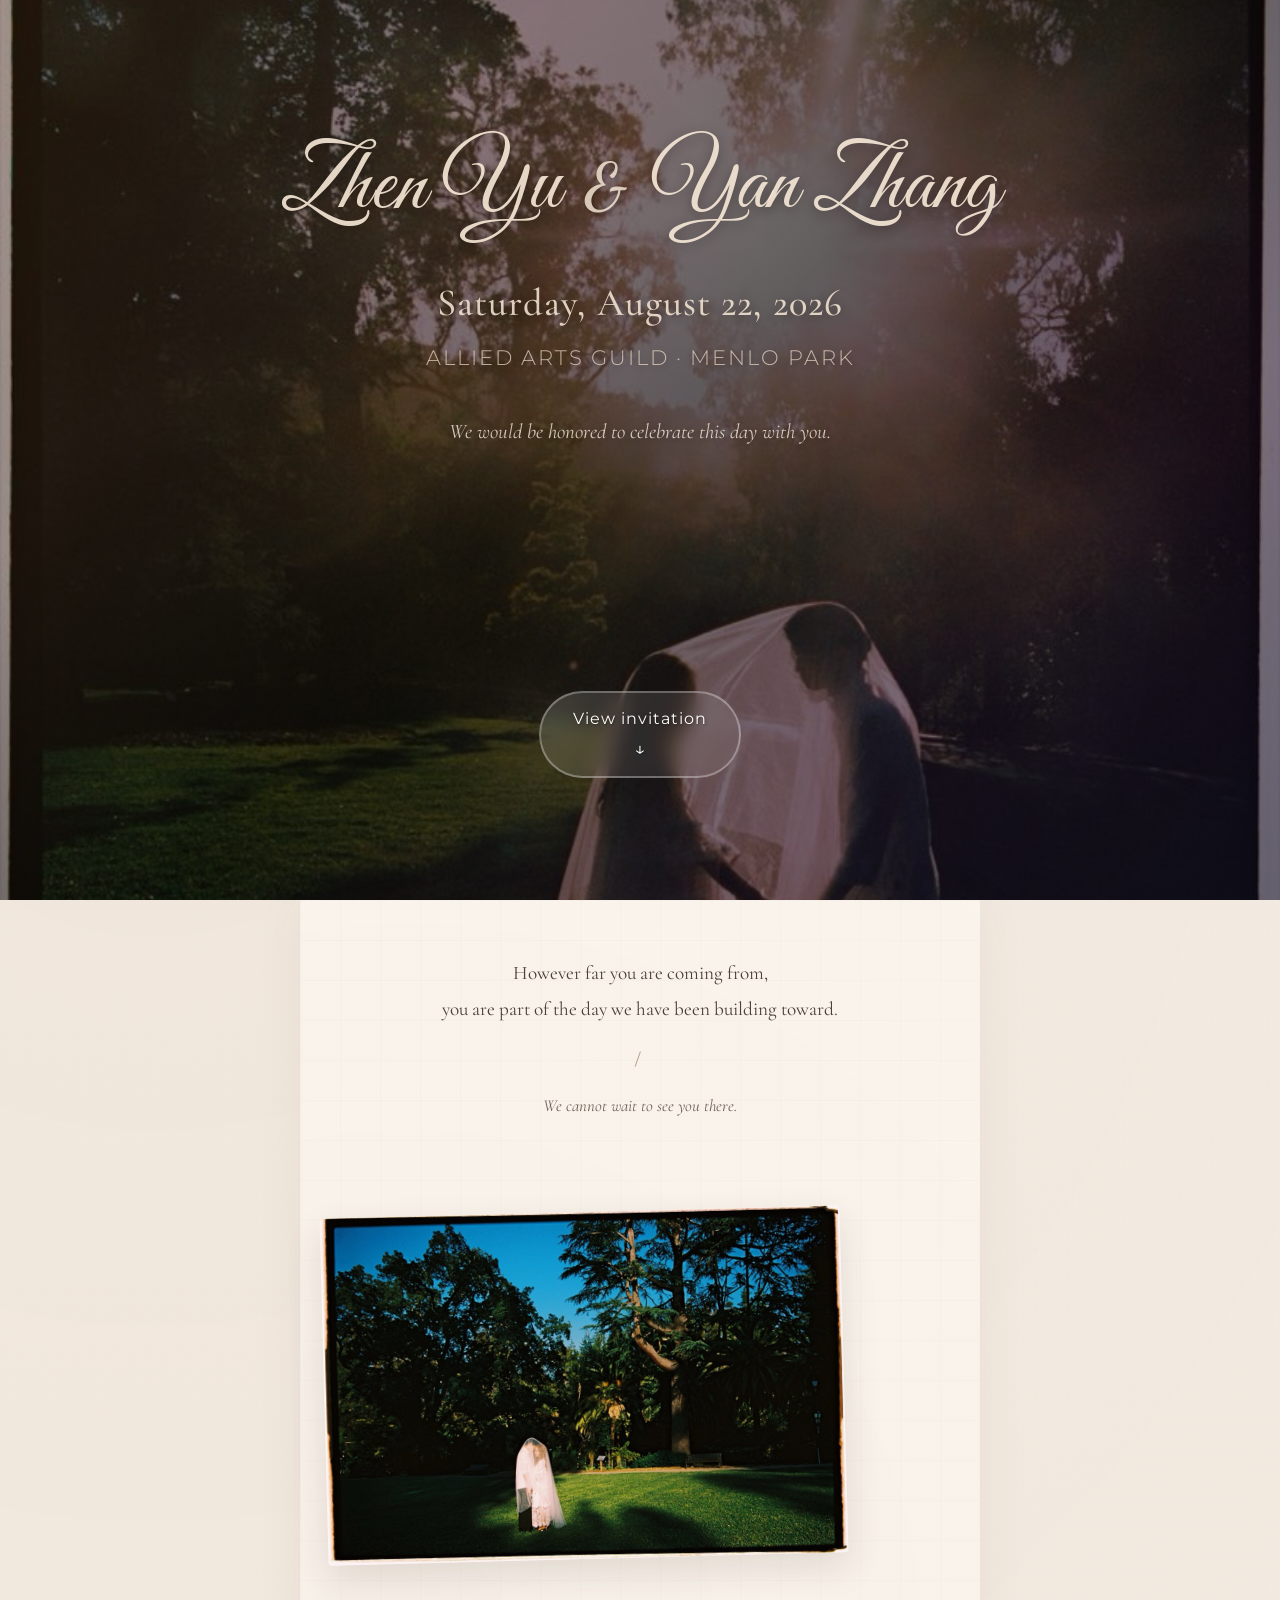
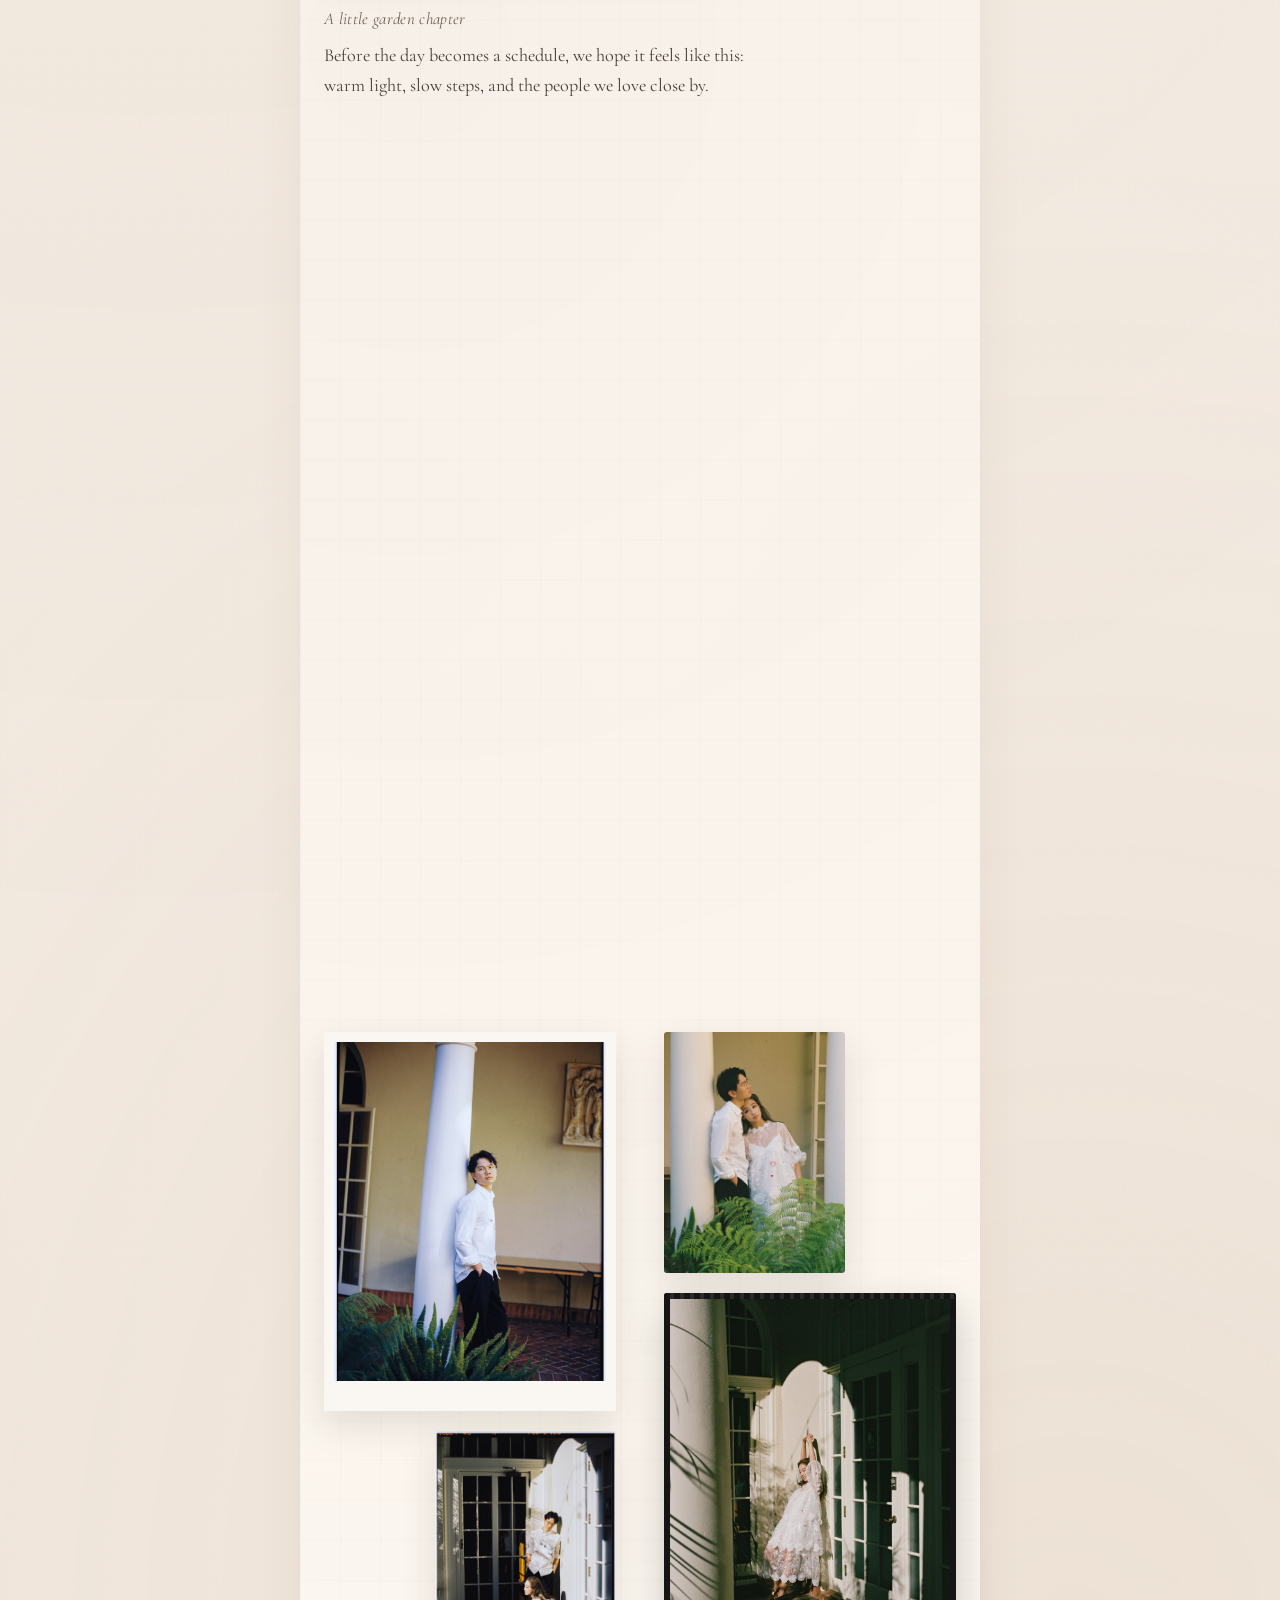
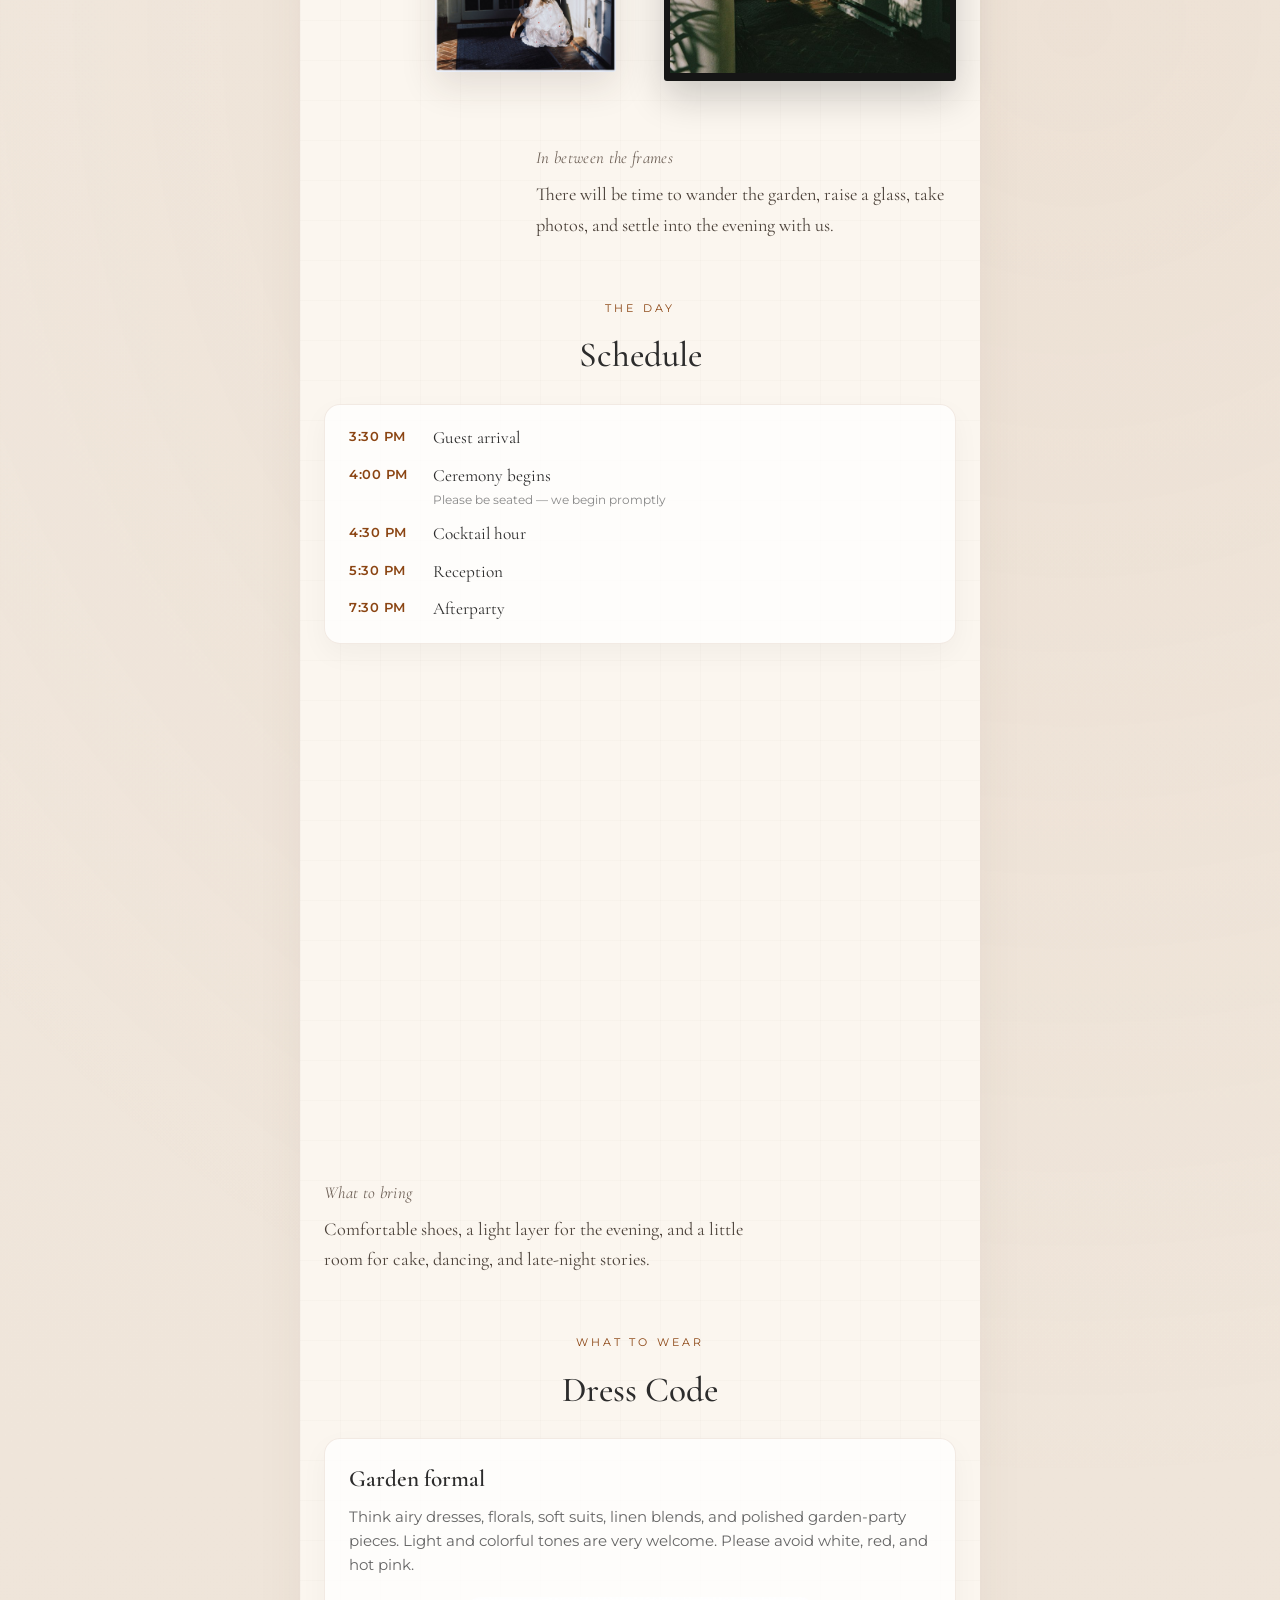
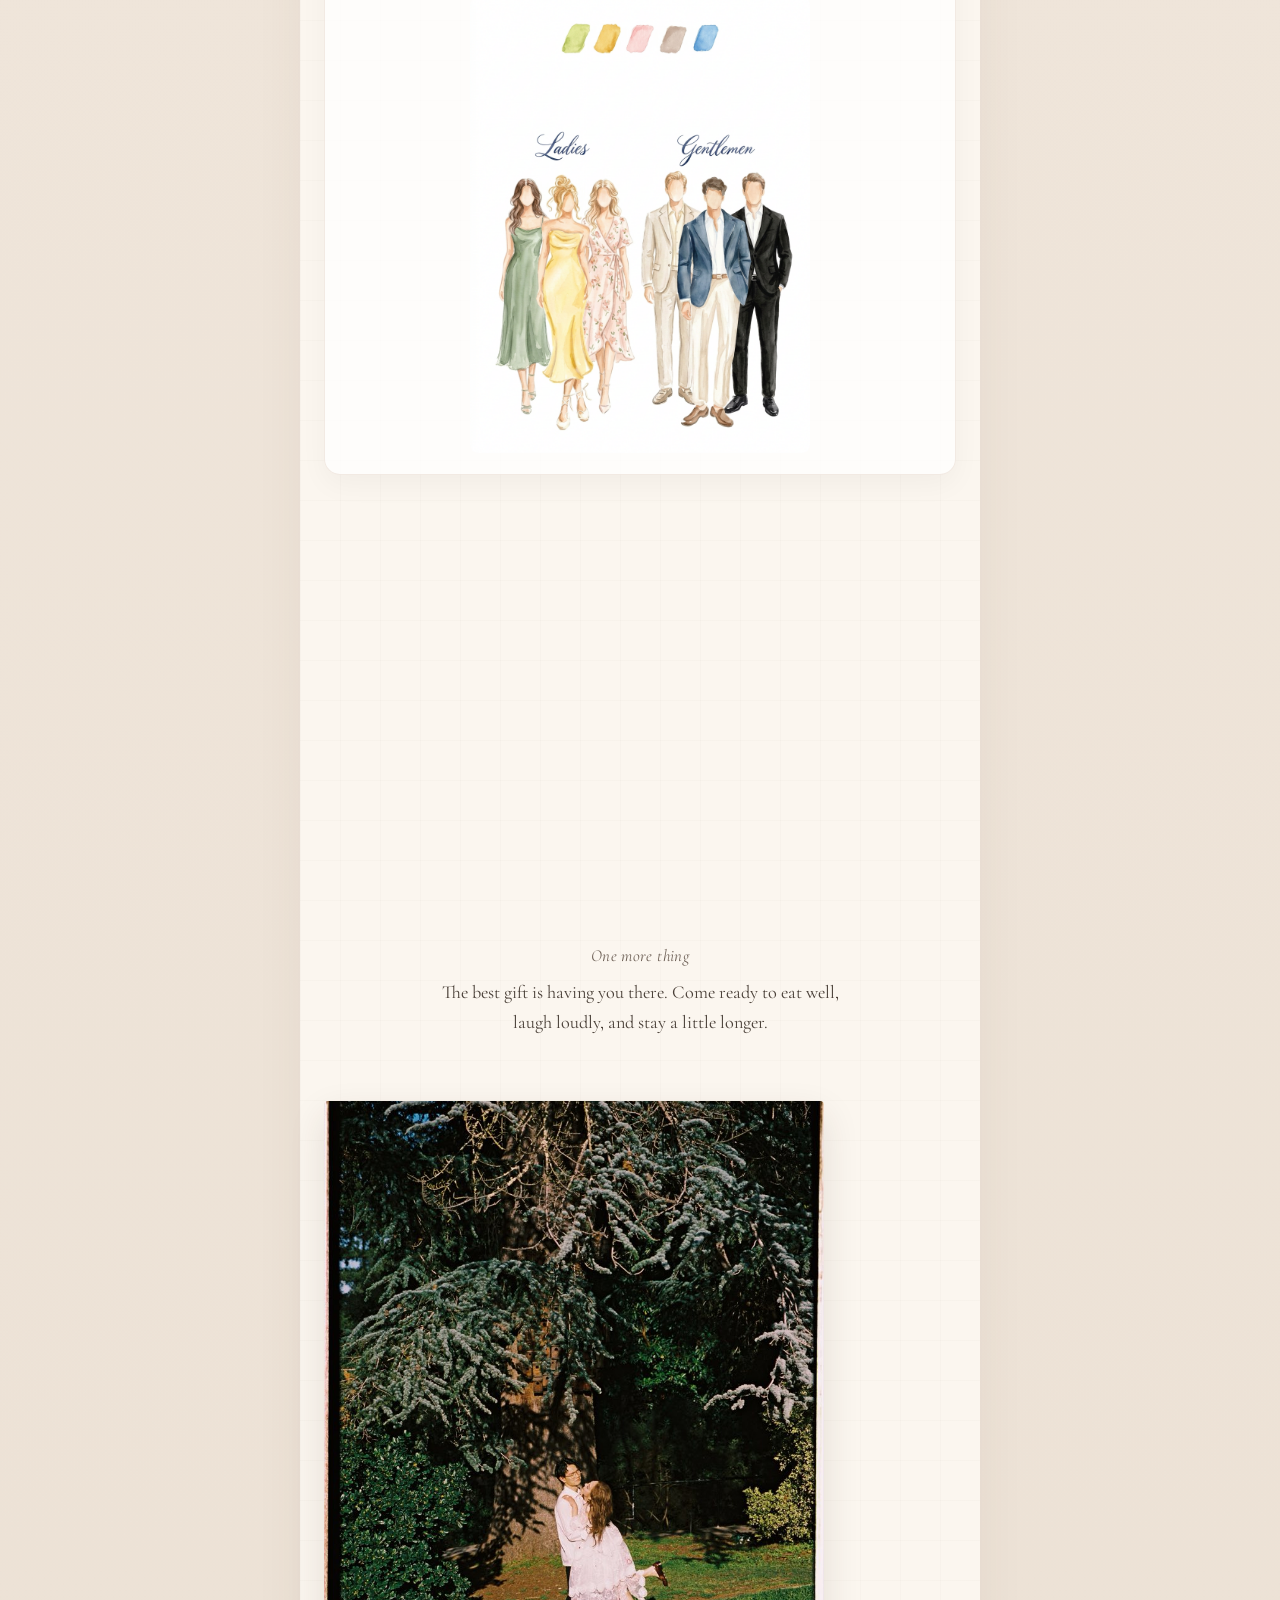
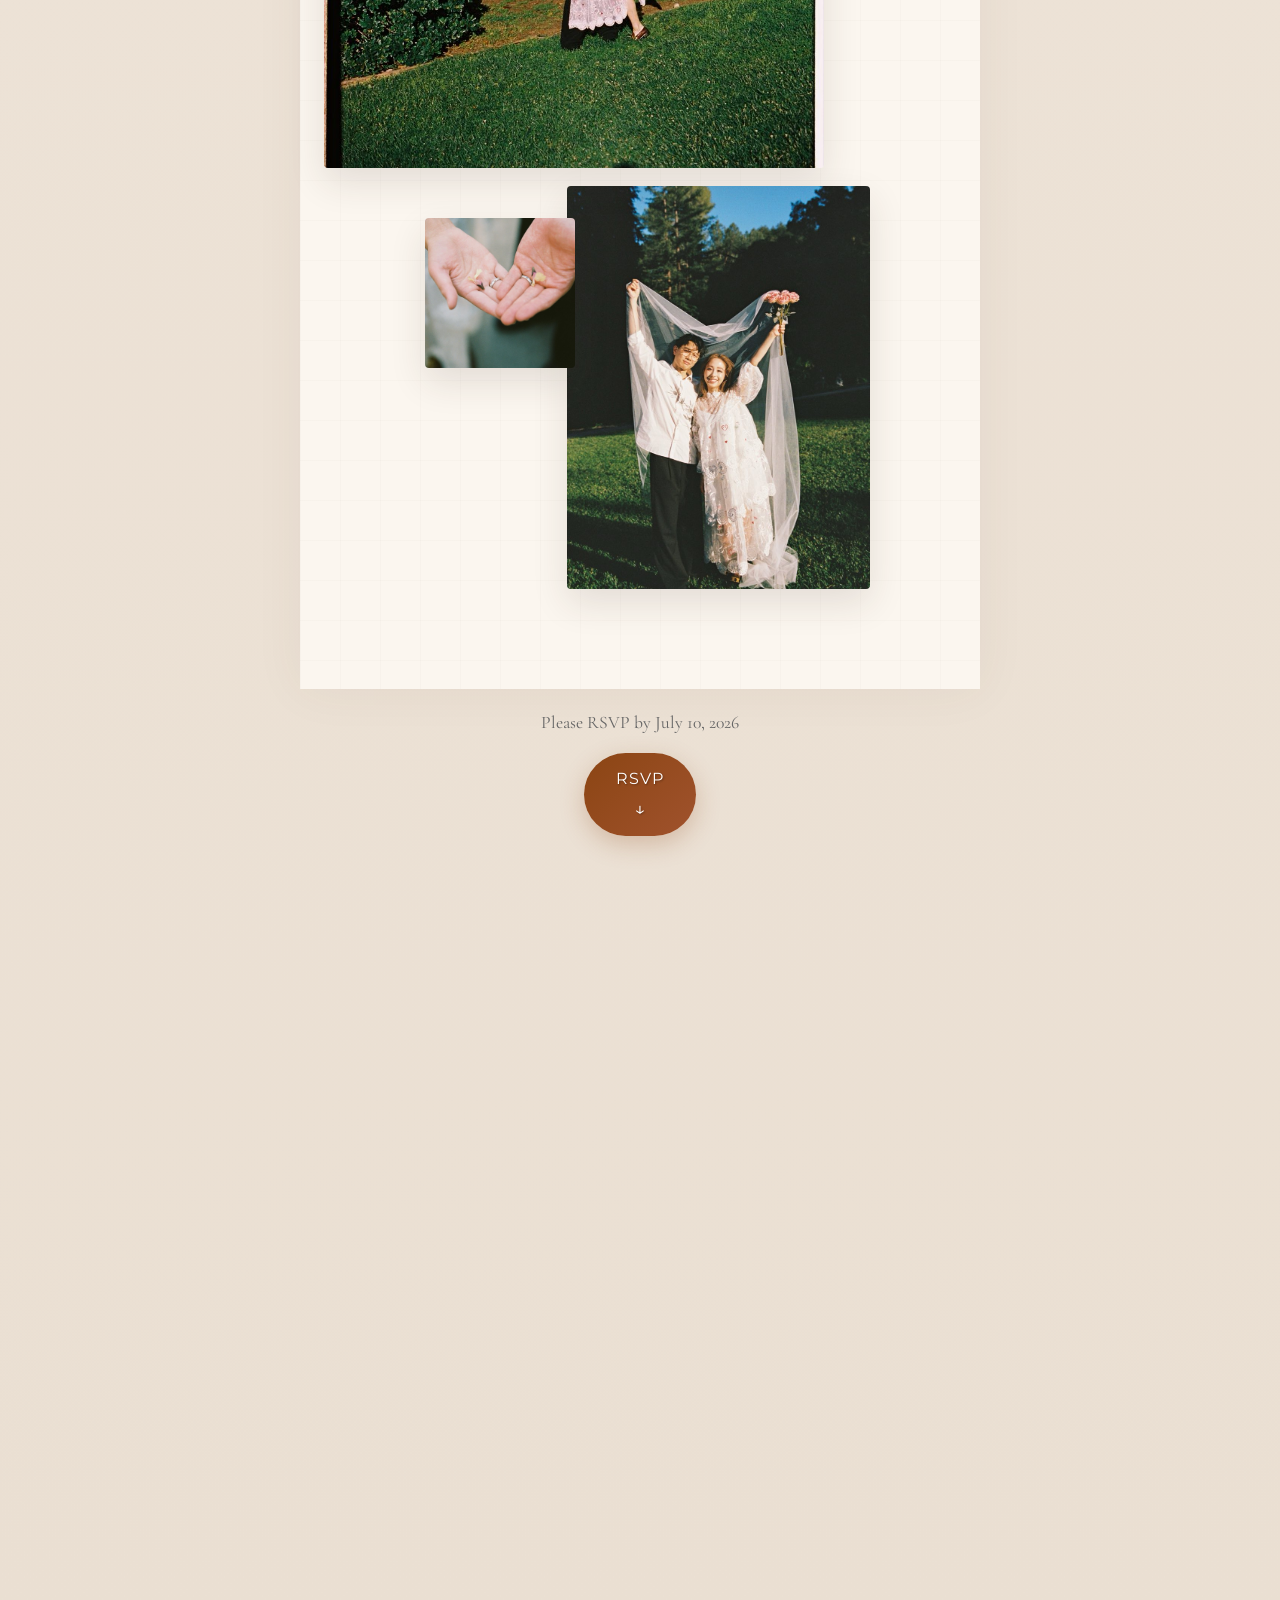
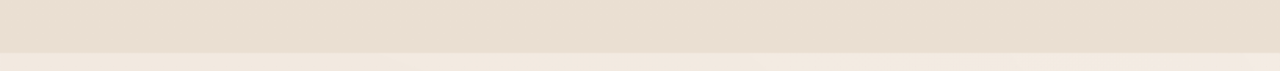
==== index.html @ 1374be80 "Update RSVP invitation layout and assets Refine the invitation photo story, RSVP interactions, dress" ====
<!DOCTYPE html>
<html lang="en">
<head>
    <meta charset="UTF-8">
    <meta name="viewport" content="width=device-width, initial-scale=1.0">
    <title>Zhen Yu & Yan Zhang — Wedding RSVP</title>
    <link rel="preconnect" href="https://fonts.googleapis.com">
    <link rel="preconnect" href="https://fonts.gstatic.com" crossorigin>
    <link href="https://fonts.googleapis.com/css2?family=Cormorant+Garamond:ital,wght@0,300;0,400;0,500;0,600;0,700;1,300;1,400&family=Montserrat:ital,wght@0,200;0,300;0,400;0,500;0,600;1,200;1,300&family=Dancing+Script:wght@400;500;600;700&family=Great+Vibes&display=swap" rel="stylesheet">
    <link rel="stylesheet" href="assets/css/style.css">
    <link rel="stylesheet" href="assets/css/rsvp.css">
</head>
<body class="rsvp-page">
    <section class="hero rsvp-hero">
        <div class="hero-overlay"></div>
        <div class="hero-content">
            <div class="hero-text">
                <div class="couple-names">
                    <span class="name">Zhen Yu</span>
                    <span class="ampersand">&</span>
                    <span class="name">Yan Zhang</span>
                </div>
                <div class="wedding-details">
                    <div class="date">Saturday, August 22, 2026</div>
                    <div class="location">Allied Arts Guild <span class="location-separator">·</span> <span class="location-city">Menlo Park</span></div>
                </div>
                <p class="invitation-text">We would be honored to celebrate this day with you.</p>
            </div>
            <div class="hero-button">
                <button class="scroll-button" onclick="scrollToSection('invitation-paper')">
                    <span>View invitation</span>
                    <div class="scroll-arrow">↓</div>
                </button>
            </div>
        </div>
    </section>

    <main class="invitation-paper" id="invitation-paper">
        <section class="letter-block">
            <p class="letter-line">However far you are coming from,</p>
            <p class="letter-line">you are part of the day we have been building toward.</p>
            <p class="letter-slash">/</p>
            <p class="letter-en">We cannot wait to see you there.</p>
        </section>

        <div class="photo-group photo-group--outdoor" aria-hidden="true">
            <figure class="scatter scatter-solo scatter-solo--left scatter-solo--landscape">
                <img src="assets/images/wedding/04-outdoor-park-veil-bench.jpg" alt="">
            </figure>
            <section class="mini-note">
                <p class="mini-note__eyebrow">A little garden chapter</p>
                <p>Before the day becomes a schedule, we hope it feels like this: warm light, slow steps, and the people we love close by.</p>
            </section>
            <div class="scatter stagger-pair stagger-pair--mixed">
                <img class="scatter-photo scatter-photo--landscape scatter-photo--left" src="assets/images/wedding/05-outdoor-veil-spread-bench.jpg" alt="">
                <img class="scatter-photo scatter-photo--small scatter-photo--right" src="assets/images/wedding/02-outdoor-walking-away.jpg" alt="">
            </div>
        </div>

        <section class="info-section" id="when-where">
            <div class="section-label">When &amp; Where</div>
            <h2 class="info-title">Time &amp; Location</h2>
            <div class="info-card">
                <p class="info-lead">Saturday, August 22, 2026</p>
                <p class="info-name">Allied Arts Guild</p>
                <p class="info-body">75 Arbor Rd, Menlo Park, California 94025</p>
                <a class="map-link" href="https://maps.google.com/?q=Allied+Arts+Guild+75+Arbor+Rd+Menlo+Park+CA" target="_blank" rel="noopener noreferrer">Open in Maps</a>
            </div>
        </section>

        <div class="photo-group photo-group--bright" aria-hidden="true">
            <div class="scatter editorial-collage">
                <div class="editorial-collage__cluster editorial-collage__cluster--left">
                    <figure class="editorial-collage__polaroid">
                        <img src="assets/images/wedding/17-moody-groom-doorway.jpg" alt="">
                    </figure>
                    <figure class="editorial-collage__tile editorial-collage__tile--doorway">
                        <img src="assets/images/wedding/18-moody-doorway-portrait.jpg" alt="">
                    </figure>
                </div>
                <div class="editorial-collage__cluster editorial-collage__cluster--right">
                    <figure class="editorial-collage__tile editorial-collage__tile--arch">
                        <img src="assets/images/wedding/15-bright-pillar-ferns.jpg" alt="">
                    </figure>
                    <figure class="editorial-collage__tile editorial-collage__tile--ferns editorial-collage__tile--film">
                        <img src="assets/images/wedding/14-bright-sunlit-arch.jpg" alt="">
                    </figure>
                </div>
            </div>
        </div>

        <section class="mini-note mini-note--right">
            <p class="mini-note__eyebrow">In between the frames</p>
            <p>There will be time to wander the garden, raise a glass, take photos, and settle into the evening with us.</p>
        </section>

        <section class="info-section" id="schedule">
            <div class="section-label">The day</div>
            <h2 class="info-title">Schedule</h2>
            <div class="info-card">
                <ul class="schedule-list">
                    <li>
                        <span class="schedule-time">3:30 PM</span>
                        <span class="schedule-event">Guest arrival</span>
                    </li>
                    <li>
                        <span class="schedule-time">4:00 PM</span>
                        <span class="schedule-event">
                            Ceremony begins
                            <span class="note">Please be seated — we begin promptly</span>
                        </span>
                    </li>
                    <li>
                        <span class="schedule-time">4:30 PM</span>
                        <span class="schedule-event">Cocktail hour</span>
                    </li>
                    <li>
                        <span class="schedule-time">5:30 PM</span>
                        <span class="schedule-event">Reception</span>
                    </li>
                    <li>
                        <span class="schedule-time">7:30 PM</span>
                        <span class="schedule-event">Afterparty</span>
                    </li>
                </ul>
            </div>
        </section>

        <div class="photo-group photo-group--outdoor" aria-hidden="true">
            <div class="scatter stagger-pair">
                <img class="scatter-photo scatter-photo--small scatter-photo--left" src="assets/images/wedding/16-bright-walking-hearts.jpg" alt="">
                <img class="scatter-photo scatter-photo--tall scatter-photo--right" src="assets/images/wedding/01-hero-park-veil-wide.jpg" alt="">
            </div>
        </div>

        <section class="mini-note">
            <p class="mini-note__eyebrow">What to bring</p>
            <p>Comfortable shoes, a light layer for the evening, and a little room for cake, dancing, and late-night stories.</p>
        </section>

        <section class="info-section" id="dress-code">
            <div class="section-label">What to wear</div>
            <h2 class="info-title">Dress Code</h2>
            <div class="info-card">
                <p class="info-name">Garden formal</p>
                <p class="info-body">Think airy dresses, florals, soft suits, linen blends, and polished garden-party pieces. Light and colorful tones are very welcome. Please avoid white, red, and hot pink.</p>
                <figure class="dress-code-image">
                    <img src="assets/images/wedding/dress-code.png" alt="Garden formal dress code">
                </figure>
            </div>
        </section>

        <div class="photo-group photo-group--outdoor" aria-hidden="true">
            <figure class="scatter wide-moment">
                <img src="assets/images/wedding/20-detail-hands-rings-bw.jpg" alt="">
                <figcaption>Wherever we go next — take my hand.</figcaption>
            </figure>
        </div>

        <section class="mini-note mini-note--center">
            <p class="mini-note__eyebrow">One more thing</p>
            <p>The best gift is having you there. Come ready to eat well, laugh loudly, and stay a little longer.</p>
        </section>

        <div class="photo-group photo-group--detail" aria-hidden="true">
            <div class="scatter detail-trio">
                <img class="scatter-photo detail-trio__hero" src="assets/images/wedding/07-outdoor-cedar-embrace.jpg" alt="">
                <div class="detail-trio__overlap">
                    <img class="scatter-photo detail-trio__hands" src="assets/images/wedding/21-detail-hands-flowers.jpg" alt="">
                    <img class="scatter-photo detail-trio__side" src="assets/images/wedding/12-detail-veil-roses-green.jpg" alt="">
                </div>
            </div>
        </div>
    </main>

    <section class="rsvp-cta">
        <p class="rsvp-cta-text">Please RSVP by July 10, 2026</p>
        <button class="scroll-button rsvp-cta-btn" onclick="scrollToRsvpForm()">
            <span>RSVP</span>
            <div class="scroll-arrow">↓</div>
        </button>
    </section>

    <section class="form-section rsvp-form-section" id="form-section">
        <div class="form-content">
            <div class="form-header">
                <h2>Kindly Respond</h2>
                <p>One response per invitation, please.</p>
            </div>

            <div class="form-container">
                <form class="wedding-form" id="rsvpForm" method="POST" target="hidden_iframe">
                    <div class="form-group">
                        <label>Will you attend?</label>
                        <div class="radio-group">
                            <label class="radio-item">
                                <input type="radio" name="attending" value="Yes" required>
                                <span>Yes</span>
                            </label>
                            <label class="radio-item">
                                <input type="radio" name="attending" value="No">
                                <span>No</span>
                            </label>
                        </div>
                    </div>

                    <div class="form-group">
                        <label for="yourName">Your name</label>
                        <input type="text" id="yourName" required placeholder="Full name">
                    </div>

                    <div id="attendingDetails" hidden>
                        <div class="form-group">
                            <label class="checkbox-item">
                                <input type="checkbox" id="bringingPartner">
                                <span>I'm bringing my partner</span>
                            </label>
                        </div>

                        <div class="form-group partner-group" id="partnerGroup" hidden>
                            <label for="partnerName">Partner's name</label>
                            <input type="text" id="partnerName" placeholder="Full name">
                        </div>

                        <div class="form-group">
                            <label for="notes">Notes <span class="label-optional">(optional)</span></label>
                            <textarea id="notes" rows="3" placeholder="Dietary restrictions, accessibility needs, or a note for us"></textarea>
                        </div>
                    </div>

                    <input type="hidden" name="fvv" value="1">
                    <input type="hidden" name="pageHistory" value="0">
                    <input type="hidden" name="submissionTimestamp" value="">

                    <button type="submit" class="submit-btn">
                        <span class="btn-text">Submit RSVP</span>
                        <span class="btn-loading" style="display: none;">Sending...</span>
                    </button>
                </form>

                <div class="success-message" id="successMessage" style="display: none;">
                    <div class="success-content">
                        <div class="success-icon">✨</div>
                        <h3>Thank you!</h3>
                        <p id="successText">We've received your RSVP.</p>
                    </div>
                </div>

                <iframe name="hidden_iframe" id="hidden_iframe" style="display:none;"></iframe>
            </div>
        </div>
    </section>

    <script src="assets/js/rsvp.js"></script>
    <script>
    (function () {
        const host = location.hostname;
        if (host !== 'localhost' && host !== '127.0.0.1' && !/^192\.168\./.test(host)) return;

        const watch = ['/', '/assets/css/rsvp.css', '/assets/css/style.css', '/assets/js/rsvp.js'];
        let sig = '';

        async function checkForChanges() {
            try {
                const parts = await Promise.all(watch.map((url) =>
                    fetch(url, { cache: 'no-store' }).then((res) =>
                        `${url}:${res.headers.get('last-modified') || res.status}`
                    )
                ));
                const next = parts.join('|');
                if (sig && sig !== next) location.reload();
                sig = next;
            } catch (_) {}
        }

        setInterval(checkForChanges, 800);
        checkForChanges();
    })();
    </script>
</body>
</html>
---- assets/css/style.css ----
/* Reset and Base Styles */
* {
    margin: 0;
    padding: 0;
    box-sizing: border-box;
}

html {
    scroll-behavior: smooth;
}

body {
    font-family: 'Montserrat', sans-serif;
    line-height: 1.6;
    color: #333;
    overflow-x: hidden;
}

/* Container for ultra-wide screens */
.main-container {
    max-width: 1400px;
    margin: 0 auto;
    position: relative;
}

/* Hero Section */
.hero {
    height: 100vh;
    position: relative;
    background: linear-gradient(135deg, rgba(0,0,0,0.4), rgba(0,0,0,0.6)), 
                url('../images/hero-landscape.jpg') center/cover no-repeat;
    display: flex;
    align-items: center;
    justify-content: center;
    text-align: center;
    color: white;
    max-width: 1400px;
    margin: 0 auto;
}

.hero-overlay {
    position: absolute;
    top: 0;
    left: 0;
    right: 0;
    bottom: 0;
    background: linear-gradient(
        135deg, 
        rgba(139, 69, 19, 0.15) 0%, 
        rgba(160, 82, 45, 0.1) 25%,
        rgba(0, 0, 0, 0.3) 50%,
        rgba(75, 0, 130, 0.1) 75%,
        rgba(25, 25, 112, 0.15) 100%
    );
}

.hero-content {
    position: relative;
    z-index: 2;
    max-width: 800px;
    padding: 2rem;
    animation: fadeInUp 1.5s ease-out;
    display: flex;
    flex-direction: column;
    justify-content: space-between;
    height: 100vh;
    padding-top: 15vh;
    padding-bottom: 10vh;
}

.save-the-date-text {
    font-family: 'Montserrat', sans-serif;
    font-size: clamp(1.2rem, 4vw, 1.8rem);
    font-weight: 300;
    letter-spacing: 4px;
    text-transform: uppercase;
    margin-bottom: 2rem;
    opacity: 0.9;
    text-shadow: 2px 2px 4px rgba(0,0,0,0.3);
}

.couple-names {
    font-family: 'Great Vibes', cursive;
    font-size: clamp(3rem, 10vw, 5.5rem);
    font-weight: 400;
    margin-bottom: 2rem;
    line-height: 1.2;
    text-shadow: 3px 3px 6px rgba(0,0,0,0.4);
    color: #fff;
    display: flex;
    align-items: center;
    justify-content: center;
    flex-wrap: wrap;
}

.name {
    display: inline-block;
    position: relative;
}

.ampersand {
    font-family: 'Dancing Script', cursive;
    font-size: clamp(2.2rem, 7vw, 4rem);
    margin: 0 1.5rem;
    opacity: 0.9;
    font-weight: 600;
    text-shadow: 2px 2px 4px rgba(0,0,0,0.3);
    flex-shrink: 0;
}

.wedding-details {
    margin-bottom: 2.5rem;
}

.date {
    font-family: 'Cormorant Garamond', serif;
    font-size: clamp(1.6rem, 5vw, 2.4rem);
    font-weight: 500;
    margin-bottom: 0.5rem;
    color: #f8f8f8;
    letter-spacing: 1px;
    text-shadow: 2px 2px 4px rgba(0,0,0,0.3);
}

.location {
    font-family: 'Montserrat', sans-serif;
    font-size: clamp(1rem, 3vw, 1.3rem);
    font-weight: 300;
    letter-spacing: 2px;
    opacity: 0.9;
    text-transform: uppercase;
    text-shadow: 1px 1px 2px rgba(0,0,0,0.3);
}

.invitation-text {
    font-family: 'Cormorant Garamond', serif;
    font-size: clamp(1.1rem, 3vw, 1.3rem);
    font-weight: 400;
    line-height: 1.8;
    margin-bottom: 0;
    opacity: 0.95;
    max-width: 500px;
    margin-left: auto;
    margin-right: auto;
    font-style: italic;
    text-shadow: 1px 1px 2px rgba(0,0,0,0.3);
}

.hero-text {
    text-align: center;
}

.hero-button {
    text-align: center;
    align-self: center;
}

.scroll-button {
    background: linear-gradient(135deg, rgba(255,255,255,0.15), rgba(255,255,255,0.05));
    border: 2px solid rgba(255,255,255,0.3);
    color: white;
    padding: 1rem 2rem;
    border-radius: 50px;
    cursor: pointer;
    font-family: 'Montserrat', sans-serif;
    font-size: 1rem;
    font-weight: 400;
    letter-spacing: 1px;
    transition: all 0.3s ease;
    backdrop-filter: blur(10px);
    position: relative;
    text-shadow: 1px 1px 2px rgba(0,0,0,0.3);
}

.scroll-button:hover {
    background: linear-gradient(135deg, rgba(255,255,255,0.25), rgba(255,255,255,0.15));
    border-color: rgba(255,255,255,0.5);
    transform: translateY(-2px);
    box-shadow: 0 10px 30px rgba(0,0,0,0.3);
}

.scroll-arrow {
    margin-top: 0.5rem;
    font-size: 1.2rem;
    animation: bounce 2s infinite;
}

/* Form Section */
.form-section {
    min-height: 100vh;
    position: relative;
    background: linear-gradient(135deg, rgba(0,0,0,0.1), rgba(0,0,0,0.05)), 
                url('../images/form-landscape.jpg') center/cover no-repeat;
    display: flex;
    align-items: flex-end;
    justify-content: center;
    padding: 0;
    max-width: 1400px;
    margin: 0 auto;
}

/* Form overlay - only on bottom half */
.form-section::before {
    content: '';
    position: absolute;
    top: 50%;
    left: 0;
    right: 0;
    bottom: 0;
    background: linear-gradient(
        180deg, 
        rgba(0, 0, 0, 0.1) 0%,
        rgba(0, 0, 0, 0.3) 50%,
        rgba(0, 0, 0, 0.5) 100%
    );
    z-index: 1;
}

.form-content {
    position: relative;
    z-index: 2;
    max-width: 450px;
    width: 100%;
    background: rgba(255, 255, 255, 0.6);
    backdrop-filter: blur(6px);
    border-radius: 20px;
    padding: 1.5rem 1.5rem;
    margin: 1rem;
    margin-bottom: 2rem;
    box-shadow: 0 15px 50px rgba(0,0,0,0.1);
    animation: fadeInUp 1s ease-out;
    border: 1px solid rgba(255,255,255,0.3);
}

.form-header {
    text-align: center;
    margin-bottom: 1rem;
}

.form-header h2 {
    font-family: 'Cormorant Garamond', serif;
    font-size: clamp(1.4rem, 4vw, 1.8rem);
    font-weight: 600;
    color: #2c2c2c;
    margin-bottom: 0.5rem;
    letter-spacing: 0.5px;
}

.form-header p {
    font-family: 'Montserrat', sans-serif;
    font-size: 0.9rem;
    color: #666;
    line-height: 1.2;
    font-weight: 300;
}

.form-container {
    width: 100%;
}



/* Custom Wedding Form Styles */
.wedding-form {
    max-width: 500px;
    margin: 0 auto;
    text-align: left;
}

.form-group {
    margin-bottom: 0.8rem;
}

.form-group label {
    display: block;
    font-family: 'Montserrat', sans-serif;
    font-weight: 500;
    margin-bottom: 0.5rem;
    color: #2c2c2c;
    font-size: 0.9rem;
    letter-spacing: 0.3px;
}

.form-group input {
    width: 100%;
    padding: 0.75rem 1rem;
    border: 2px solid rgba(255,255,255,0.4);
    border-radius: 10px;
    font-size: 0.95rem;
    font-family: 'Montserrat', sans-serif;
    transition: all 0.3s ease;
    background: rgba(255, 255, 255, 0.3);
    backdrop-filter: blur(5px);
    color: #2c2c2c;
    box-shadow: 0 2px 8px rgba(0,0,0,0.05);
}

.form-group input:focus {
    outline: none;
    border-color: #8B4513;
    background: rgba(255, 255, 255, 0.5);
    box-shadow: 0 0 0 4px rgba(139, 69, 19, 0.1), 0 4px 12px rgba(0,0,0,0.1);
    transform: translateY(-2px);
}

.submit-btn {
    width: 100%;
    background: linear-gradient(135deg, #8B4513, #A0522D);
    color: white;
    border: none;
    padding: 0.9rem 1.5rem;
    border-radius: 10px;
    font-size: 1rem;
    font-family: 'Montserrat', sans-serif;
    font-weight: 500;
    cursor: pointer;
    transition: all 0.3s ease;
    letter-spacing: 0.5px;
    box-shadow: 0 4px 15px rgba(139, 69, 19, 0.3);
    position: relative;
    overflow: hidden;
}

.submit-btn:hover {
    background: linear-gradient(135deg, #A0522D, #CD853F);
    transform: translateY(-3px);
    box-shadow: 0 8px 25px rgba(139, 69, 19, 0.4);
}

/* Placeholder styling */
.form-group input::placeholder,
.form-group textarea::placeholder {
    color: #aaa;
    font-weight: 300;
    font-style: italic;
}

.label-optional {
    font-weight: 300;
    color: #888;
}

.form-group textarea {
    width: 100%;
    padding: 0.75rem 1rem;
    border: 2px solid rgba(255,255,255,0.4);
    border-radius: 10px;
    font-size: 0.95rem;
    font-family: 'Montserrat', sans-serif;
    transition: all 0.3s ease;
    background: rgba(255, 255, 255, 0.3);
    backdrop-filter: blur(5px);
    color: #2c2c2c;
    box-shadow: 0 2px 8px rgba(0,0,0,0.05);
    resize: vertical;
    min-height: 5rem;
}

.form-group textarea:focus {
    outline: none;
    border-color: #8B4513;
    background: rgba(255, 255, 255, 0.5);
    box-shadow: 0 0 0 4px rgba(139, 69, 19, 0.1), 0 4px 12px rgba(0,0,0,0.1);
}

.radio-group {
    display: flex;
    flex-direction: column;
    gap: 0.5rem;
}

.radio-item {
    display: flex;
    align-items: center;
    gap: 0.6rem;
    font-family: 'Montserrat', sans-serif;
    font-size: 0.95rem;
    color: #2c2c2c;
    cursor: pointer;
}

.radio-item input[type="radio"] {
    accent-color: #8B4513;
    width: 1rem;
    height: 1rem;
}

.guest-counter {
    display: flex;
    align-items: center;
    gap: 0.75rem;
}

.guest-counter input[type="number"] {
    width: 4rem;
    text-align: center;
    padding: 0.75rem 0.5rem;
    border: 2px solid rgba(255,255,255,0.4);
    border-radius: 10px;
    font-size: 1rem;
    font-family: 'Montserrat', sans-serif;
    background: rgba(255, 255, 255, 0.3);
    color: #2c2c2c;
}

.counter-btn {
    width: 2.5rem;
    height: 2.5rem;
    border: 2px solid rgba(139, 69, 19, 0.3);
    border-radius: 50%;
    background: rgba(255, 255, 255, 0.4);
    color: #8B4513;
    font-size: 1.25rem;
    line-height: 1;
    cursor: pointer;
    transition: all 0.2s ease;
}

.counter-btn:hover {
    background: rgba(255, 255, 255, 0.7);
    border-color: #8B4513;
}

/* Success Message Styles */
.success-message {
    text-align: center;
    padding: 3rem 2rem;
    background: linear-gradient(135deg, #f8f9fa, #e9ecef);
    border-radius: 20px;
    box-shadow: 0 10px 30px rgba(0,0,0,0.1);
    animation: fadeInUp 0.8s ease-out;
}

.success-content h3 {
    font-family: 'Cormorant Garamond', serif;
    font-size: 2rem;
    color: #2c2c2c;
    margin: 1rem 0;
}

.success-content p {
    font-family: 'Montserrat', sans-serif;
    font-size: 1.1rem;
    color: #666;
    line-height: 1.6;
}

.success-icon {
    font-size: 3rem;
    margin-bottom: 1rem;
}

.btn-loading {
    display: none;
}

/* Animations */
@keyframes fadeInUp {
    from {
        opacity: 0;
        transform: translateY(30px);
    }
    to {
        opacity: 1;
        transform: translateY(0);
    }
}

@keyframes bounce {
    0%, 20%, 50%, 80%, 100% {
        transform: translateY(0);
    }
    40% {
        transform: translateY(-10px);
    }
    60% {
        transform: translateY(-5px);
    }
}

/* Mobile Responsiveness */
@media (max-width: 768px) {
    .hero-content {
        padding: 1.5rem;
    }
    
    .form-content {
        padding: 2rem 1.5rem;
        margin: 1rem;
        border-radius: 15px;
    }
    
    .couple-names {
        margin-bottom: 1.5rem;
        flex-direction: column;
    }
    
    .ampersand {
        margin: 0.5rem 0;
    }
    
    .scroll-button {
        padding: 0.875rem 1.5rem;
        font-size: 0.9rem;
    }
    
    .hero-content {
        padding-top: 10vh;
        padding-bottom: 8vh;
    }
    
    .hero {
        background: linear-gradient(135deg, rgba(0,0,0,0.4), rgba(0,0,0,0.6)), 
                    url('../images/hero.jpeg') center/cover no-repeat;
    }
    
    .form-section {
        background: linear-gradient(135deg, rgba(0,0,0,0.2), rgba(0,0,0,0.05)), 
                    url('../images/form.jpg') center/cover no-repeat;
        padding-bottom: 1rem;
        align-items: flex-end;
    }
    
    .form-content {
        padding: 1.5rem 1rem;
        max-width: 350px;
        background: rgba(255, 255, 255, 0.6);
        backdrop-filter: blur(5px);
        margin-bottom: 1rem;
    }
    
    .form-header {
        margin-bottom: 1.5rem;
    }
    
    .form-header h2 {
        font-size: clamp(1.3rem, 4vw, 1.8rem);
        margin-bottom: 0.5rem;
    }
    
    .form-header p {
        font-size: 0.9rem;
        line-height: 1.5;
    }
}

@media (max-width: 480px) {
    .form-content {
        padding: 1rem 0.75rem;
        margin: 0.5rem;
        max-width: 320px;
        background: rgba(255, 255, 255, 0.5);
        backdrop-filter: blur(4px);
    }
    
    .form-header h2 {
        font-size: 1.2rem;
    }
    
    .form-header p {
        font-size: 0.85rem;
    }
    
    .form-group {
        margin-bottom: 1rem;
    }
    
    .form-group input {
        padding: 0.75rem 1rem;
        font-size: 1rem;
    }
    
    .submit-btn {
        padding: 1rem 1.5rem;
        font-size: 1rem;
    }
    
    .hero {
        padding: 1rem;
    }
}

/* Smooth scrolling enhancement */
@media (prefers-reduced-motion: no-preference) {
    html {
        scroll-behavior: smooth;
    }
}
---- assets/css/rsvp.css ----
/* RSVP page — scattered editorial layout */
body.rsvp-page {
    background:
        radial-gradient(circle at 12% 8%, rgba(139, 69, 19, 0.04), transparent 26%),
        radial-gradient(circle at 84% 40%, rgba(192, 148, 112, 0.08), transparent 30%),
        linear-gradient(180deg, #f5eee6 0%, #efe5da 58%, #eadfd2 100%);
}

.rsvp-hero {
    background: linear-gradient(135deg, rgba(0,0,0,0.35), rgba(0,0,0,0.55)),
                url('../images/wedding/06-outdoor-backlit-veil.jpg') center 40%/cover no-repeat;
}

.rsvp-hero .invitation-text {
    color: rgba(246, 234, 220, 0.86);
    margin-top: 1rem;
    text-shadow: 0 2px 8px rgba(28, 20, 16, 0.34);
}

.rsvp-hero .couple-names {
    color: rgba(248, 234, 216, 0.9);
    text-shadow: 0 3px 12px rgba(28, 20, 16, 0.42);
}

.rsvp-hero .date {
    color: rgba(244, 229, 211, 0.88);
    text-shadow: 0 2px 10px rgba(28, 20, 16, 0.38);
}

.rsvp-hero .location {
    color: rgba(238, 220, 202, 0.82);
    line-height: 1.5;
    text-shadow: 0 2px 8px rgba(28, 20, 16, 0.34);
}

.rsvp-hero .hero-button {
    transform: translateY(-2rem);
}

.invitation-paper {
    position: relative;
    max-width: 680px;
    margin: 0 auto;
    padding: 2.5rem 1.5rem 3rem;
    background:
        radial-gradient(circle at 16% 12%, rgba(139, 69, 19, 0.03), transparent 30%),
        linear-gradient(90deg, rgba(91, 67, 51, 0.02) 1px, transparent 1px),
        linear-gradient(180deg, rgba(91, 67, 51, 0.02) 1px, transparent 1px),
        #fbf6ef;
    background-size: auto, 40px 40px, 40px 40px, auto;
    box-shadow: 0 0 48px rgba(89, 63, 45, 0.06);
}

.letter-block {
    text-align: center;
    padding: 1rem 0 2.5rem;
}

.letter-line {
    font-family: 'Cormorant Garamond', serif;
    font-size: 1.2rem;
    line-height: 1.85;
    color: #4a4038;
    margin: 0;
}

.letter-slash {
    margin: 1.25rem 0;
    font-family: 'Montserrat', sans-serif;
    color: #b9a08d;
    letter-spacing: 0.3em;
}

.letter-en {
    font-family: 'Cormorant Garamond', serif;
    font-size: 1.05rem;
    font-style: italic;
    color: #6f6258;
    margin: 0;
}

.section-label {
    font-family: 'Montserrat', sans-serif;
    font-size: 0.68rem;
    letter-spacing: 0.28em;
    text-transform: uppercase;
    color: #8B4513;
    margin-bottom: 0.65rem;
}

.info-section {
    margin: 2.5rem 0;
    text-align: center;
}

.info-title {
    font-family: 'Cormorant Garamond', serif;
    font-size: clamp(1.75rem, 4vw, 2.2rem);
    font-weight: 500;
    color: #2c2c2c;
    margin: 0 0 1.25rem;
}

.info-card {
    text-align: left;
    background: rgba(255, 255, 255, 0.72);
    border: 1px solid rgba(139, 69, 19, 0.1);
    border-radius: 16px;
    padding: 1.35rem 1.5rem;
    box-shadow: 0 10px 28px rgba(0, 0, 0, 0.04);
}

.info-lead {
    font-family: 'Montserrat', sans-serif;
    font-size: 0.82rem;
    letter-spacing: 0.1em;
    text-transform: uppercase;
    color: #8B4513;
    margin: 0 0 0.5rem;
}

.info-name {
    font-family: 'Cormorant Garamond', serif;
    font-size: 1.45rem;
    font-weight: 600;
    color: #2c2c2c;
    margin: 0 0 0.4rem;
}

.info-body {
    font-family: 'Montserrat', sans-serif;
    font-size: 0.92rem;
    line-height: 1.65;
    color: #666;
    margin: 0;
}

.dress-code-image {
    margin: 1.25rem auto 0;
    max-width: 390px;
}

.dress-code-image img {
    display: block;
    width: 100%;
    height: auto;
    border-radius: 8px;
}

@media (min-width: 769px) {
    .dress-code-image {
        max-width: 340px;
    }
}

.schedule-list {
    list-style: none;
    padding: 0;
    margin: 0;
    display: flex;
    flex-direction: column;
    gap: 0.85rem;
}

.schedule-list li {
    display: grid;
    grid-template-columns: 4.5rem 1fr;
    gap: 0.75rem;
    align-items: start;
}

.schedule-time {
    font-family: 'Montserrat', sans-serif;
    font-size: 0.82rem;
    font-weight: 600;
    color: #8B4513;
    letter-spacing: 0.04em;
}

.schedule-event {
    font-family: 'Cormorant Garamond', serif;
    font-size: 1.08rem;
    color: #2c2c2c;
    line-height: 1.4;
}

.schedule-event .note {
    display: block;
    font-family: 'Montserrat', sans-serif;
    font-size: 0.78rem;
    color: #888;
    margin-top: 0.15rem;
}

.mini-note {
    width: min(82%, 420px);
    margin: 3rem 0;
    padding: 0.75rem 0;
}

.mini-note--right {
    margin-left: auto;
}

.mini-note--center {
    margin-left: auto;
    margin-right: auto;
    text-align: center;
}

.mini-note__eyebrow {
    margin: 0 0 0.45rem;
    font-family: 'Cormorant Garamond', serif;
    font-size: 1.05rem;
    font-style: italic;
    font-weight: 400;
    letter-spacing: 0.02em;
    color: #6f6258;
}

.mini-note p:last-child {
    margin: 0;
    font-family: 'Cormorant Garamond', serif;
    font-size: 1.14rem;
    line-height: 1.65;
    color: #4a4038;
}

/* Scattered photos — wechat-inspired */
.scatter {
    margin: 2.5rem 0;
}

.scatter-photo {
    display: block;
    object-fit: cover;
    border-radius: 4px;
    box-shadow: 0 14px 36px rgba(58, 42, 30, 0.12);
}

.scatter-solo {
    margin: 2rem 0 2.5rem;
}

.scatter-solo img {
    display: block;
    width: 62%;
    max-width: 300px;
    height: auto;
    aspect-ratio: 3 / 4;
    object-fit: cover;
    border-radius: 4px;
    box-shadow: 0 14px 36px rgba(58, 42, 30, 0.12);
}

.scatter-solo--left img {
    margin-right: auto;
    transform: rotate(-1.5deg);
}

.scatter-solo--right img {
    margin-left: auto;
    transform: rotate(1.5deg);
}

.scatter-solo--landscape img {
    width: 88%;
    max-width: 520px;
    aspect-ratio: 3 / 2;
}

.stagger-pair {
    position: relative;
    min-height: 420px;
}

.stagger-pair .scatter-photo--left {
    position: relative;
    width: 54%;
    max-width: 280px;
    height: auto;
    aspect-ratio: 3 / 4;
    z-index: 2;
}

.stagger-pair .scatter-photo--right {
    position: absolute;
    right: 0;
    top: 3rem;
    width: 48%;
    max-width: 250px;
    height: auto;
    aspect-ratio: 3 / 4;
    z-index: 1;
    box-shadow: 0 18px 40px rgba(58, 42, 30, 0.16);
}

.stagger-pair .scatter-photo--small.scatter-photo--left {
    width: 42%;
    max-width: 220px;
    margin-top: 2rem;
}

.stagger-pair--mixed {
    min-height: 480px;
}

.stagger-pair--mixed .scatter-photo--right {
    left: unset;
    right: 0;
    top: 3rem;
    width: 54%;
    max-width: 300px;
    z-index: 3;
}

.stagger-pair .scatter-photo--landscape.scatter-photo--left {
    width: 76%;
    max-width: none;
    aspect-ratio: 4 / 3;
}

.stagger-pair--mixed .scatter-photo--landscape.scatter-photo--left {
    width: 58%;
    max-width: 360px;
    aspect-ratio: 1 / 1;
}

.polaroid {
    width: 58%;
    max-width: 280px;
    margin: 2.5rem auto;
    padding: 0.75rem 0.75rem 2rem;
    background: #fff;
    box-shadow: 0 16px 38px rgba(58, 42, 30, 0.1);
    transform: rotate(-2deg);
}

.polaroid img {
    width: 100%;
    height: auto;
    aspect-ratio: 4 / 5;
    object-fit: cover;
    display: block;
}

/* WeChat-inspired 4-photo editorial collage — two side-by-side clusters */
.editorial-collage {
    display: grid;
    grid-template-columns: 1fr 1fr;
    gap: 1.5rem 2rem;
    width: 100%;
    margin: 1.5rem 0 3rem;
}

.editorial-collage__cluster {
    display: grid;
    gap: 1rem;
    align-content: start;
    width: 100%;
}

.editorial-collage figure {
    margin: 0;
}

.editorial-collage img {
    display: block;
    width: 100%;
    height: 100%;
    object-fit: cover;
}

.editorial-collage__polaroid,
.editorial-collage__tile {
    position: relative;
    width: 100%;
    max-width: none;
}

.editorial-collage__polaroid {
    z-index: 2;
    justify-self: start;
    padding: 0.65rem 0.65rem 1.85rem;
    background: #faf7f2;
    box-shadow: 0 14px 34px rgba(58, 42, 30, 0.12);
}

.editorial-collage__polaroid img {
    aspect-ratio: 4 / 5;
    height: auto;
}

.editorial-collage__tile {
    overflow: hidden;
    border-radius: 3px;
    box-shadow: 0 14px 36px rgba(58, 42, 30, 0.12);
}

.editorial-collage__cluster--left .editorial-collage__tile--doorway {
    z-index: 1;
    width: 68%;
    justify-self: end;
}

.editorial-collage__tile--doorway img {
    aspect-ratio: 3 / 4;
    height: auto;
}

.editorial-collage__cluster--right .editorial-collage__tile--arch {
    z-index: 1;
    width: 68%;
    justify-self: start;
}

.editorial-collage__tile--arch img {
    aspect-ratio: 3 / 4;
    height: auto;
}

.editorial-collage__cluster--right .editorial-collage__tile--ferns {
    z-index: 2;
    justify-self: end;
}

.editorial-collage__tile--ferns img {
    aspect-ratio: 3 / 4;
    height: auto;
}

.editorial-collage__tile--film {
    padding: 0.35rem 0.35rem 0.5rem;
    background: #151515;
    box-shadow: 0 16px 38px rgba(20, 20, 20, 0.2);
}

.editorial-collage__tile--film::before {
    content: '';
    position: absolute;
    top: 0;
    left: 0;
    right: 0;
    height: 0.35rem;
    background: repeating-linear-gradient(
        90deg,
        #151515 0,
        #151515 6px,
        #2a2a2a 6px,
        #2a2a2a 10px
    );
    z-index: 1;
}

@media (min-width: 769px) {
    .editorial-collage {
        gap: 2rem 3rem;
        margin: 2rem 0 3.5rem;
    }

    .editorial-collage__cluster {
        gap: 1.25rem;
    }

    .editorial-collage__cluster--left .editorial-collage__tile--doorway,
    .editorial-collage__cluster--right .editorial-collage__tile--arch {
        width: 62%;
    }
}

.photo-group {
    margin: 3.25rem 0;
}

.photo-group + .info-section {
    margin-top: 4.5rem;
}

.photo-group .scatter,
.photo-group .scatter-solo,
.photo-group figure {
    margin-top: 0;
    margin-bottom: 0;
}

.photo-group .scatter + .scatter,
.photo-group .scatter-solo + .scatter,
.photo-group .scatter + .scatter-solo,
.photo-group figure + .scatter,
.photo-group .scatter + figure {
    margin-top: 2rem;
}

.photo-group .mini-note {
    margin-top: 2.25rem;
    margin-bottom: 2.25rem;
}

.scatter-collage {
    position: relative;
    min-height: 300px;
}

.scatter-collage .scatter-photo--wide {
    width: 100%;
    height: 260px;
    border-radius: 6px;
}

.scatter-collage .scatter-photo--accent {
    position: absolute;
    right: -0.5rem;
    bottom: -1.5rem;
    width: 42%;
    height: 180px;
    border: 6px solid #fbf6ef;
    border-radius: 4px;
}

.bright-trio,
.detail-trio {
    display: grid;
    grid-template-columns: repeat(3, 1fr);
    gap: 0.5rem;
    align-items: start;
}

.bright-trio .scatter-photo,
.detail-trio .scatter-photo {
    width: 100%;
    height: auto;
    aspect-ratio: 3 / 4;
    margin: 0;
}

.detail-trio {
    grid-template-columns: 1fr;
    gap: 1.1rem;
    justify-items: start;
}

.detail-trio__hero {
    width: 82%;
    max-width: 500px;
    z-index: 2;
}

.detail-trio__overlap {
    display: grid;
    grid-template-columns: 0.52fr 1fr;
    align-items: start;
    column-gap: 0;
    width: 74%;
    max-width: 460px;
    justify-self: center;
}

.detail-trio__side {
    grid-column: 2;
    max-width: 340px;
    width: 100%;
}

.detail-trio .detail-trio__hands {
    grid-column: 1;
    width: 150px;
    height: 150px;
    max-width: 150px;
    aspect-ratio: 1 / 1;
    object-fit: cover;
    object-position: center 22%;
    margin-top: 2rem;
    margin-right: -0.5rem;
    justify-self: end;
    z-index: 2;
}

.photo-group--moody .scatter-solo img {
    width: 52%;
    max-width: 260px;
    height: auto;
    aspect-ratio: 3 / 4;
}

.wide-moment {
    position: relative;
    margin: 3rem 0;
}

.wide-moment img {
    width: 100%;
    max-width: none;
    height: 300px;
    aspect-ratio: auto;
    object-fit: cover;
    border-radius: 6px;
    box-shadow: 0 16px 40px rgba(58, 42, 30, 0.12);
}

.wide-moment figcaption {
    margin-top: 1rem;
    text-align: center;
    font-family: 'Cormorant Garamond', serif;
    font-size: 1.1rem;
    font-style: italic;
    color: #6f6258;
}

.detail-pair {
    display: grid;
    grid-template-columns: 1fr 1fr;
    gap: 0.75rem;
    align-items: start;
    max-width: 440px;
    margin: 0 auto;
}

.detail-pair .scatter-photo--main,
.detail-pair .scatter-photo--side {
    width: 100%;
    height: auto;
    aspect-ratio: 3 / 4;
    margin-bottom: 0;
}

.rsvp-cta {
    text-align: center;
    padding: 1.25rem 1.5rem 3.25rem;
}

.rsvp-cta-text {
    font-family: 'Cormorant Garamond', serif;
    font-size: 1.1rem;
    color: #666;
    margin: 0 0 1rem;
}

.rsvp-cta-btn {
    background: linear-gradient(135deg, #8B4513, #A0522D);
    border: none;
    color: white;
    box-shadow: 0 8px 24px rgba(139, 69, 19, 0.25);
}

.rsvp-cta-btn:hover {
    background: linear-gradient(135deg, #A0522D, #CD853F);
}

.rsvp-form-section {
    min-height: 85vh;
    background-image:
        linear-gradient(180deg, rgba(247, 244, 239, 0.05) 0%, rgba(247, 244, 239, 0.15) 100%),
        url('../images/wedding/19-moody-ring-shoulder.jpg');
    background-position: center 35%;
    background-size: cover;
    background-repeat: no-repeat;
    align-items: center;
    padding: 3rem 0 5rem;
}

@media (min-width: 769px) {
    .rsvp-form-section {
        align-items: flex-start;
        padding-top: 4rem;
        padding-bottom: 6rem;
        background-position: center 24%;
    }
}

.rsvp-form-section::before {
    top: 0;
    background: linear-gradient(
        180deg,
        rgba(247, 244, 239, 0.08) 0%,
        rgba(247, 244, 239, 0.22) 50%,
        rgba(247, 244, 239, 0.32) 100%
    );
}

.rsvp-form-section .form-content {
    max-width: 520px;
    margin: 0 1rem;
    background: rgba(255, 255, 255, 0.28);
    backdrop-filter: blur(6px);
    border: 1px solid rgba(255, 255, 255, 0.35);
    box-shadow: 0 12px 40px rgba(58, 42, 30, 0.08);
}

.rsvp-form-section .form-header p {
    line-height: 1.5;
}

.checkbox-item {
    display: flex;
    align-items: center;
    gap: 0.6rem;
    font-family: 'Montserrat', sans-serif;
    font-size: 0.95rem;
    color: #2c2c2c;
    cursor: pointer;
}

.checkbox-item input[type="checkbox"] {
    accent-color: #8B4513;
    width: 1rem;
    height: 1rem;
}

.partner-group {
    animation: fadeInUp 0.35s ease-out;
}

.map-link {
    display: inline-block;
    margin-top: 0.75rem;
    font-family: 'Montserrat', sans-serif;
    font-size: 0.8rem;
    letter-spacing: 0.08em;
    text-transform: uppercase;
    color: #8B4513;
    text-decoration: none;
    border-bottom: 1px solid rgba(139, 69, 19, 0.35);
}

.map-link:hover {
    color: #A0522D;
}

@media (max-width: 768px) {
    .rsvp-hero .hero-content {
        padding-bottom: 13vh;
    }
}

@media (max-width: 600px) {
    .invitation-paper {
        padding: 2rem 1rem 2.5rem;
    }

    .photo-group + .info-section {
        margin-top: 5.5rem;
    }

    .rsvp-hero .invitation-text {
        font-size: 0.98rem;
        white-space: nowrap;
    }

    .rsvp-hero .location-separator {
        display: none;
    }

    .rsvp-hero .location-city {
        display: block;
    }

    .rsvp-form-section .form-content {
        background: rgba(255, 255, 255, 0.2);
        backdrop-filter: none;
        -webkit-backdrop-filter: none;
    }

    .scatter-solo img {
        width: 72%;
        max-width: none;
    }

    .scatter-solo--landscape img {
        width: 94%;
    }

    .stagger-pair {
        min-height: 360px;
    }

    .stagger-pair .scatter-photo--left {
        width: 56%;
        max-width: none;
    }

    .stagger-pair .scatter-photo--small.scatter-photo--left {
        width: 42%;
        max-width: none;
    }

    .stagger-pair .scatter-photo--landscape.scatter-photo--left {
        width: 82%;
    }

    .stagger-pair .scatter-photo--right {
        width: 50%;
        max-width: none;
        top: 2rem;
    }

    .stagger-pair--mixed {
        display: grid;
        grid-template-columns: minmax(0, 0.9fr) minmax(0, 1.1fr);
        gap: 0.75rem;
        align-items: center;
        min-height: 0;
    }

    .stagger-pair--mixed .scatter-photo--left,
    .stagger-pair--mixed .scatter-photo--landscape.scatter-photo--left {
        position: relative;
        width: 100%;
        max-width: none;
        aspect-ratio: 1 / 1;
    }

    .stagger-pair--mixed .scatter-photo--right {
        position: relative;
        right: auto;
        top: auto;
        width: 100%;
        max-width: none;
        margin: 0;
        z-index: 3;
    }

    .polaroid {
        width: 68%;
        max-width: none;
    }

    .editorial-collage {
        grid-template-columns: minmax(0, 1fr) minmax(0, 1fr);
        gap: 1rem;
        max-width: none;
    }

    .editorial-collage__cluster {
        gap: 0.75rem;
    }

    .bright-trio {
        grid-template-columns: 1fr 1fr;
        gap: 0.5rem;
    }

    .bright-trio .scatter-photo:nth-child(3) {
        grid-column: 1 / -1;
        width: 58%;
        margin: 0 auto;
    }

    .detail-trio {
        grid-template-columns: 1fr;
        gap: 1rem;
    }

    .detail-trio__hero {
        width: 78%;
        max-width: none;
    }

    .detail-trio__overlap {
        width: 78%;
        max-width: none;
    }

    .detail-trio .detail-trio__hands {
        width: 34vw;
        height: 34vw;
        max-width: none;
        aspect-ratio: 1 / 1;
        object-position: center 22%;
    }

    .detail-trio__side {
        width: 100%;
        max-width: none;
    }

    .wide-moment img {
        width: 100%;
        height: 260px;
    }

    .detail-pair {
        max-width: none;
    }

    .scatter-collage .scatter-photo--accent {
        width: 48%;
        height: 140px;
        right: 0;
    }

    .detail-pair {
        grid-template-columns: 1fr 1fr;
    }

    .schedule-list li {
        grid-template-columns: 4rem 1fr;
    }

    .rsvp-hero {
        background: linear-gradient(135deg, rgba(0,0,0,0.35), rgba(0,0,0,0.55)),
                    url('../images/wedding/06-outdoor-backlit-veil.jpg') center 35%/cover no-repeat;
    }
}
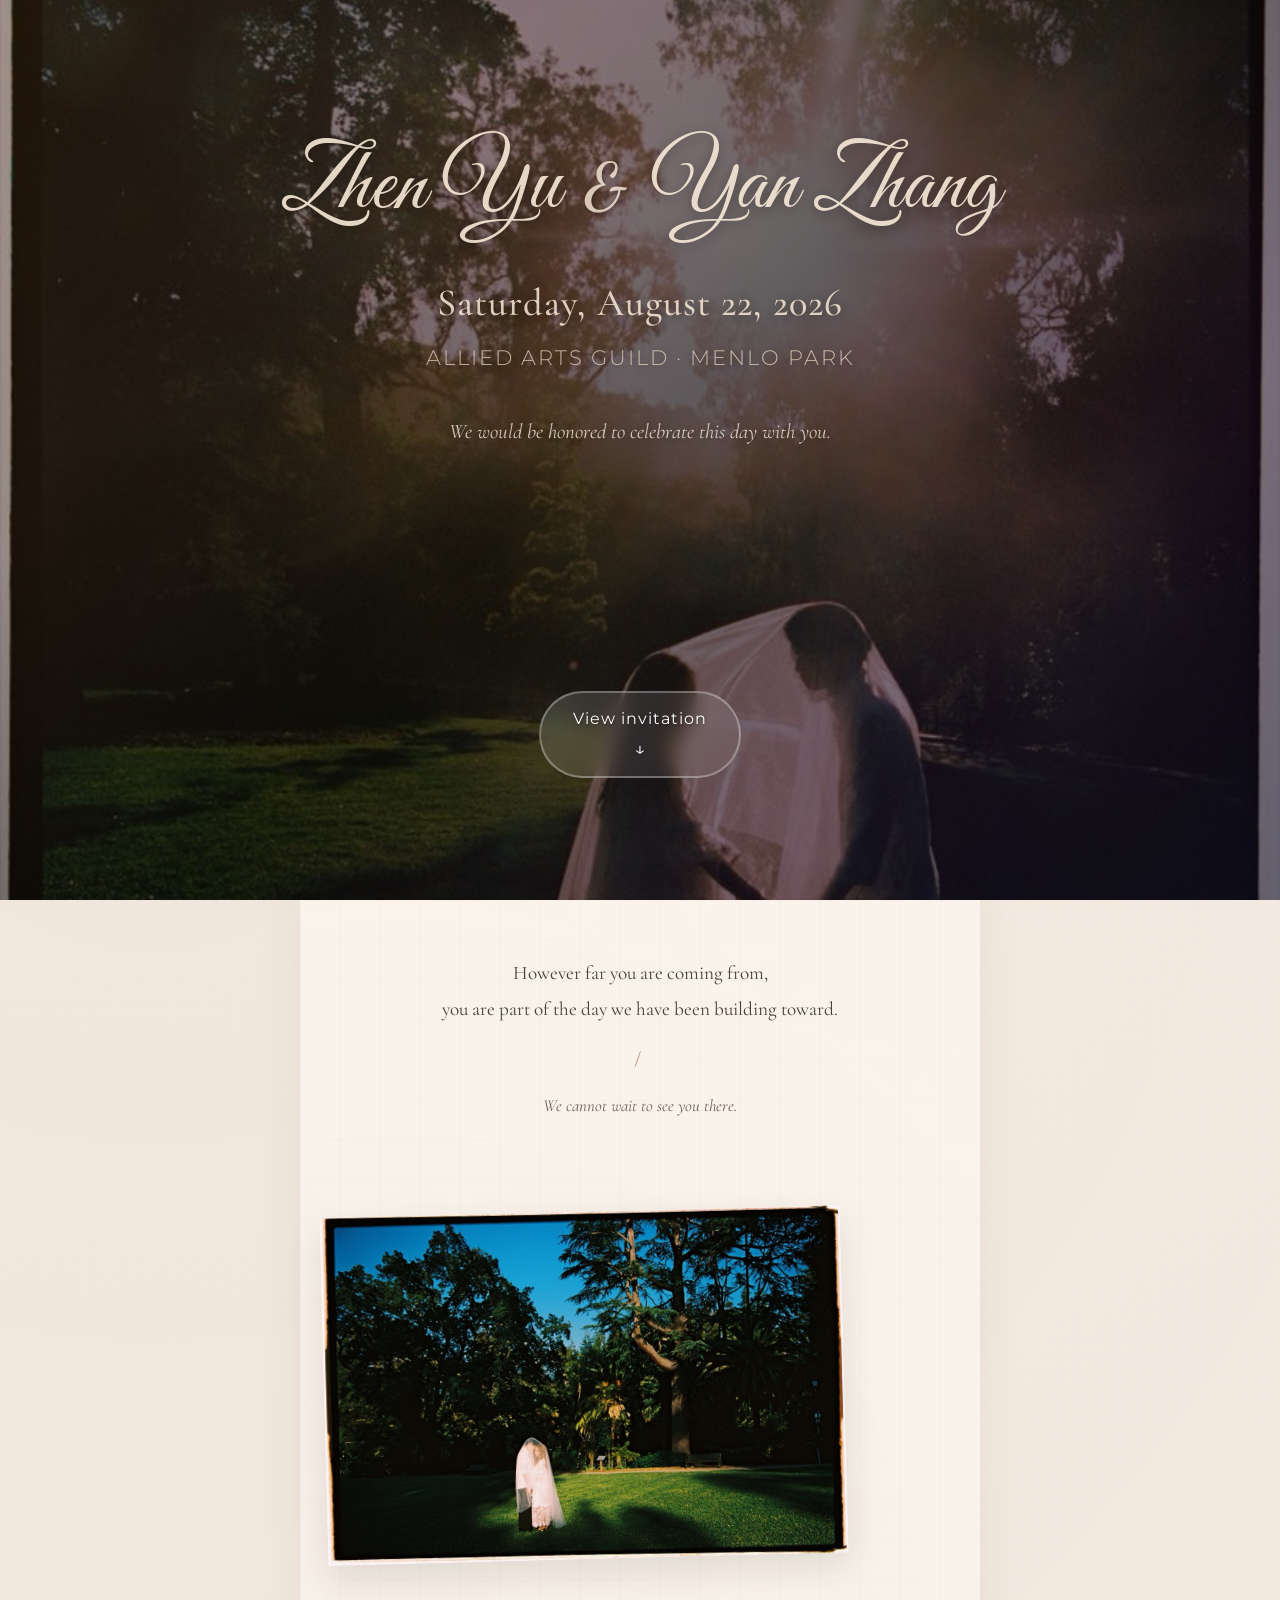
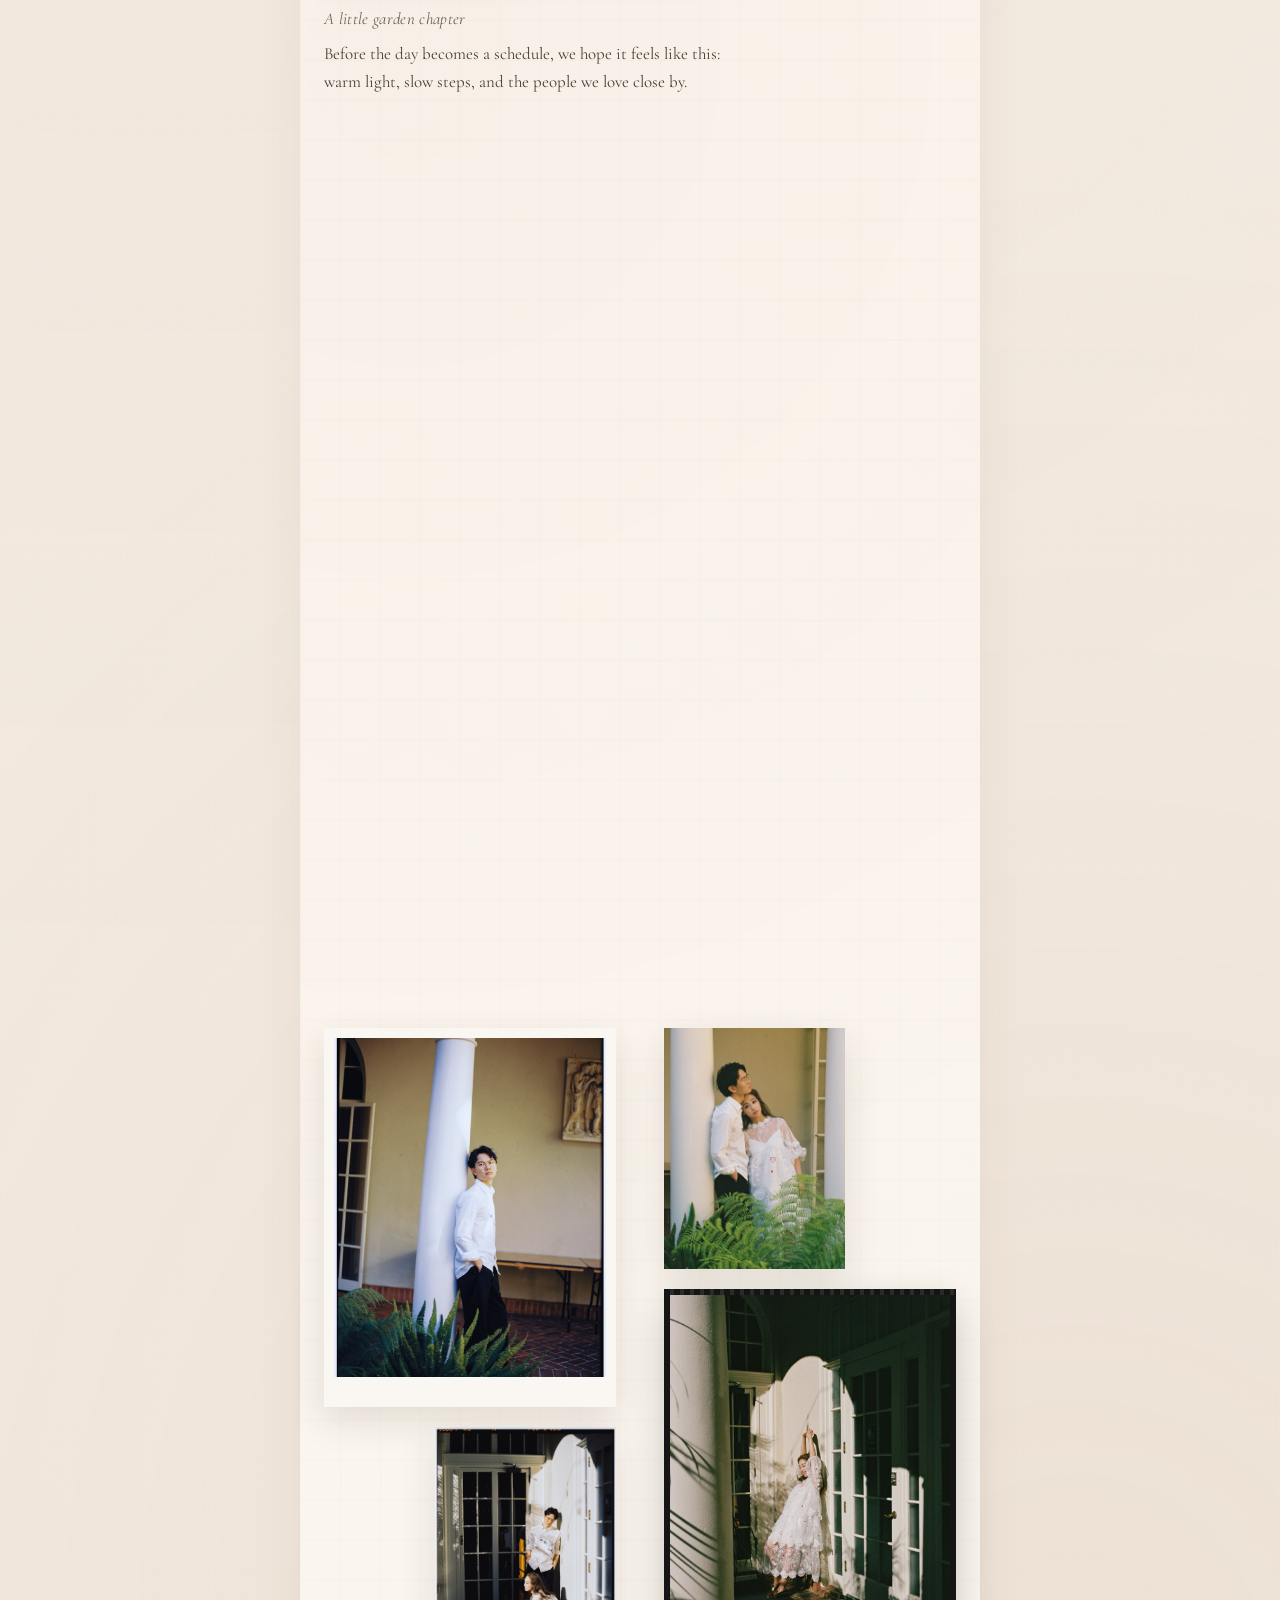
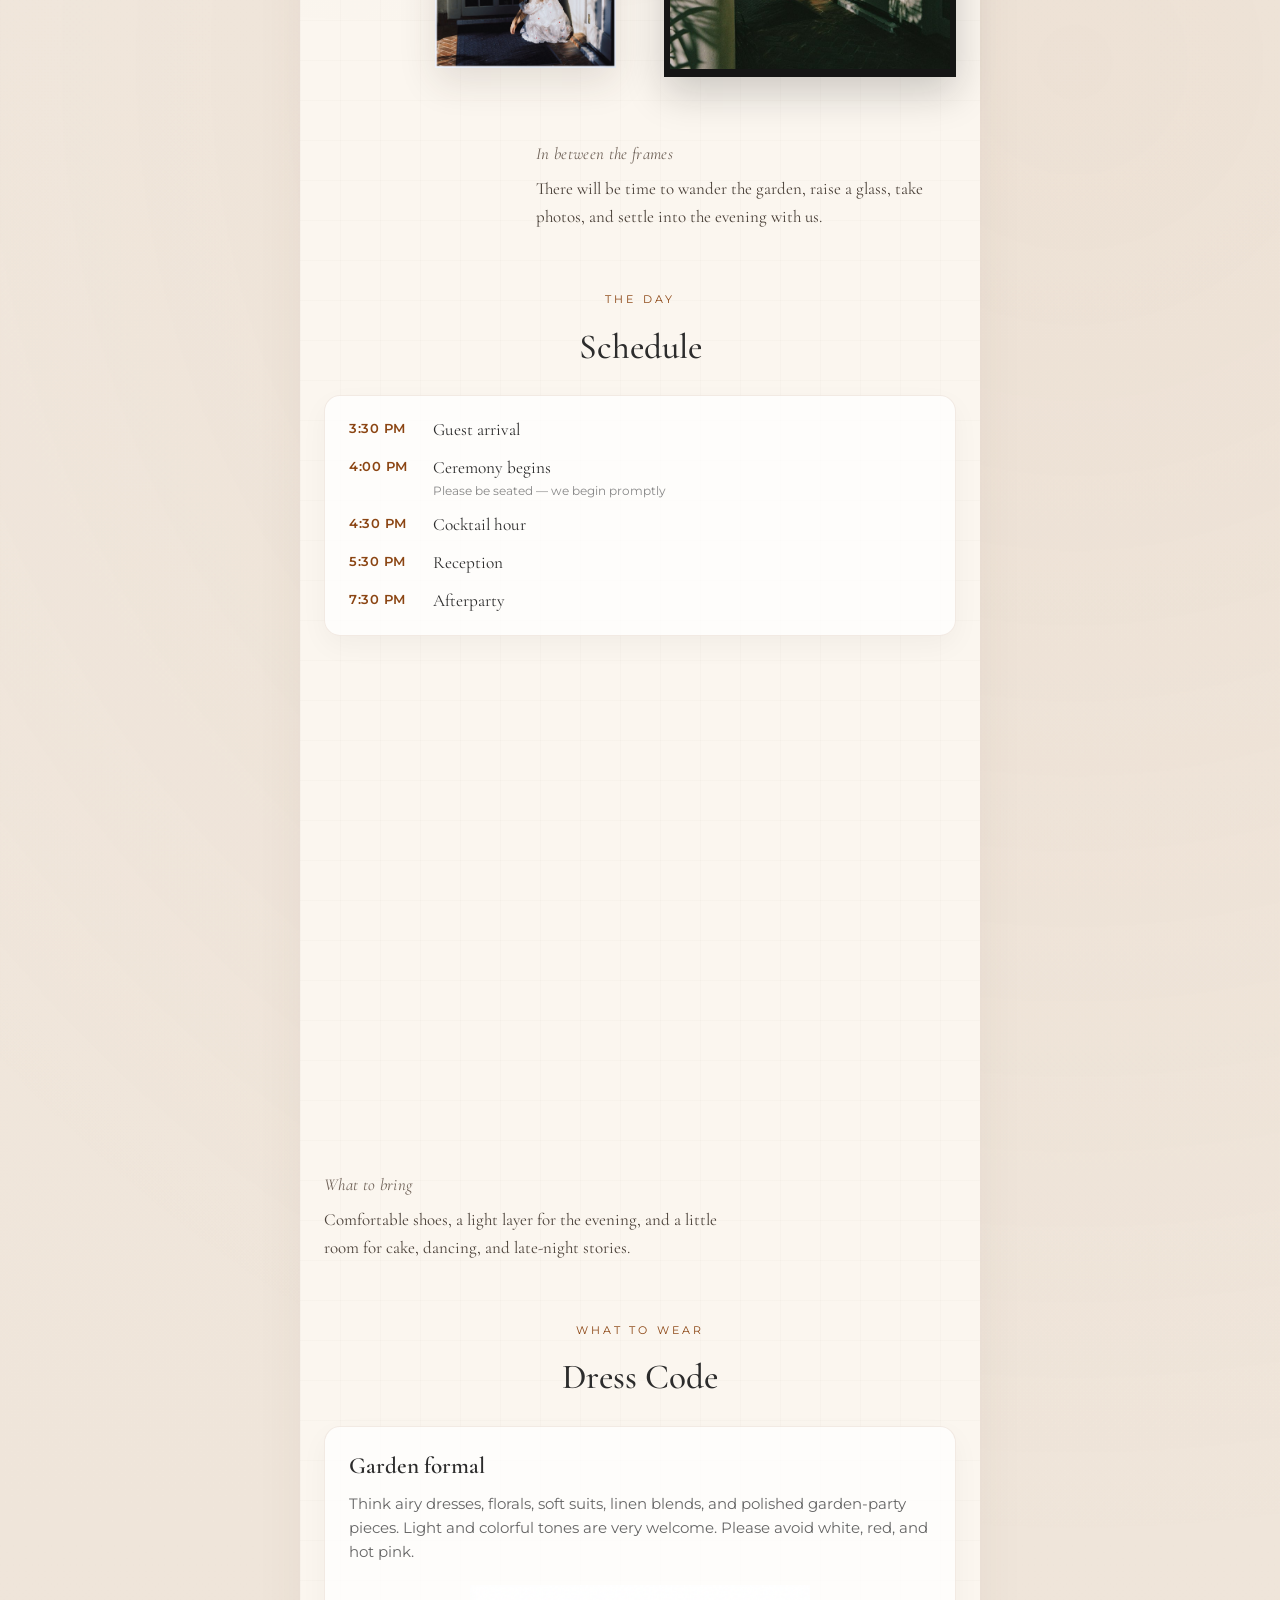
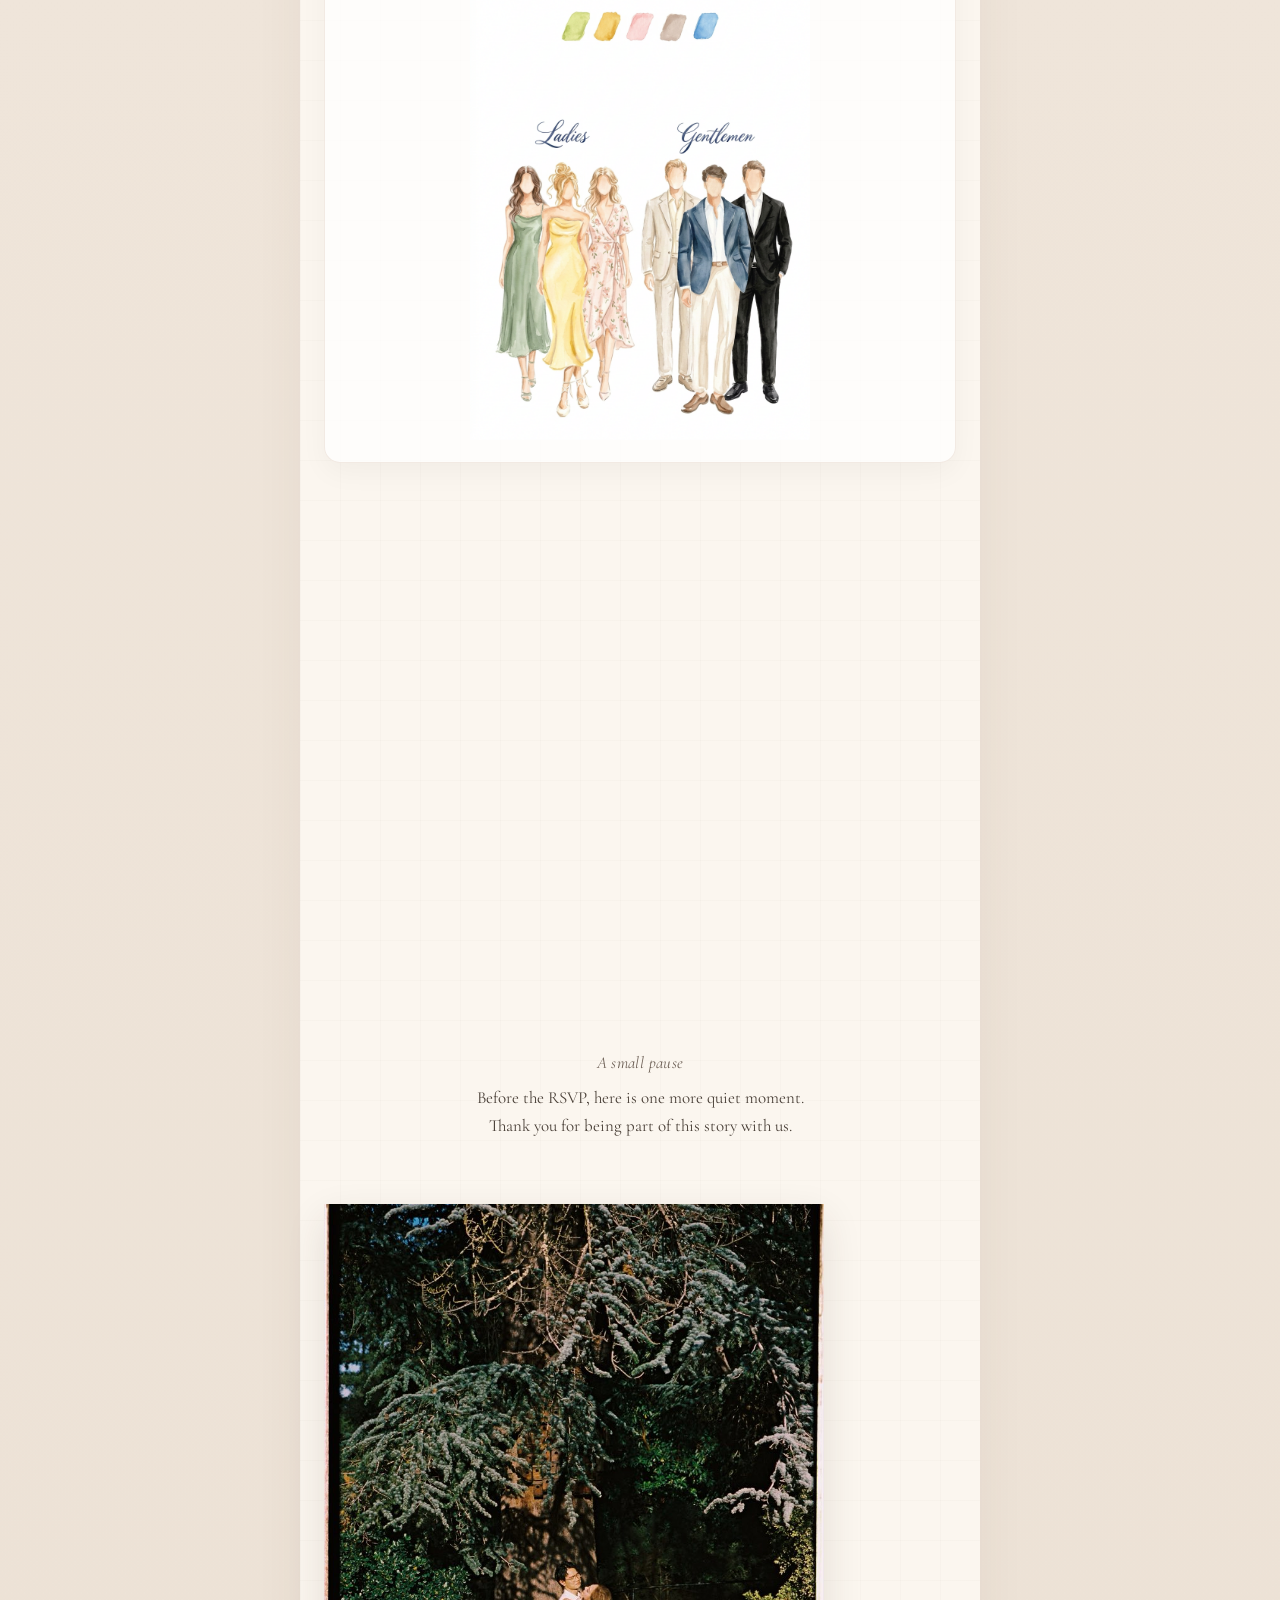
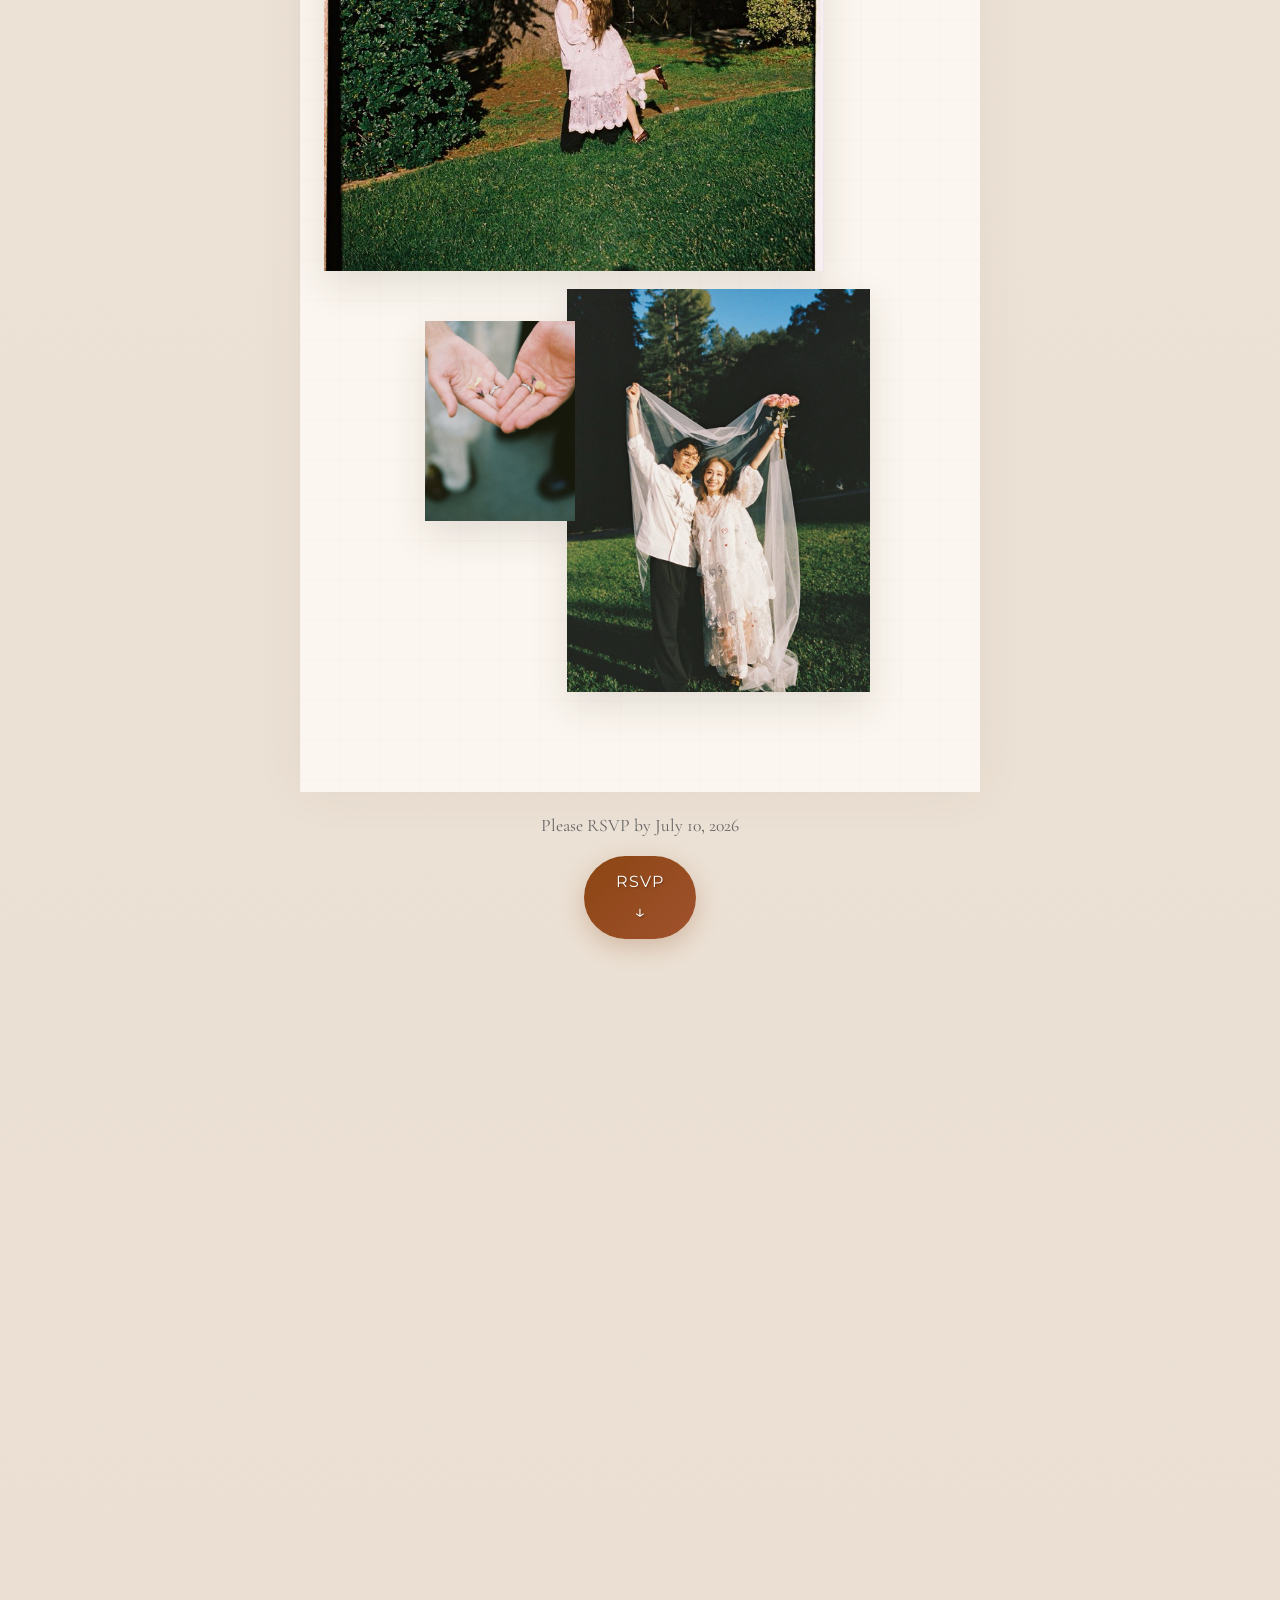
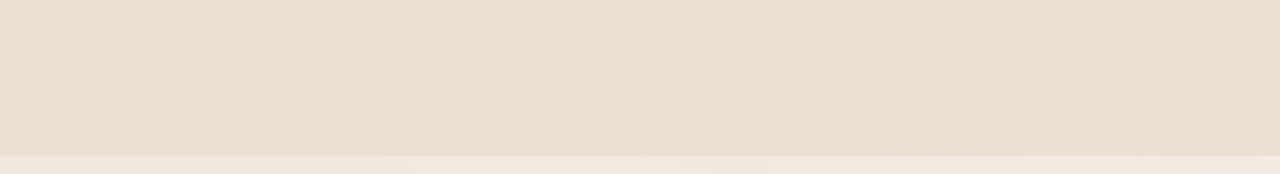
==== commit 01ee54b5: "Add honeymoon fund page Move gift contributions to a separate page, connect the RSVP success flow fo" ====
--- a/index.html
+++ b/index.html
@@ -153,13 +153,13 @@
         <div class="photo-group photo-group--outdoor" aria-hidden="true">
             <figure class="scatter wide-moment">
                 <img src="assets/images/wedding/20-detail-hands-rings-bw.jpg" alt="">
-                <figcaption>Wherever we go next — take my hand.</figcaption>
+                <figcaption>Wherever we go next, take my hand.</figcaption>
             </figure>
         </div>
 
         <section class="mini-note mini-note--center">
-            <p class="mini-note__eyebrow">One more thing</p>
-            <p>The best gift is having you there. Come ready to eat well, laugh loudly, and stay a little longer.</p>
+            <p class="mini-note__eyebrow">A small pause</p>
+            <p>Before the RSVP, here is one more quiet moment.<br>Thank you for being part of this story with us.</p>
         </section>
 
         <div class="photo-group photo-group--detail" aria-hidden="true">
@@ -236,6 +236,7 @@
                         <span class="btn-text">Submit RSVP</span>
                         <span class="btn-loading" style="display: none;">Sending...</span>
                     </button>
+                    <a class="gift-quiet-link gift-quiet-link--form" href="gifts.html">Gifts &amp; Honeymoon Fund</a>
                 </form>
 
                 <div class="success-message" id="successMessage" style="display: none;">
@@ -243,6 +244,10 @@
                         <div class="success-icon">✨</div>
                         <h3>Thank you!</h3>
                         <p id="successText">We've received your RSVP.</p>
+                        <div class="success-gift-note" id="successGiftNote">
+                            <p>If you’d like to send a gift, we’ll be putting it toward our honeymoon and the little adventures after.</p>
+                            <a href="gifts.html">View honeymoon fund</a>
+                        </div>
                     </div>
                 </div>
 
--- a/assets/css/rsvp.css
+++ b/assets/css/rsvp.css
@@ -144,7 +144,7 @@
     display: block;
     width: 100%;
     height: auto;
-    border-radius: 8px;
+    border-radius: 0;
 }
 
 @media (min-width: 769px) {
@@ -221,7 +221,7 @@
 .mini-note p:last-child {
     margin: 0;
     font-family: 'Cormorant Garamond', serif;
-    font-size: 1.14rem;
+    font-size: 1.06rem;
     line-height: 1.65;
     color: #4a4038;
 }
@@ -234,7 +234,7 @@
 .scatter-photo {
     display: block;
     object-fit: cover;
-    border-radius: 4px;
+    border-radius: 0;
     box-shadow: 0 14px 36px rgba(58, 42, 30, 0.12);
 }
 
@@ -249,7 +249,7 @@
     height: auto;
     aspect-ratio: 3 / 4;
     object-fit: cover;
-    border-radius: 4px;
+    border-radius: 0;
     box-shadow: 0 14px 36px rgba(58, 42, 30, 0.12);
 }
 
@@ -295,9 +295,15 @@
     box-shadow: 0 18px 40px rgba(58, 42, 30, 0.16);
 }
 
+.stagger-pair .scatter-photo--tall.scatter-photo--right {
+    width: 56%;
+    max-width: 320px;
+}
+
 .stagger-pair .scatter-photo--small.scatter-photo--left {
     width: 42%;
     max-width: 220px;
+    aspect-ratio: auto;
     margin-top: 2rem;
 }
 
@@ -393,7 +399,7 @@
 
 .editorial-collage__tile {
     overflow: hidden;
-    border-radius: 3px;
+    border-radius: 0;
     box-shadow: 0 14px 36px rgba(58, 42, 30, 0.12);
 }
 
@@ -504,7 +510,7 @@
 .scatter-collage .scatter-photo--wide {
     width: 100%;
     height: 260px;
-    border-radius: 6px;
+    border-radius: 0;
 }
 
 .scatter-collage .scatter-photo--accent {
@@ -514,7 +520,7 @@
     width: 42%;
     height: 180px;
     border: 6px solid #fbf6ef;
-    border-radius: 4px;
+    border-radius: 0;
 }
 
 .bright-trio,
@@ -563,12 +569,11 @@
 
 .detail-trio .detail-trio__hands {
     grid-column: 1;
-    width: 150px;
-    height: 150px;
+    width: 100%;
+    height: auto;
     max-width: 150px;
-    aspect-ratio: 1 / 1;
+    aspect-ratio: 3 / 4;
     object-fit: cover;
-    object-position: center 22%;
     margin-top: 2rem;
     margin-right: -0.5rem;
     justify-self: end;
@@ -593,7 +598,7 @@
     height: 300px;
     aspect-ratio: auto;
     object-fit: cover;
-    border-radius: 6px;
+    border-radius: 0;
     box-shadow: 0 16px 40px rgba(58, 42, 30, 0.12);
 }
 
@@ -604,6 +609,12 @@
     font-size: 1.1rem;
     font-style: italic;
     color: #6f6258;
+}
+
+@media (min-width: 769px) {
+    .wide-moment img {
+        height: 420px;
+    }
 }
 
 .detail-pair {
@@ -644,6 +655,27 @@
 
 .rsvp-cta-btn:hover {
     background: linear-gradient(135deg, #A0522D, #CD853F);
+}
+
+.gift-quiet-link {
+    display: inline-block;
+    margin-top: 1.25rem;
+    font-family: 'Cormorant Garamond', serif;
+    font-size: 1rem;
+    font-style: italic;
+    color: #6f6258;
+    text-decoration: none;
+    border-bottom: 1px solid rgba(111, 98, 88, 0.28);
+}
+
+.gift-quiet-link:hover {
+    color: #8B4513;
+    border-bottom-color: rgba(139, 69, 19, 0.45);
+}
+
+.gift-quiet-link--form {
+    display: table;
+    margin: 1rem auto 0;
 }
 
 .rsvp-form-section {
@@ -690,6 +722,101 @@
     line-height: 1.5;
 }
 
+.success-gift-note {
+    margin-top: 1.25rem;
+    padding-top: 1.25rem;
+    border-top: 1px solid rgba(139, 69, 19, 0.12);
+}
+
+.success-gift-note p {
+    margin: 0 0 0.75rem;
+    font-family: 'Cormorant Garamond', serif;
+    font-size: 1.05rem;
+    line-height: 1.55;
+    color: #4a4038;
+}
+
+.success-gift-note a {
+    font-family: 'Montserrat', sans-serif;
+    font-size: 0.72rem;
+    letter-spacing: 0.12em;
+    text-transform: uppercase;
+    color: #8B4513;
+    text-decoration: none;
+    border-bottom: 1px solid rgba(139, 69, 19, 0.35);
+}
+
+.gift-section {
+    min-height: 100vh;
+    display: flex;
+    align-items: center;
+    justify-content: center;
+    padding: 3.5rem 1.5rem 4rem;
+    background:
+        radial-gradient(circle at 18% 18%, rgba(139, 69, 19, 0.035), transparent 30%),
+        linear-gradient(180deg, #f5eee6 0%, #efe5da 100%);
+    text-align: center;
+}
+
+.gift-card {
+    max-width: 560px;
+    margin: 0 auto;
+    padding: 2rem 1.5rem;
+    background: rgba(255, 252, 247, 0.64);
+    border: 1px solid rgba(139, 69, 19, 0.1);
+    box-shadow: 0 12px 34px rgba(58, 42, 30, 0.06);
+}
+
+.gift-back-link {
+    display: inline-block;
+    margin-bottom: 1.5rem;
+    font-family: 'Montserrat', sans-serif;
+    font-size: 0.72rem;
+    letter-spacing: 0.12em;
+    text-transform: uppercase;
+    color: #8B4513;
+    text-decoration: none;
+    border-bottom: 1px solid rgba(139, 69, 19, 0.35);
+}
+
+.gift-card p {
+    margin: 0 auto;
+    max-width: 420px;
+    font-family: 'Cormorant Garamond', serif;
+    font-size: 1.12rem;
+    line-height: 1.65;
+    color: #4a4038;
+}
+
+.gift-actions {
+    display: flex;
+    justify-content: center;
+    gap: 0.85rem;
+    flex-wrap: wrap;
+    margin-top: 1.35rem;
+}
+
+.gift-button {
+    min-width: 8rem;
+    padding: 0.8rem 1.2rem;
+    font-family: 'Montserrat', sans-serif;
+    font-size: 0.78rem;
+    letter-spacing: 0.12em;
+    text-transform: uppercase;
+    text-decoration: none;
+    color: #fff;
+    background: linear-gradient(135deg, #8B4513, #A0522D);
+    box-shadow: 0 8px 24px rgba(139, 69, 19, 0.18);
+}
+
+.gift-card .gift-note {
+    margin-top: 1rem;
+    font-family: 'Montserrat', sans-serif;
+    font-size: 0.72rem;
+    letter-spacing: 0.06em;
+    color: #8a7a70;
+}
+
 .checkbox-item {
     display: flex;
     align-items: center;
@@ -793,6 +920,10 @@
         top: 2rem;
     }
 
+    .stagger-pair .scatter-photo--tall.scatter-photo--right {
+        width: 58%;
+    }
+
     .stagger-pair--mixed {
         display: grid;
         grid-template-columns: minmax(0, 0.9fr) minmax(0, 1.1fr);
@@ -861,11 +992,10 @@
     }
 
     .detail-trio .detail-trio__hands {
-        width: 34vw;
-        height: 34vw;
-        max-width: none;
-        aspect-ratio: 1 / 1;
-        object-position: center 22%;
+        width: 100%;
+        height: auto;
+        max-width: none;
+        aspect-ratio: 3 / 4;
     }
 
     .detail-trio__side {
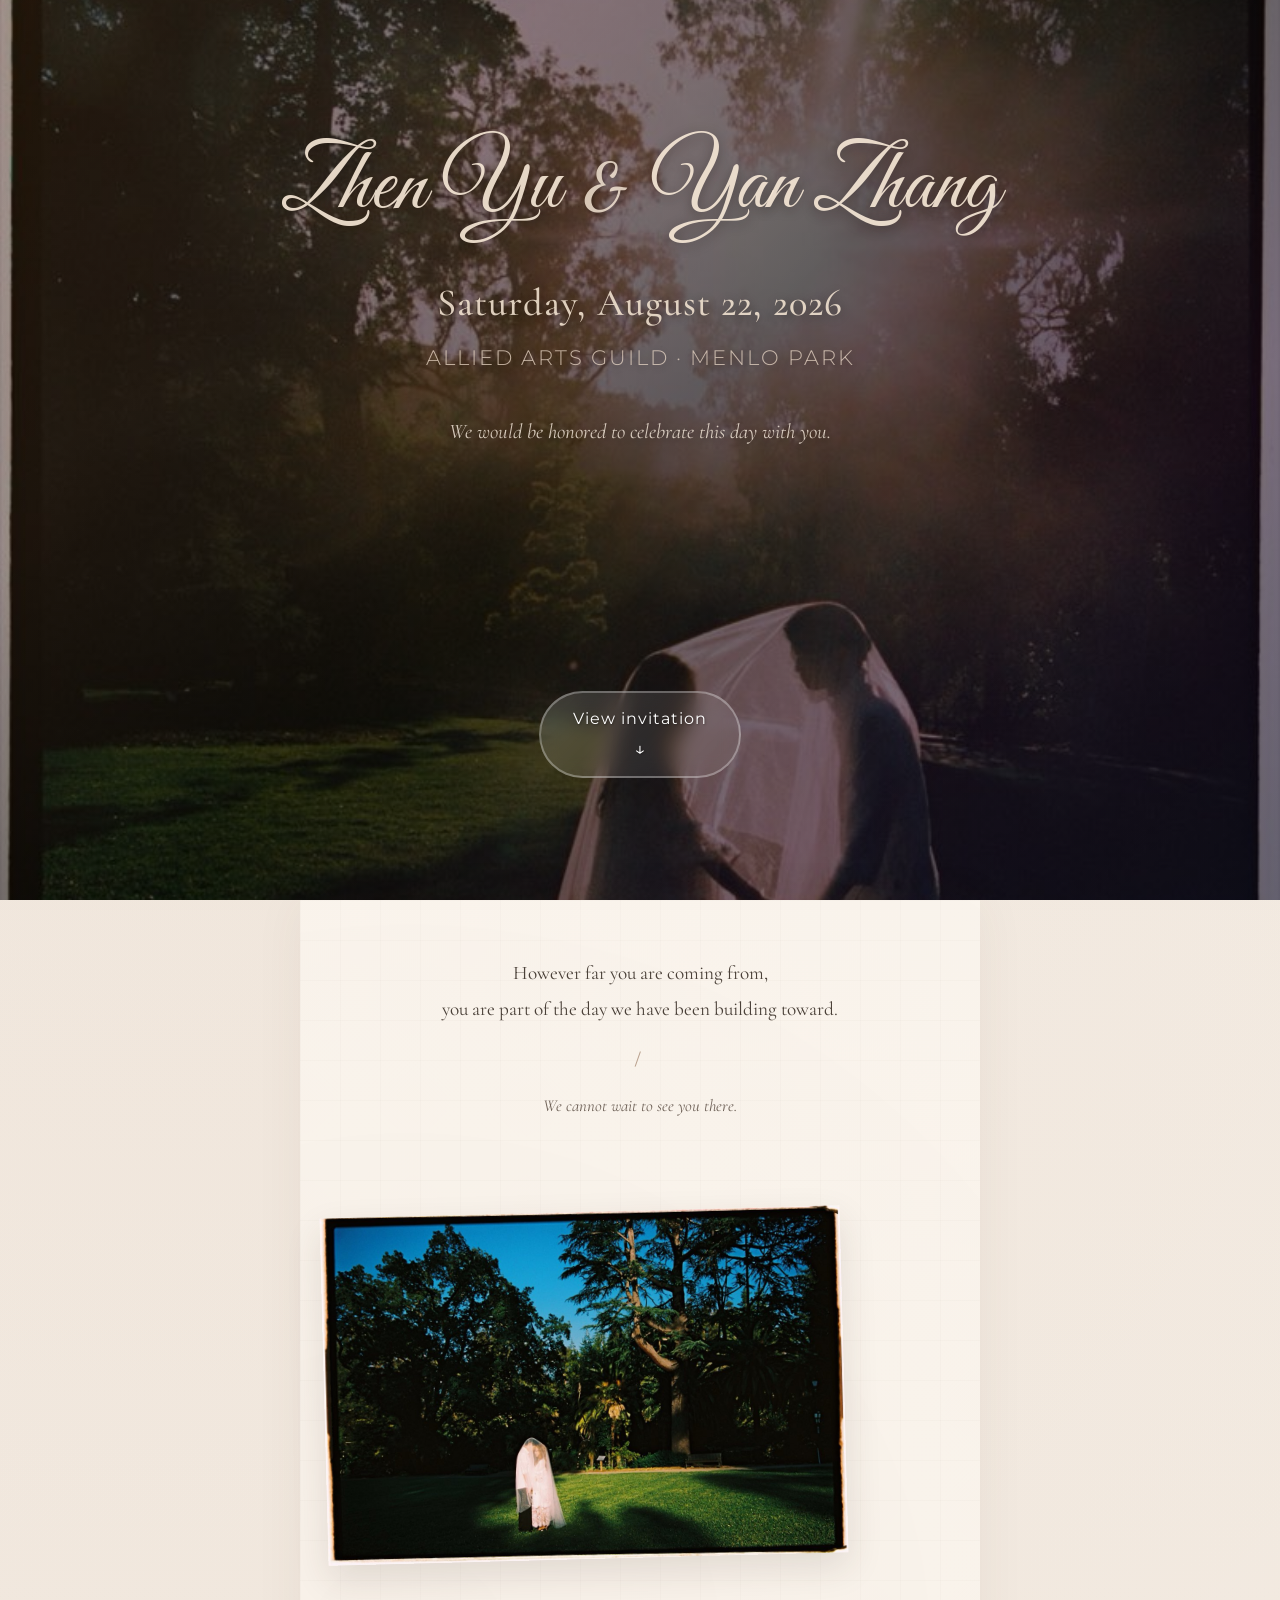
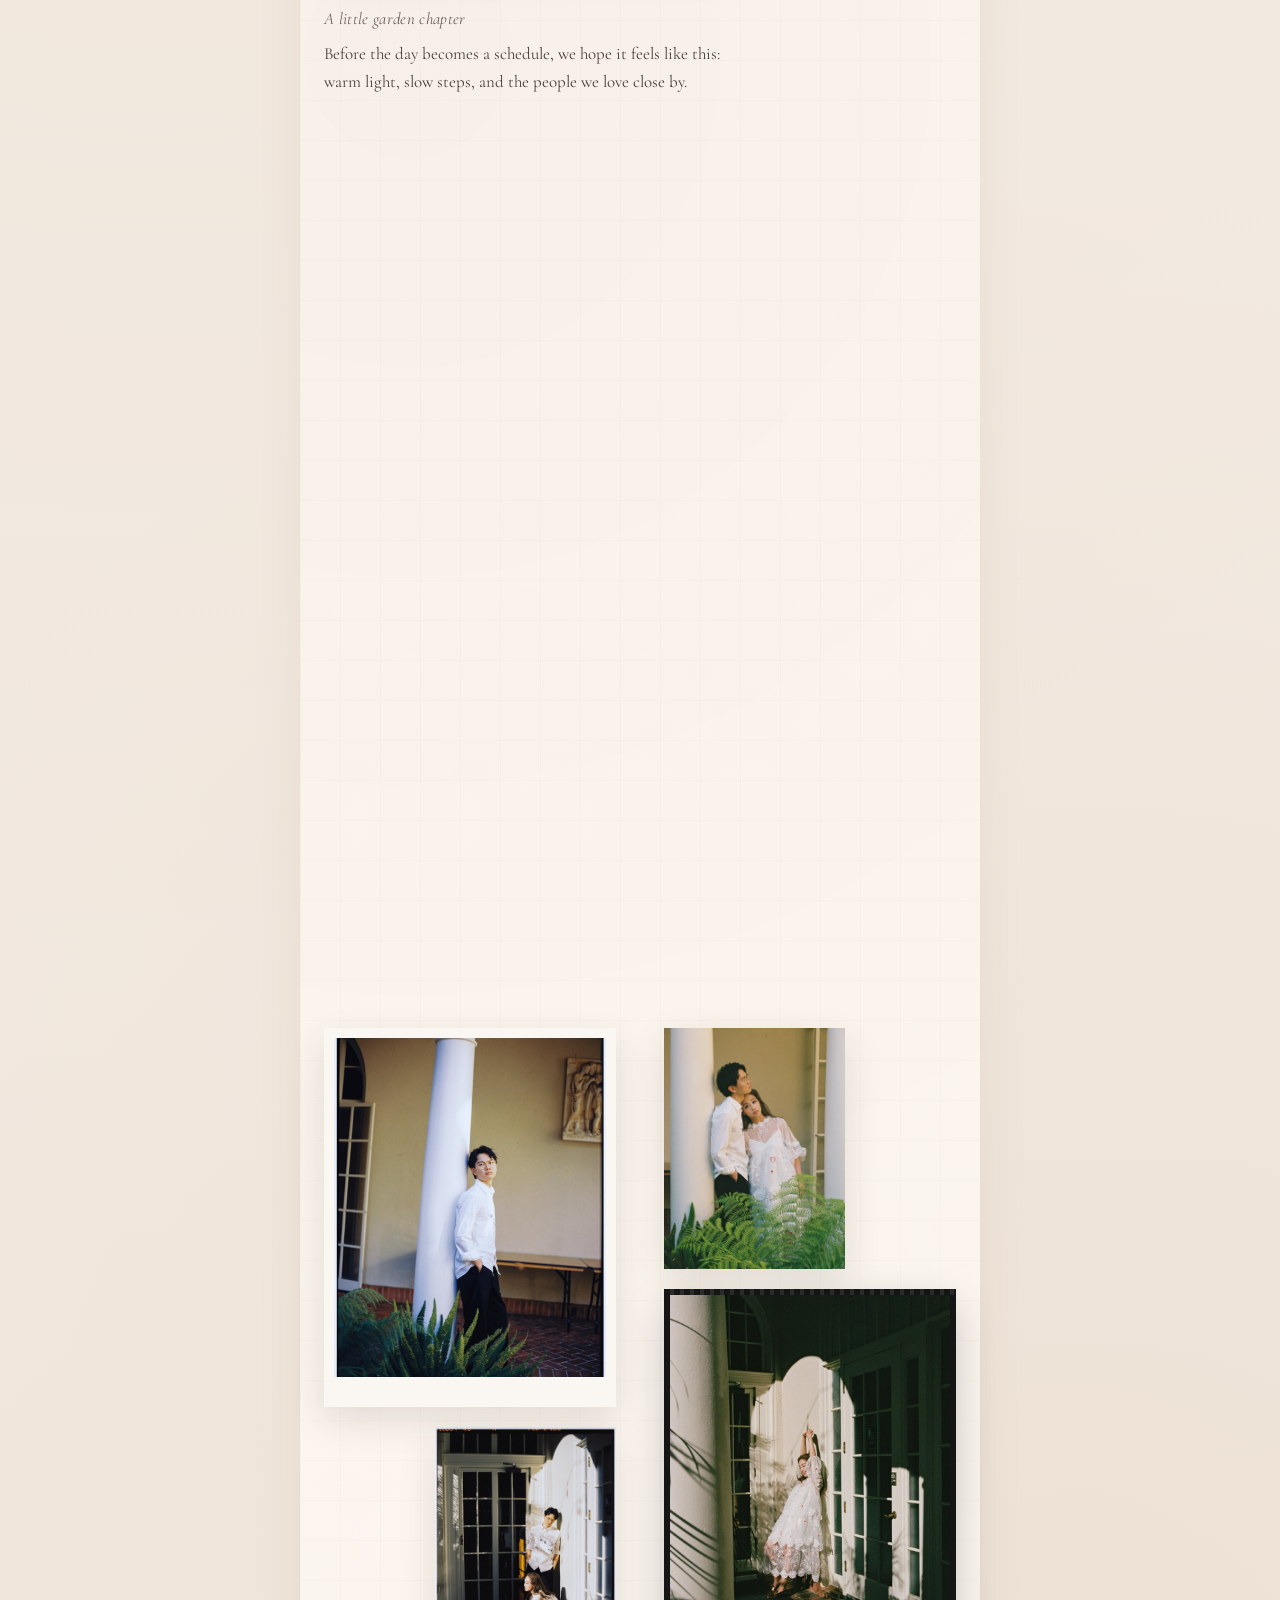
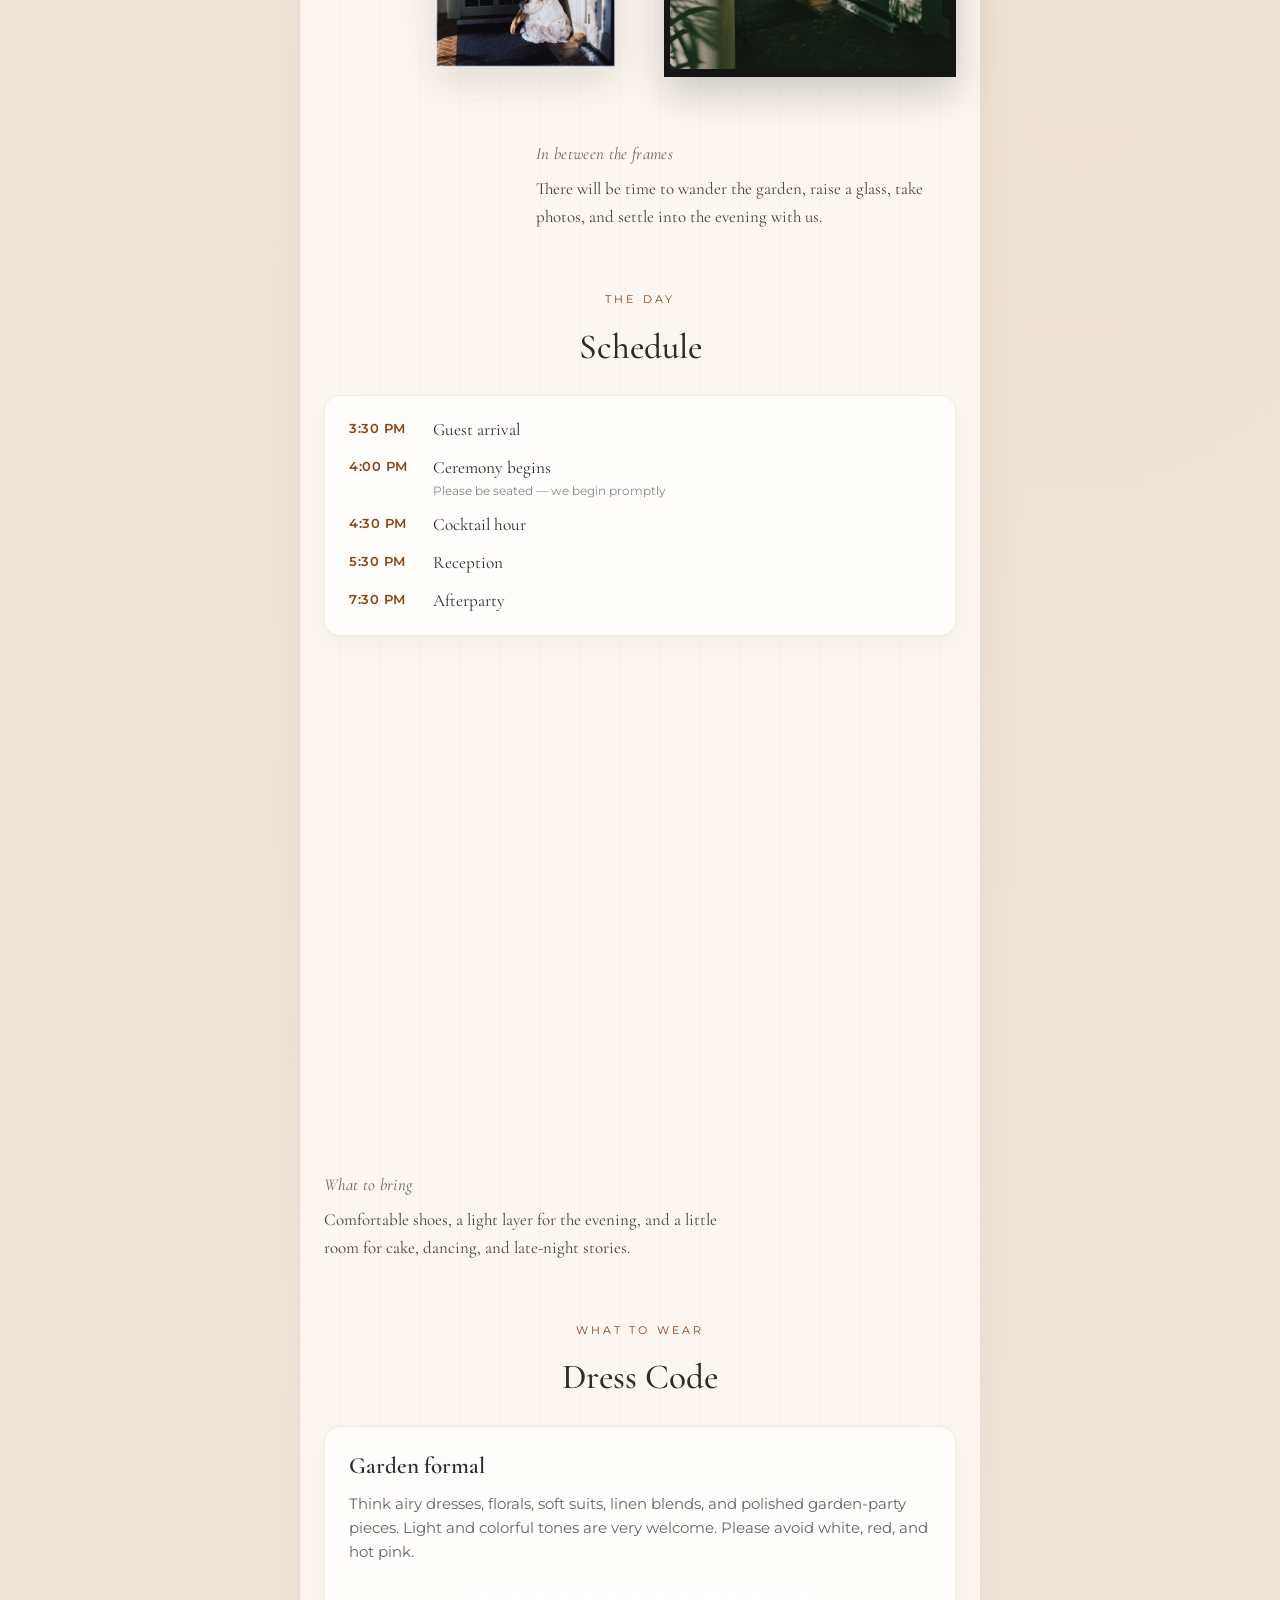
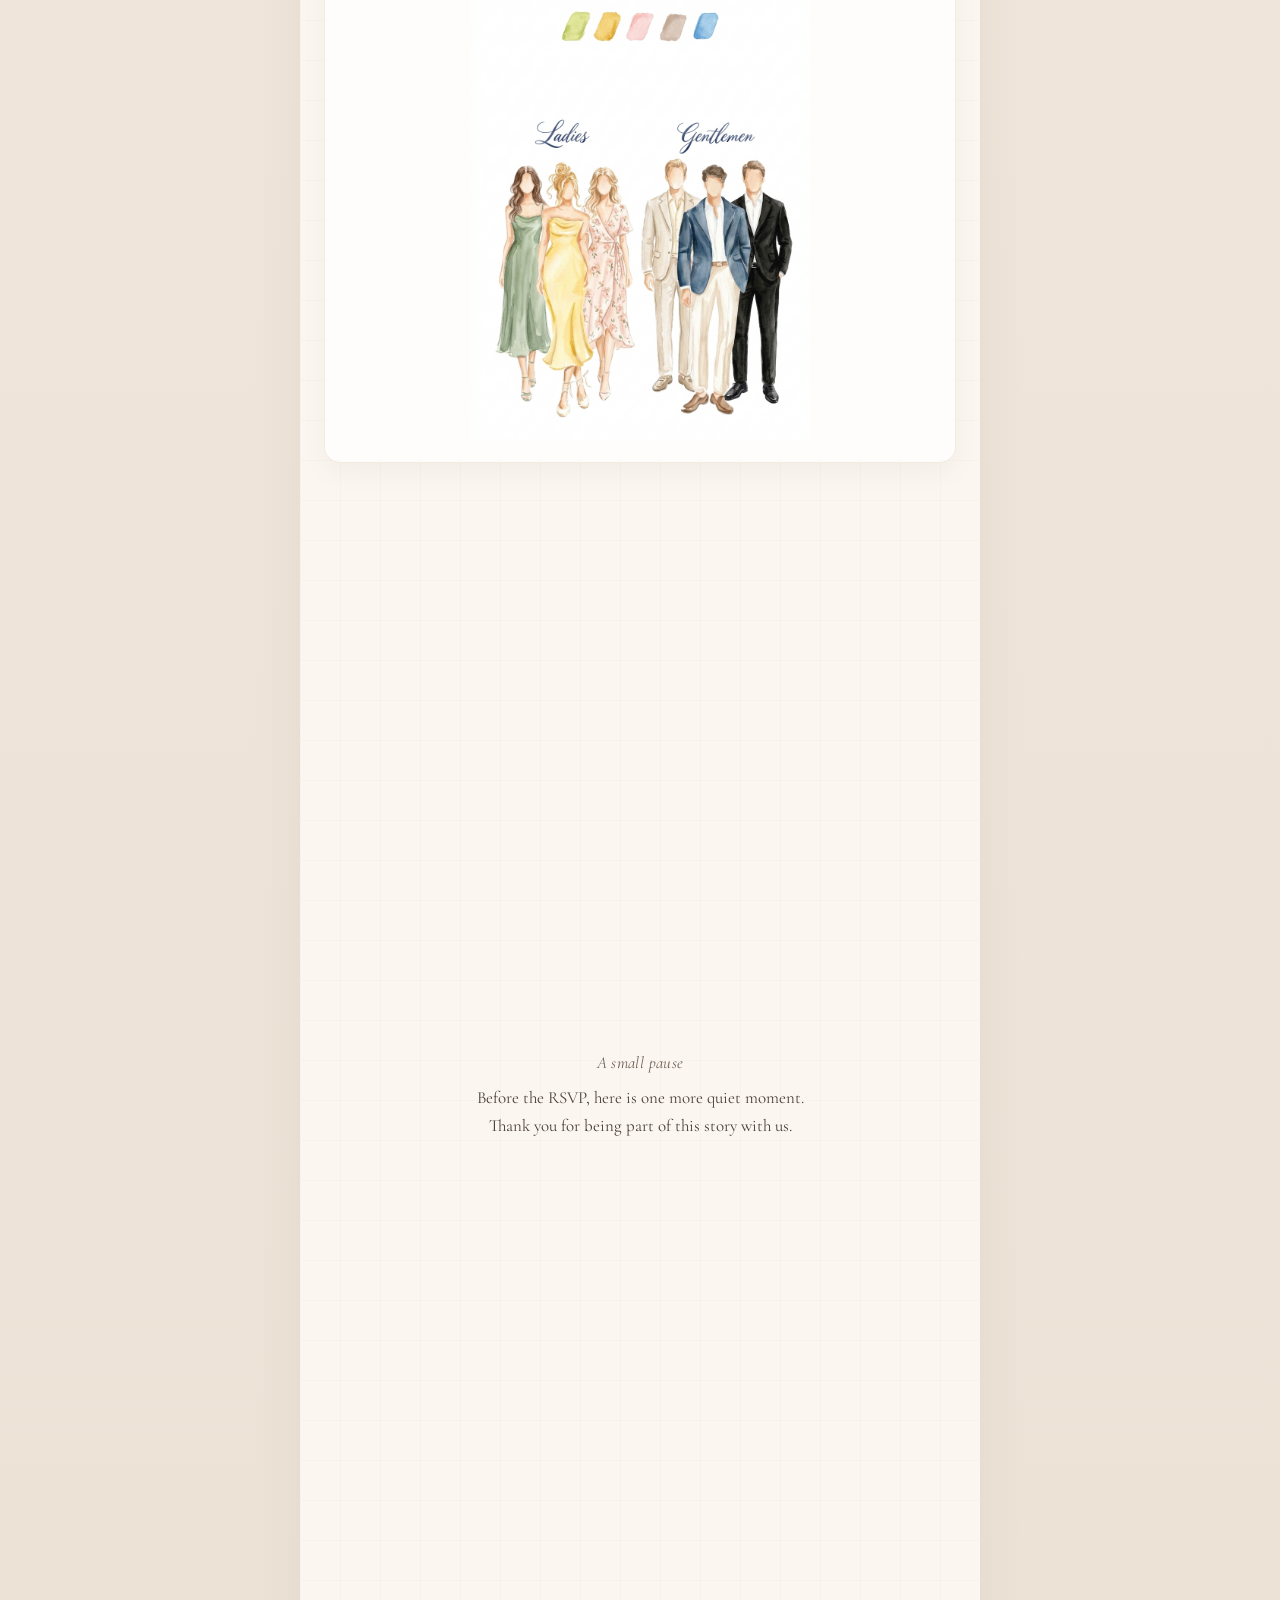
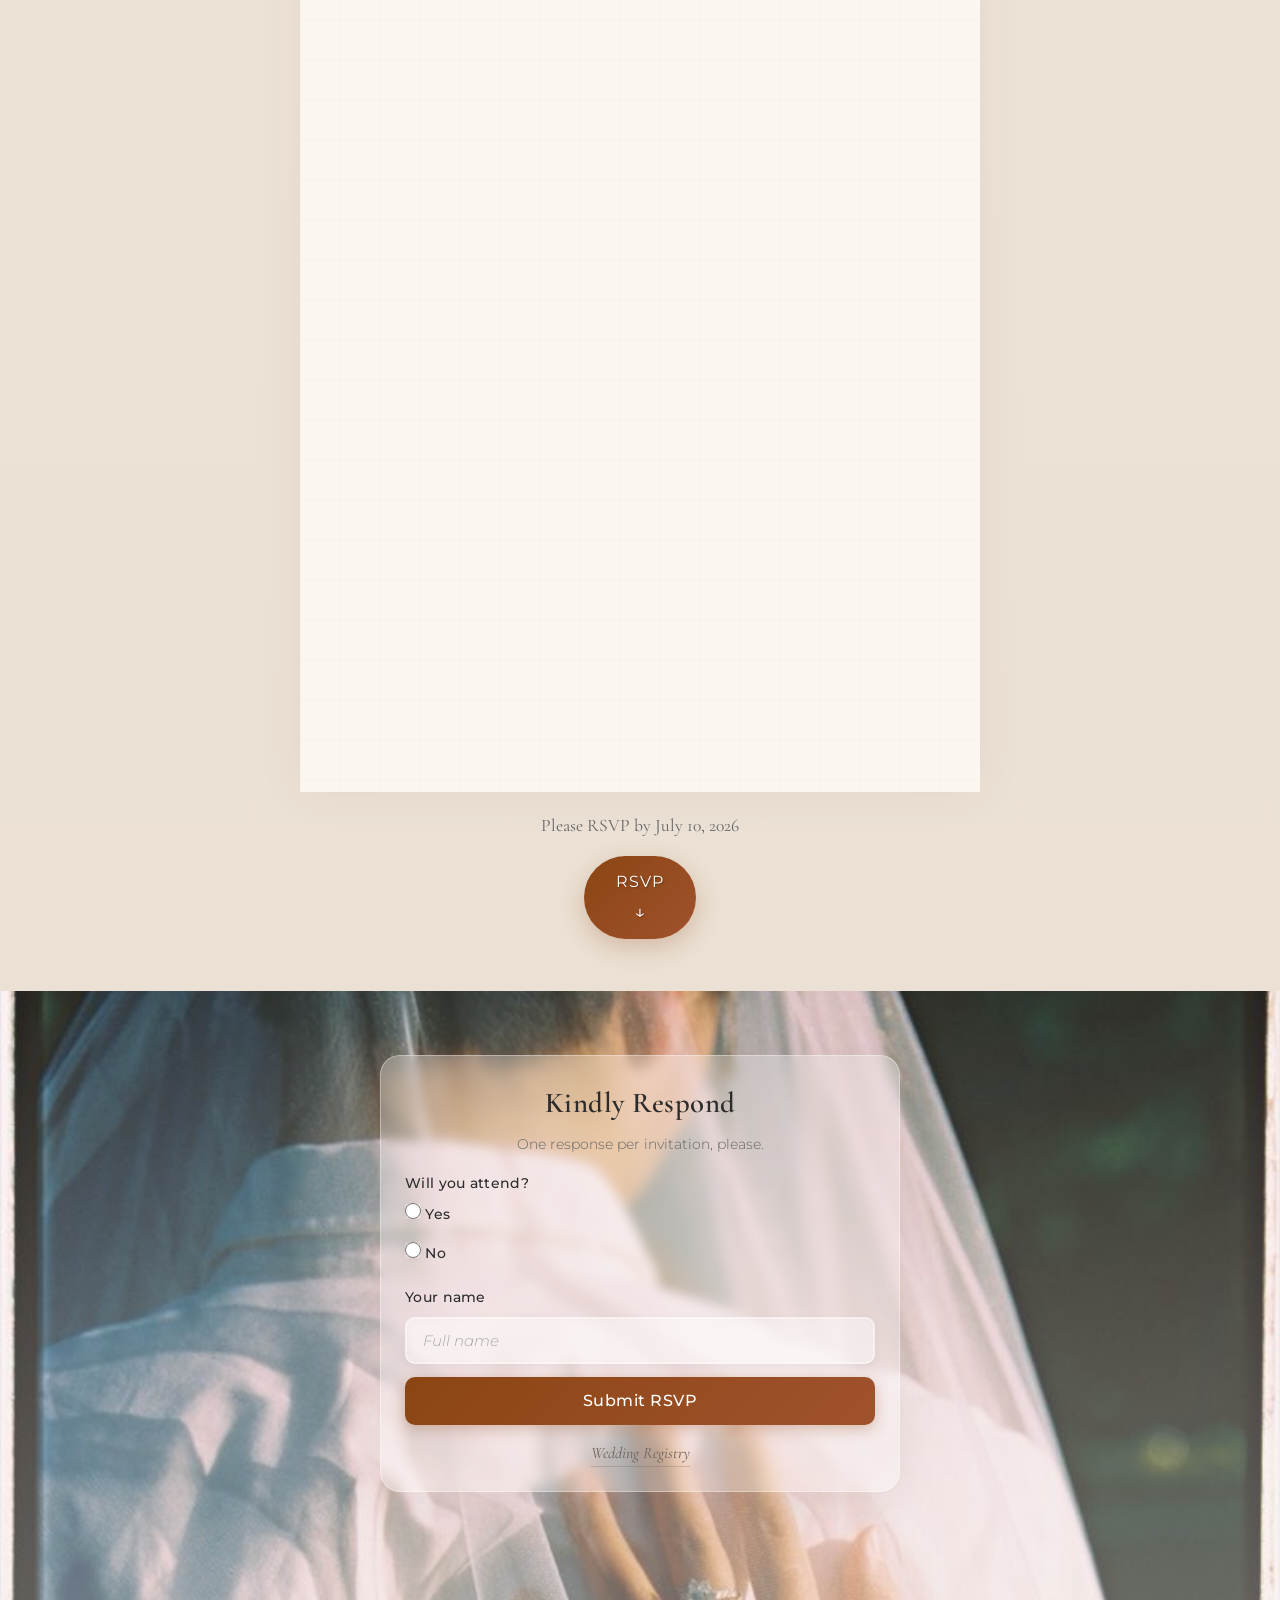
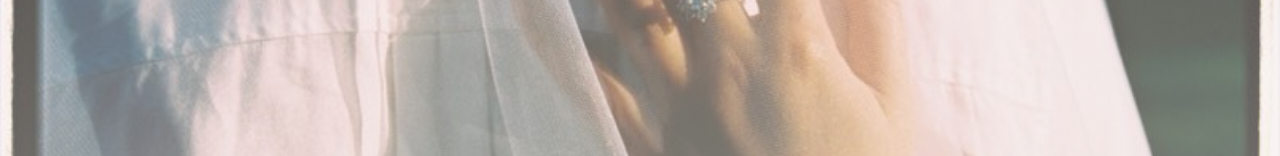
==== commit 66710b95: "Update wedding registry wording Rename the gift page and links to wedding registry language and use " ====
--- a/index.html
+++ b/index.html
@@ -236,7 +236,7 @@
                         <span class="btn-text">Submit RSVP</span>
                         <span class="btn-loading" style="display: none;">Sending...</span>
                     </button>
-                    <a class="gift-quiet-link gift-quiet-link--form" href="gifts.html">Gifts &amp; Honeymoon Fund</a>
+                    <a class="gift-quiet-link gift-quiet-link--form" href="gifts.html">Wedding Registry</a>
                 </form>
 
                 <div class="success-message" id="successMessage" style="display: none;">
@@ -245,8 +245,8 @@
                         <h3>Thank you!</h3>
                         <p id="successText">We've received your RSVP.</p>
                         <div class="success-gift-note" id="successGiftNote">
-                            <p>If you’d like to send a gift, we’ll be putting it toward our honeymoon and the little adventures after.</p>
-                            <a href="gifts.html">View honeymoon fund</a>
+                            <p>Your presence is the greatest gift. If you wish to honor us further, a contribution toward our future adventures together would mean so much.</p>
+                            <a href="gifts.html">View wedding registry</a>
                         </div>
                     </div>
                 </div>
--- a/assets/css/rsvp.css
+++ b/assets/css/rsvp.css
@@ -767,6 +767,24 @@
     box-shadow: 0 12px 34px rgba(58, 42, 30, 0.06);
 }
 
+.gift-rsvp-response {
+    margin-bottom: 2rem;
+    padding-bottom: 1.75rem;
+    border-bottom: 1px solid rgba(139, 69, 19, 0.12);
+}
+
+.gift-rsvp-response h2 {
+    margin: 0.25rem 0 0.5rem;
+    font-family: 'Cormorant Garamond', serif;
+    font-size: clamp(1.8rem, 4vw, 2.3rem);
+    font-weight: 500;
+    color: #2c2c2c;
+}
+
+.gift-rsvp-response p {
+    margin: 0 auto;
+}
+
 .gift-back-link {
     display: inline-block;
     margin-bottom: 1.5rem;
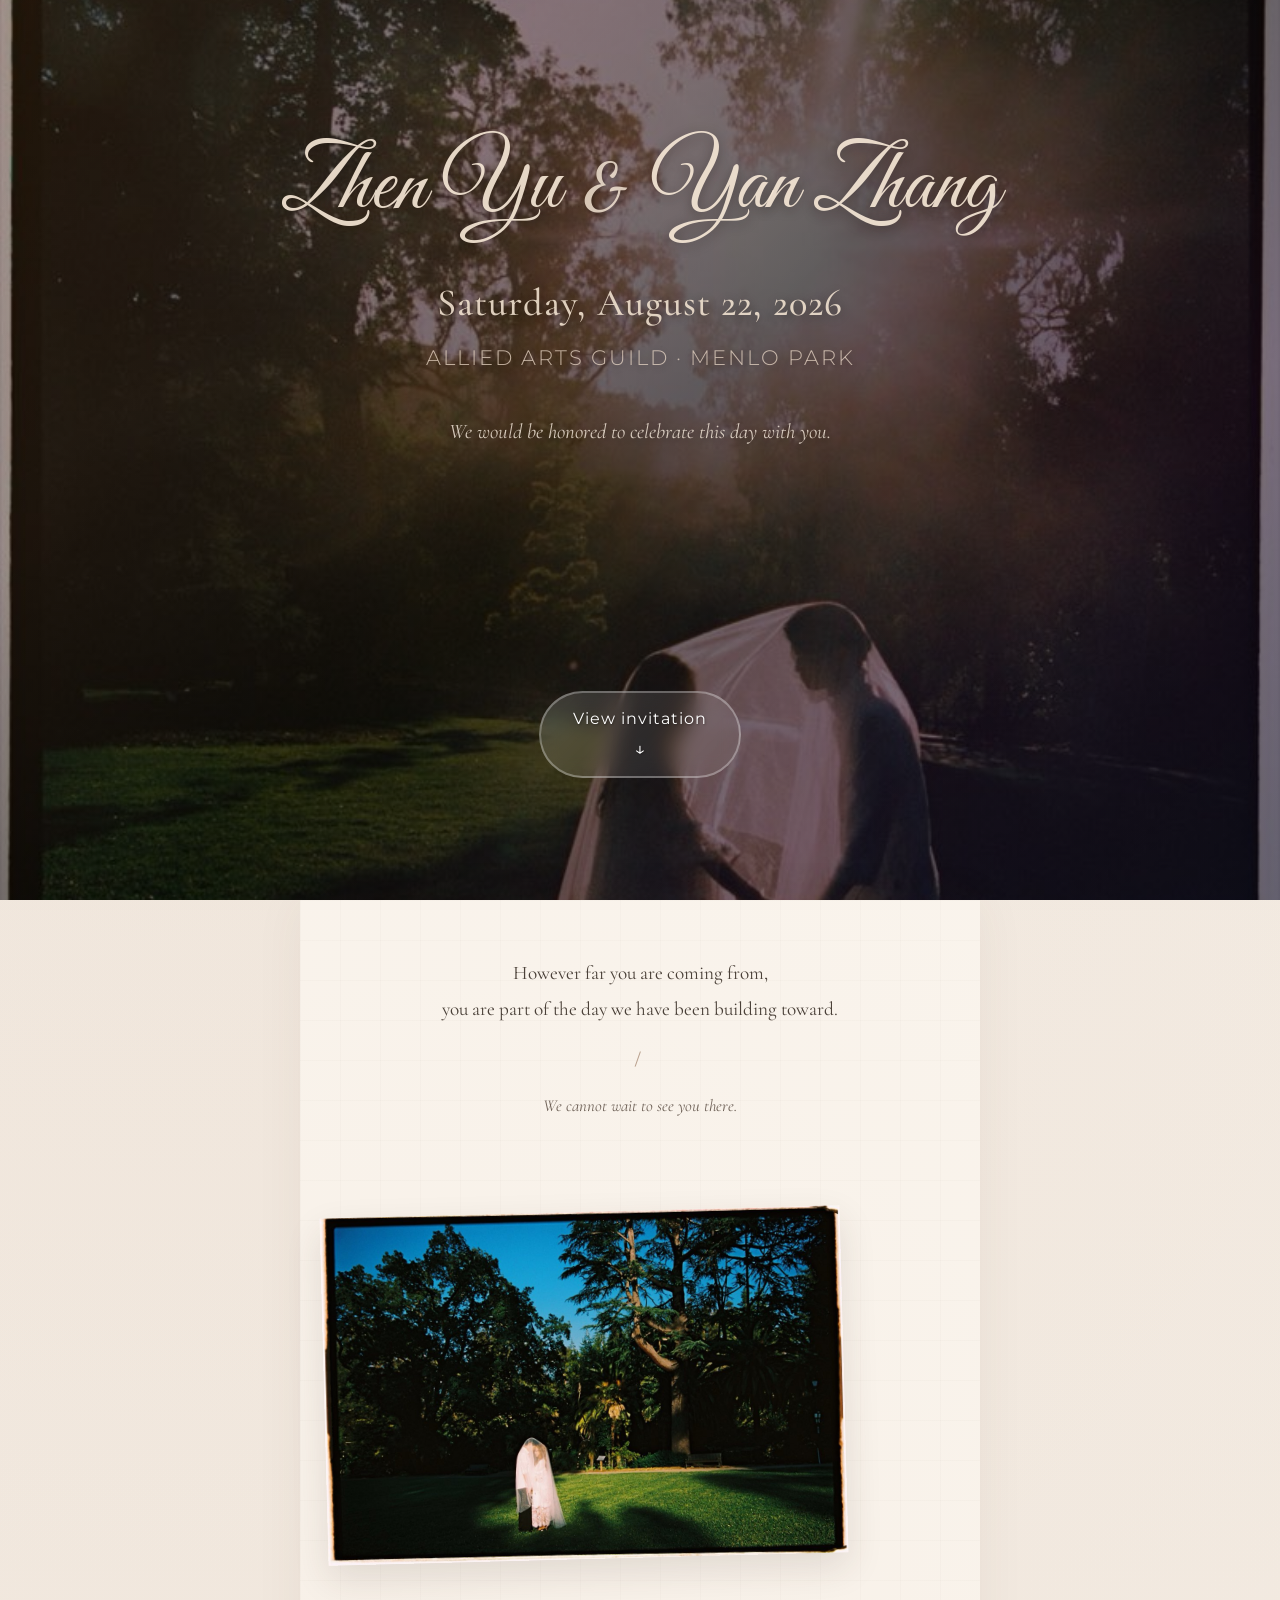
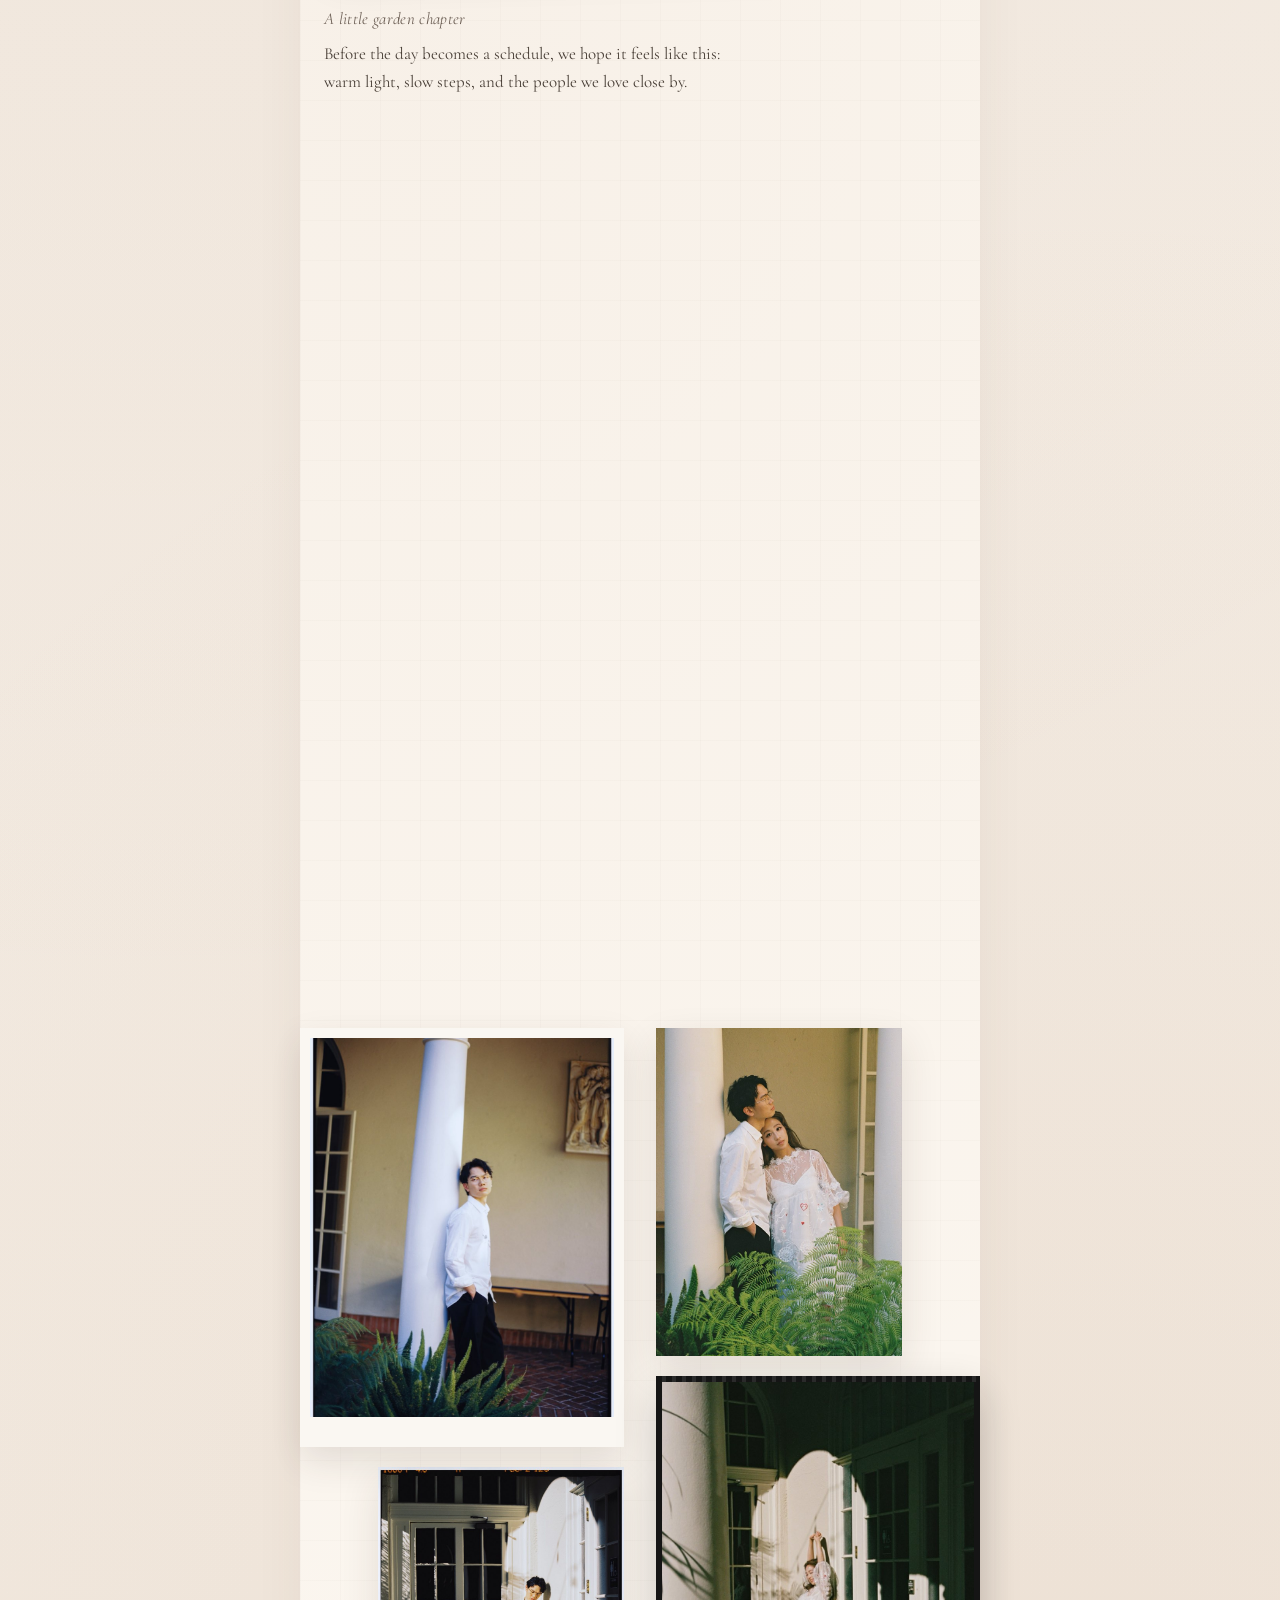
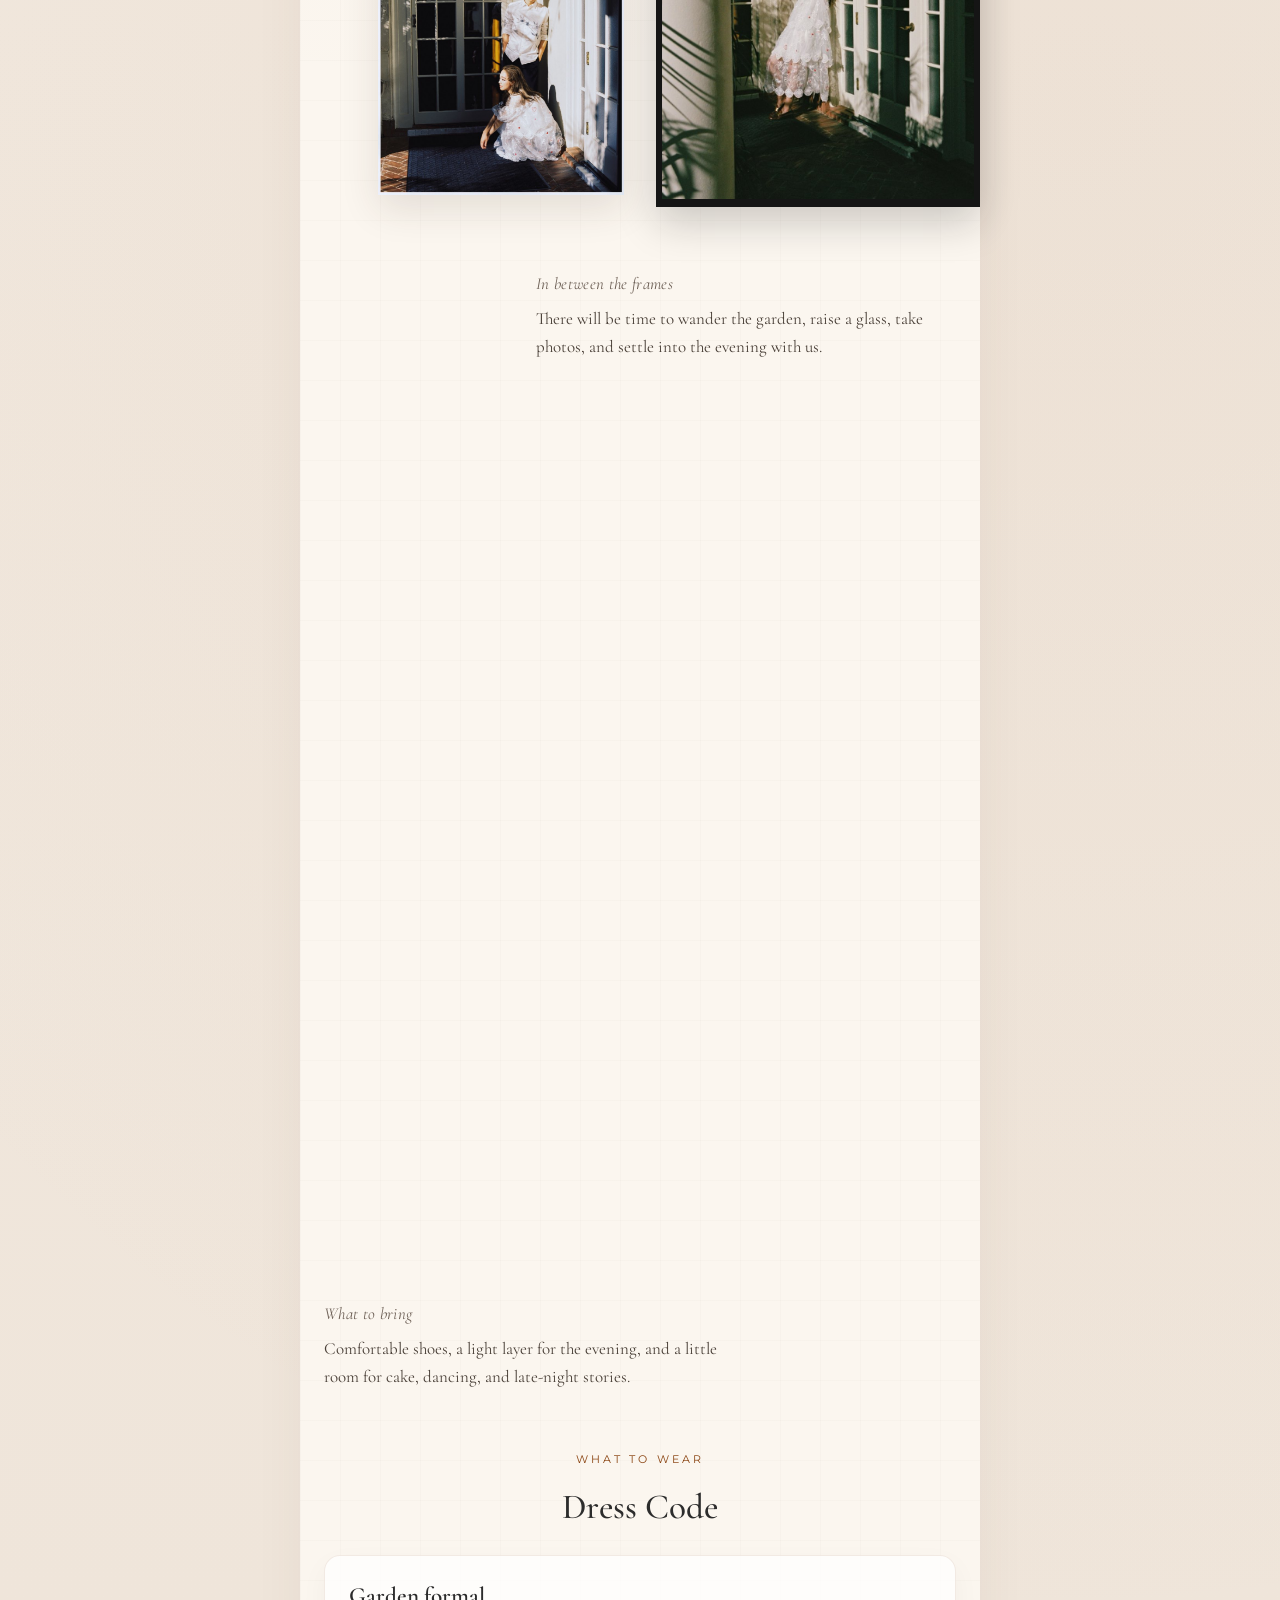
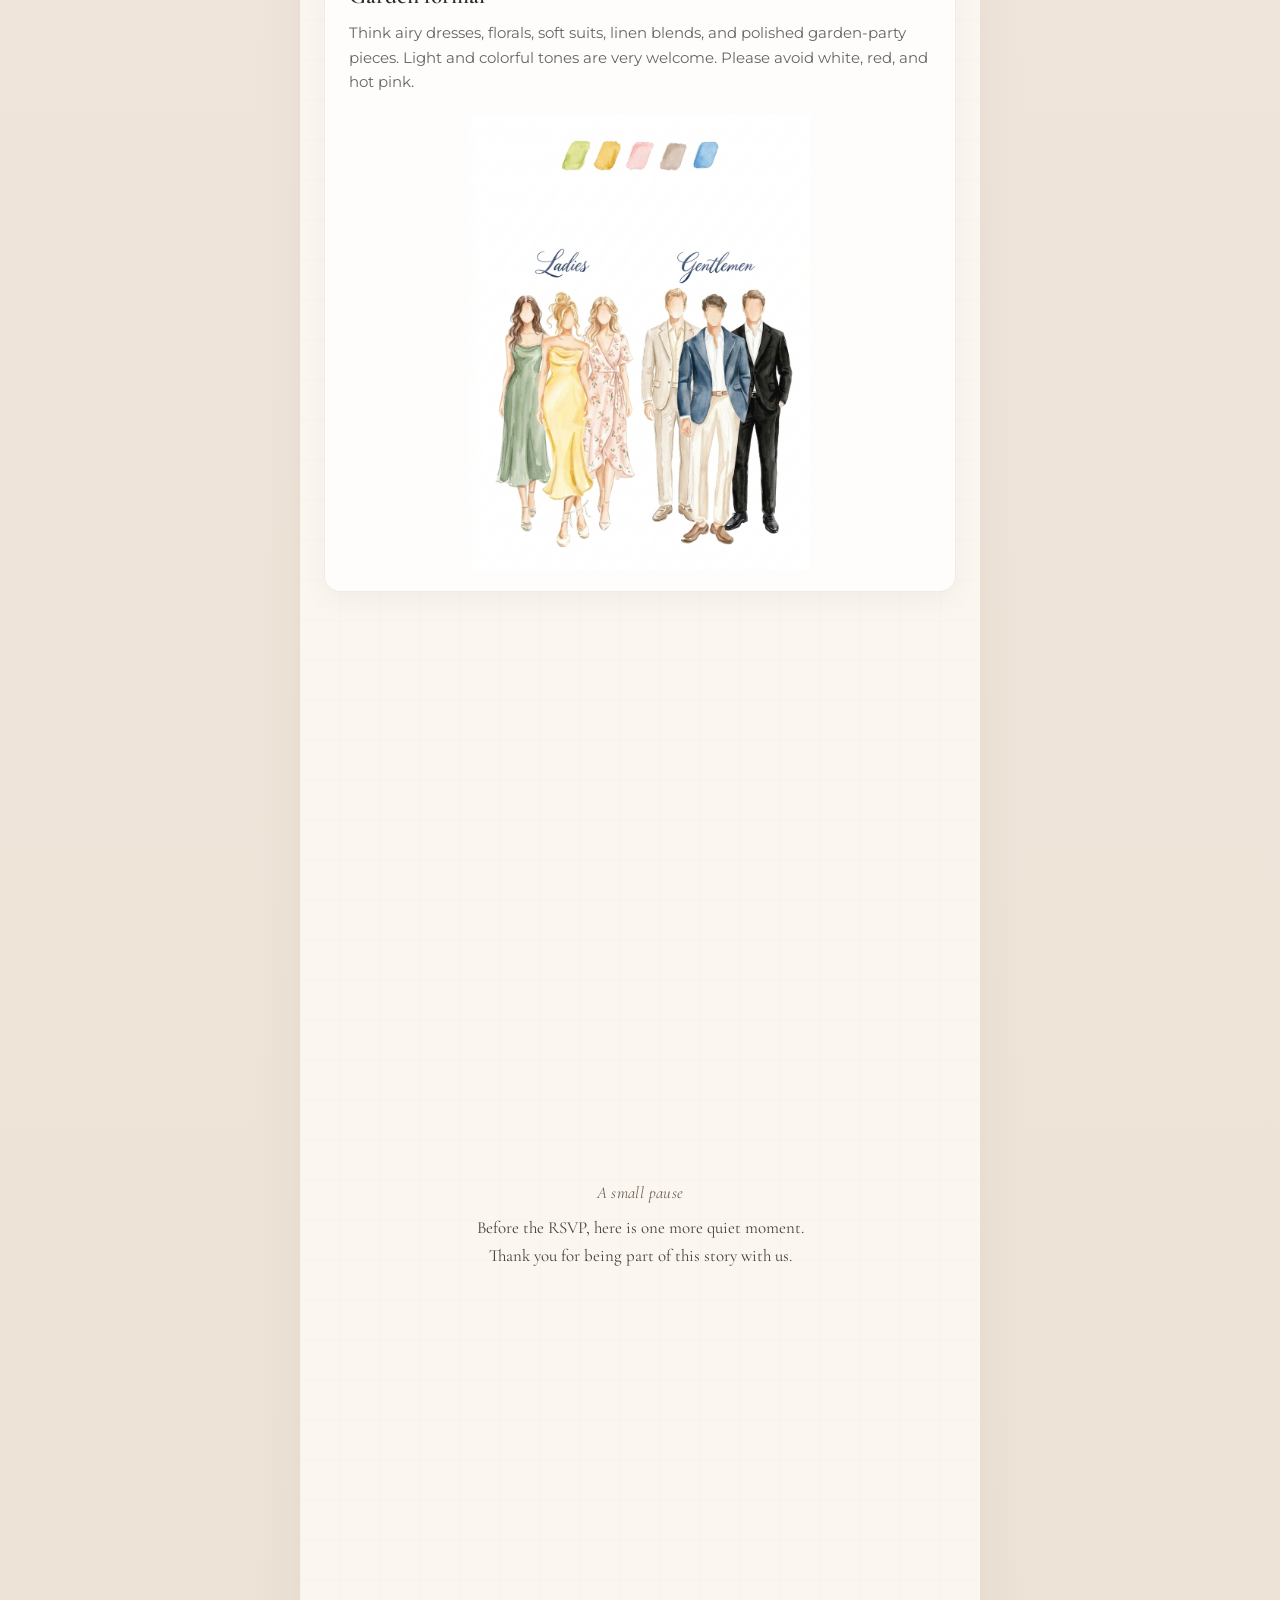
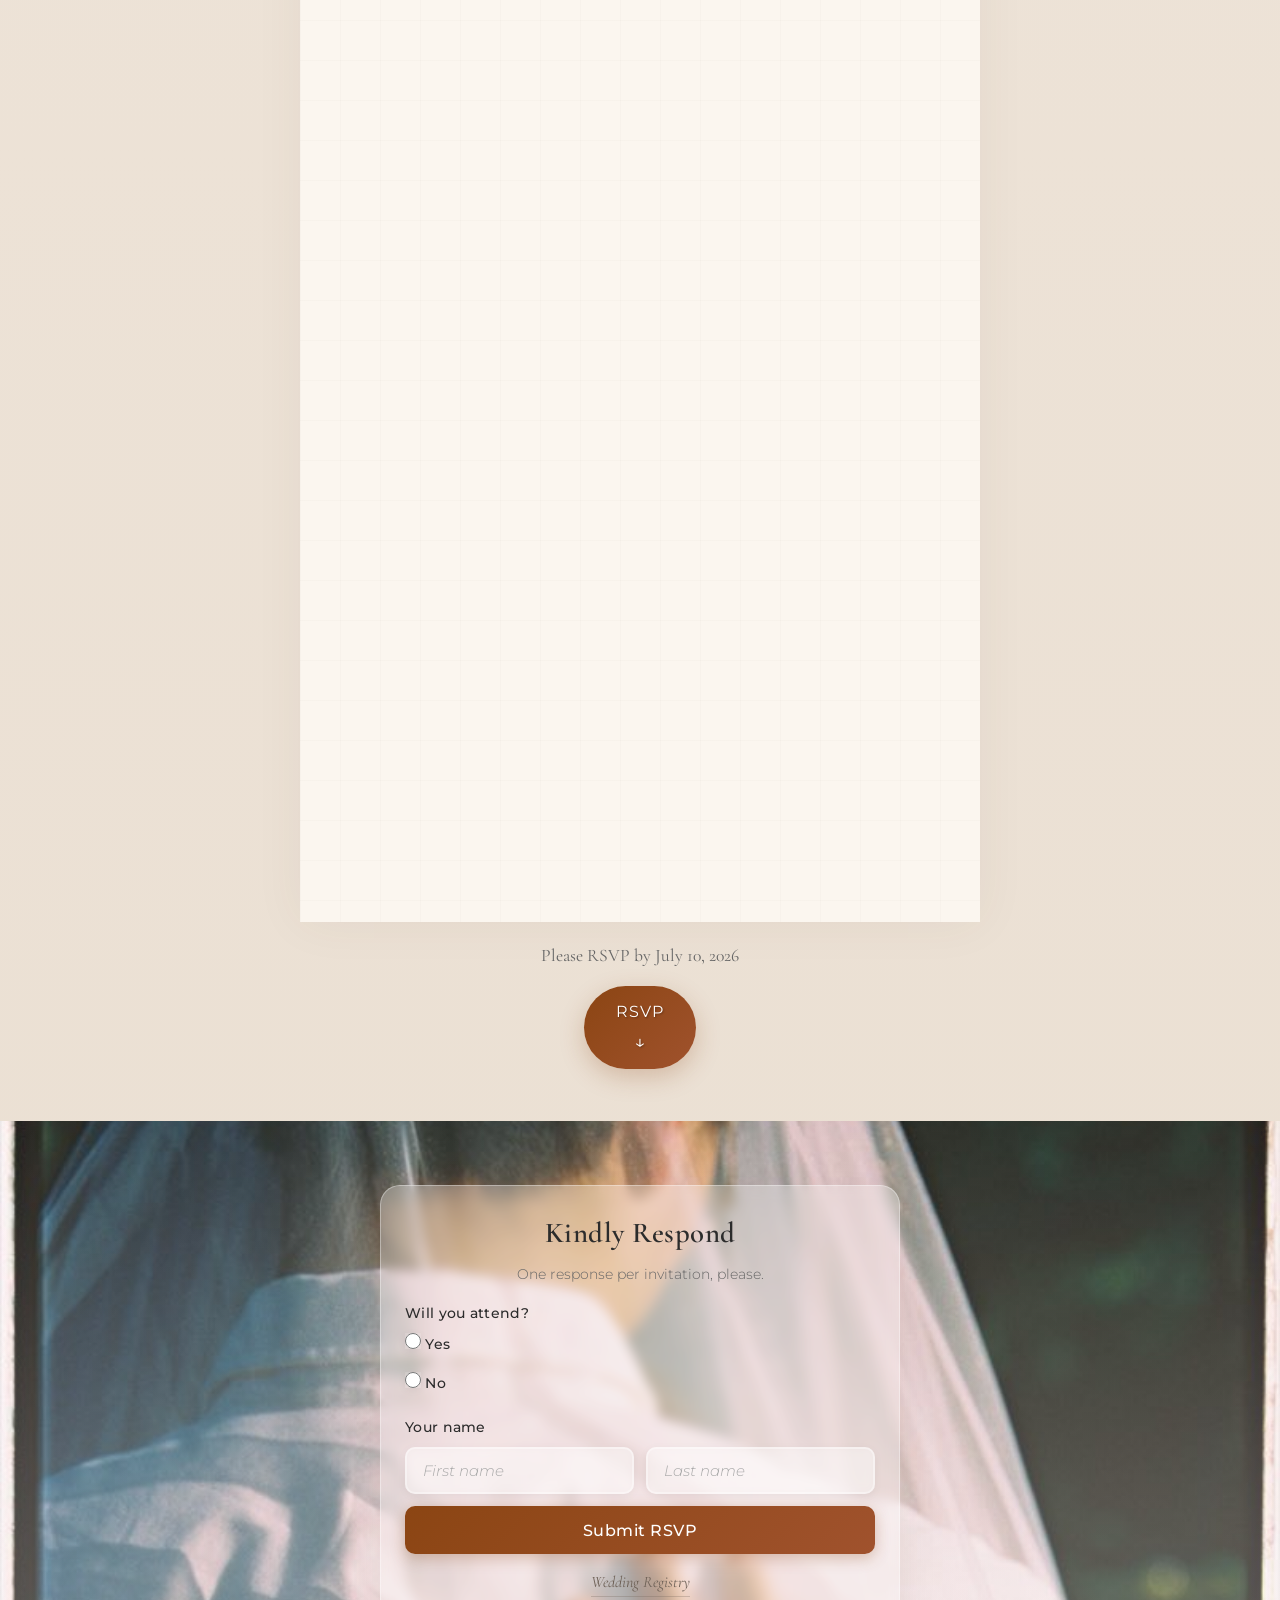
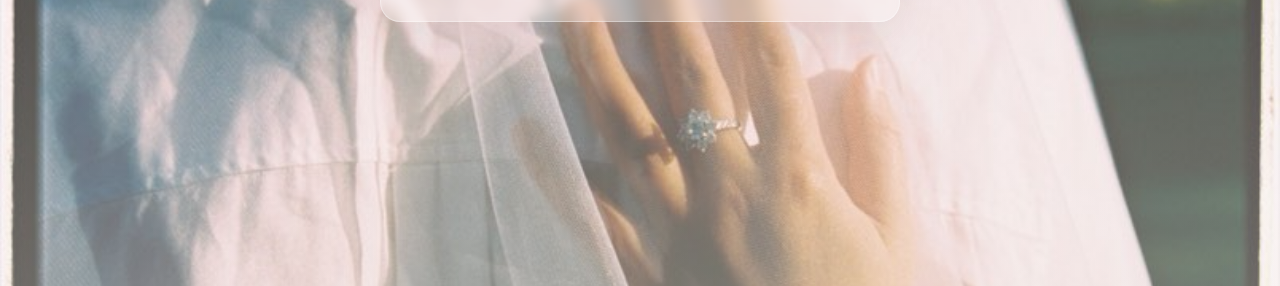
==== commit c2490684: "Update RSVP name fields and collage sizing Split guest and partner names into first/last fields whil" ====
--- a/index.html
+++ b/index.html
@@ -205,8 +205,12 @@
                     </div>
 
                     <div class="form-group">
-                        <label for="yourName">Your name</label>
-                        <input type="text" id="yourName" required placeholder="Full name">
+                        <label>Your name</label>
+                        <div class="name-fields">
+                            <input type="text" id="firstName" required placeholder="First name" autocomplete="given-name">
+                            <input type="text" id="lastName" required placeholder="Last name" autocomplete="family-name">
+                        </div>
+                        <input type="hidden" id="yourName">
                     </div>
 
                     <div id="attendingDetails" hidden>
@@ -218,8 +222,12 @@
                         </div>
 
                         <div class="form-group partner-group" id="partnerGroup" hidden>
-                            <label for="partnerName">Partner's name</label>
-                            <input type="text" id="partnerName" placeholder="Full name">
+                            <label>Partner's name</label>
+                            <div class="name-fields">
+                                <input type="text" id="partnerFirstName" placeholder="First name" autocomplete="given-name">
+                                <input type="text" id="partnerLastName" placeholder="Last name" autocomplete="family-name">
+                            </div>
+                            <input type="hidden" id="partnerName">
                         </div>
 
                         <div class="form-group">
--- a/assets/css/rsvp.css
+++ b/assets/css/rsvp.css
@@ -354,7 +354,7 @@
 .editorial-collage {
     display: grid;
     grid-template-columns: 1fr 1fr;
-    gap: 1.5rem 2rem;
+    gap: 1.25rem 1.5rem;
     width: 100%;
     margin: 1.5rem 0 3rem;
 }
@@ -405,7 +405,7 @@
 
 .editorial-collage__cluster--left .editorial-collage__tile--doorway {
     z-index: 1;
-    width: 68%;
+    width: 78%;
     justify-self: end;
 }
 
@@ -416,7 +416,7 @@
 
 .editorial-collage__cluster--right .editorial-collage__tile--arch {
     z-index: 1;
-    width: 68%;
+    width: 78%;
     justify-self: start;
 }
 
@@ -460,8 +460,9 @@
 
 @media (min-width: 769px) {
     .editorial-collage {
-        gap: 2rem 3rem;
-        margin: 2rem 0 3.5rem;
+        gap: 1.75rem 2rem;
+        width: calc(100% + 3rem);
+        margin: 2rem -1.5rem 3.5rem;
     }
 
     .editorial-collage__cluster {
@@ -470,7 +471,7 @@
 
     .editorial-collage__cluster--left .editorial-collage__tile--doorway,
     .editorial-collage__cluster--right .editorial-collage__tile--arch {
-        width: 62%;
+        width: 76%;
     }
 }
 
@@ -722,6 +723,12 @@
     line-height: 1.5;
 }
 
+.name-fields {
+    display: grid;
+    grid-template-columns: 1fr 1fr;
+    gap: 0.75rem;
+}
+
 .success-gift-note {
     margin-top: 1.25rem;
     padding-top: 1.25rem;
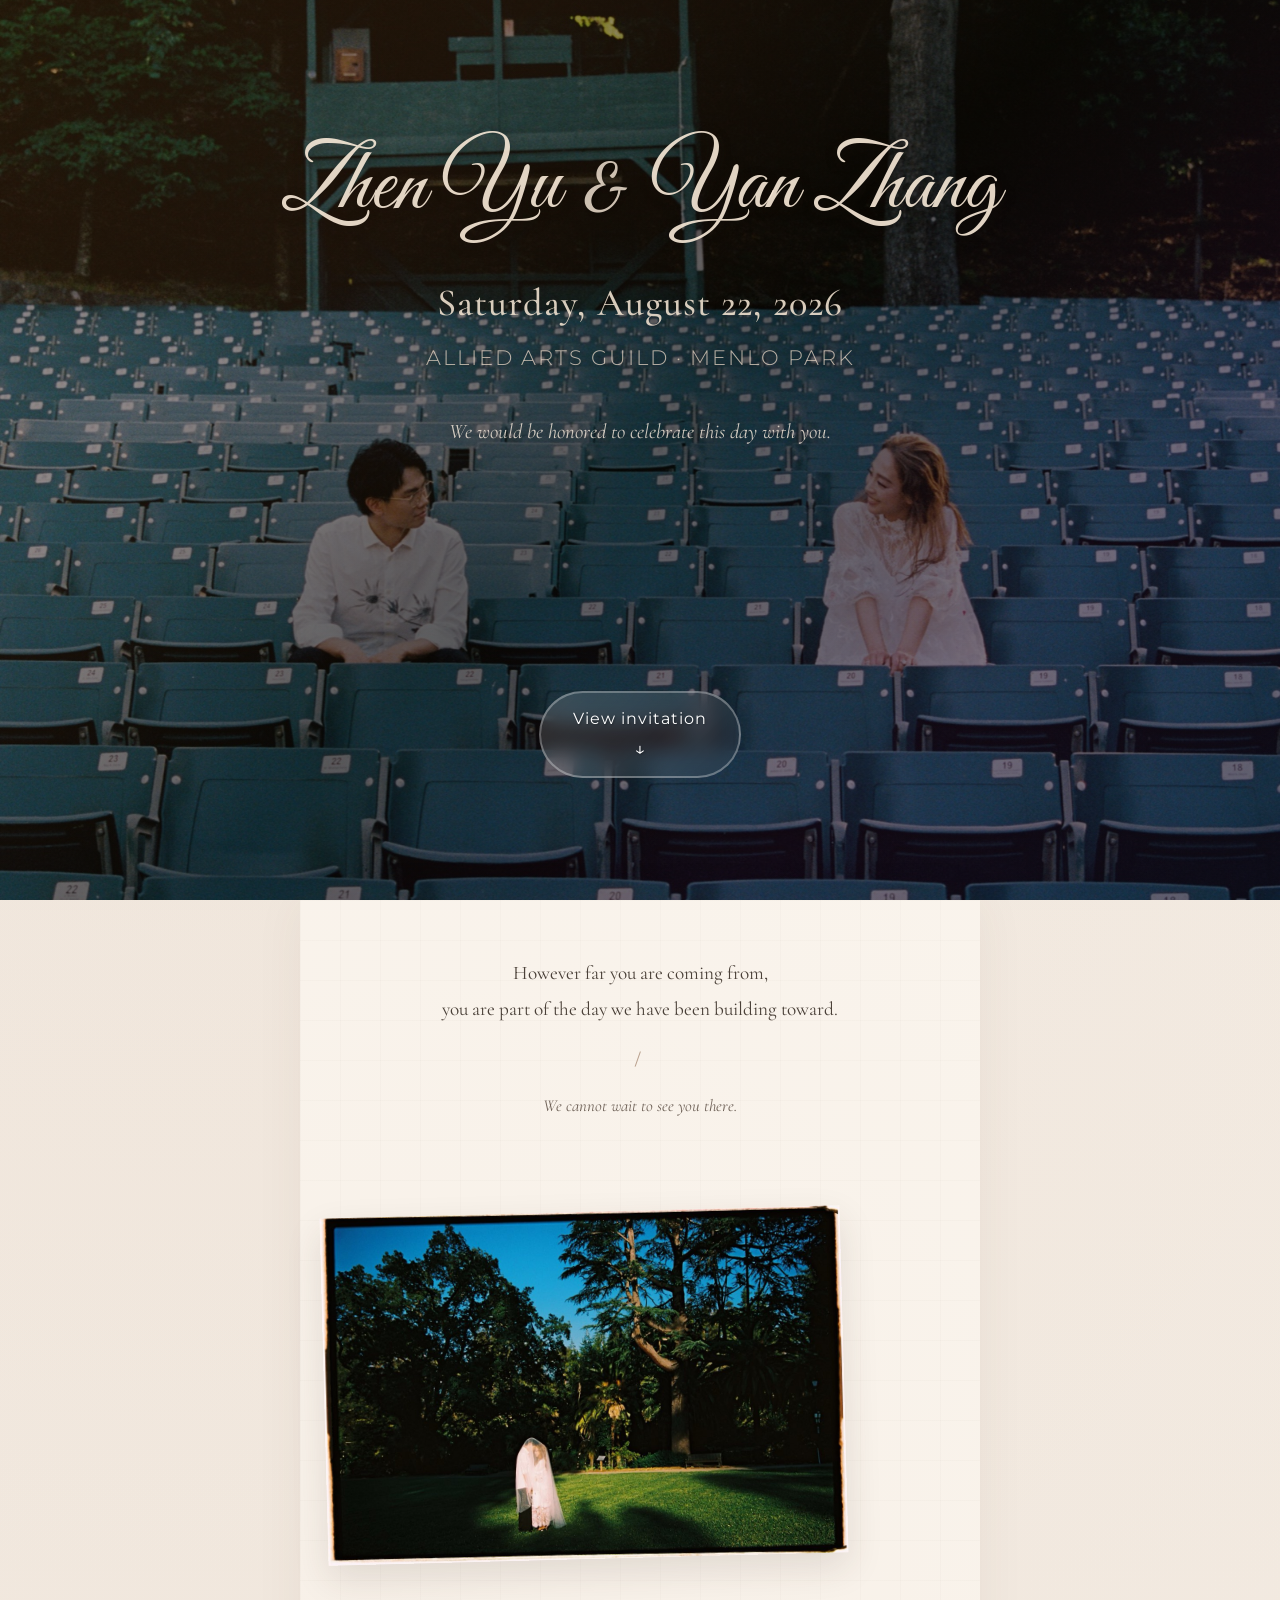
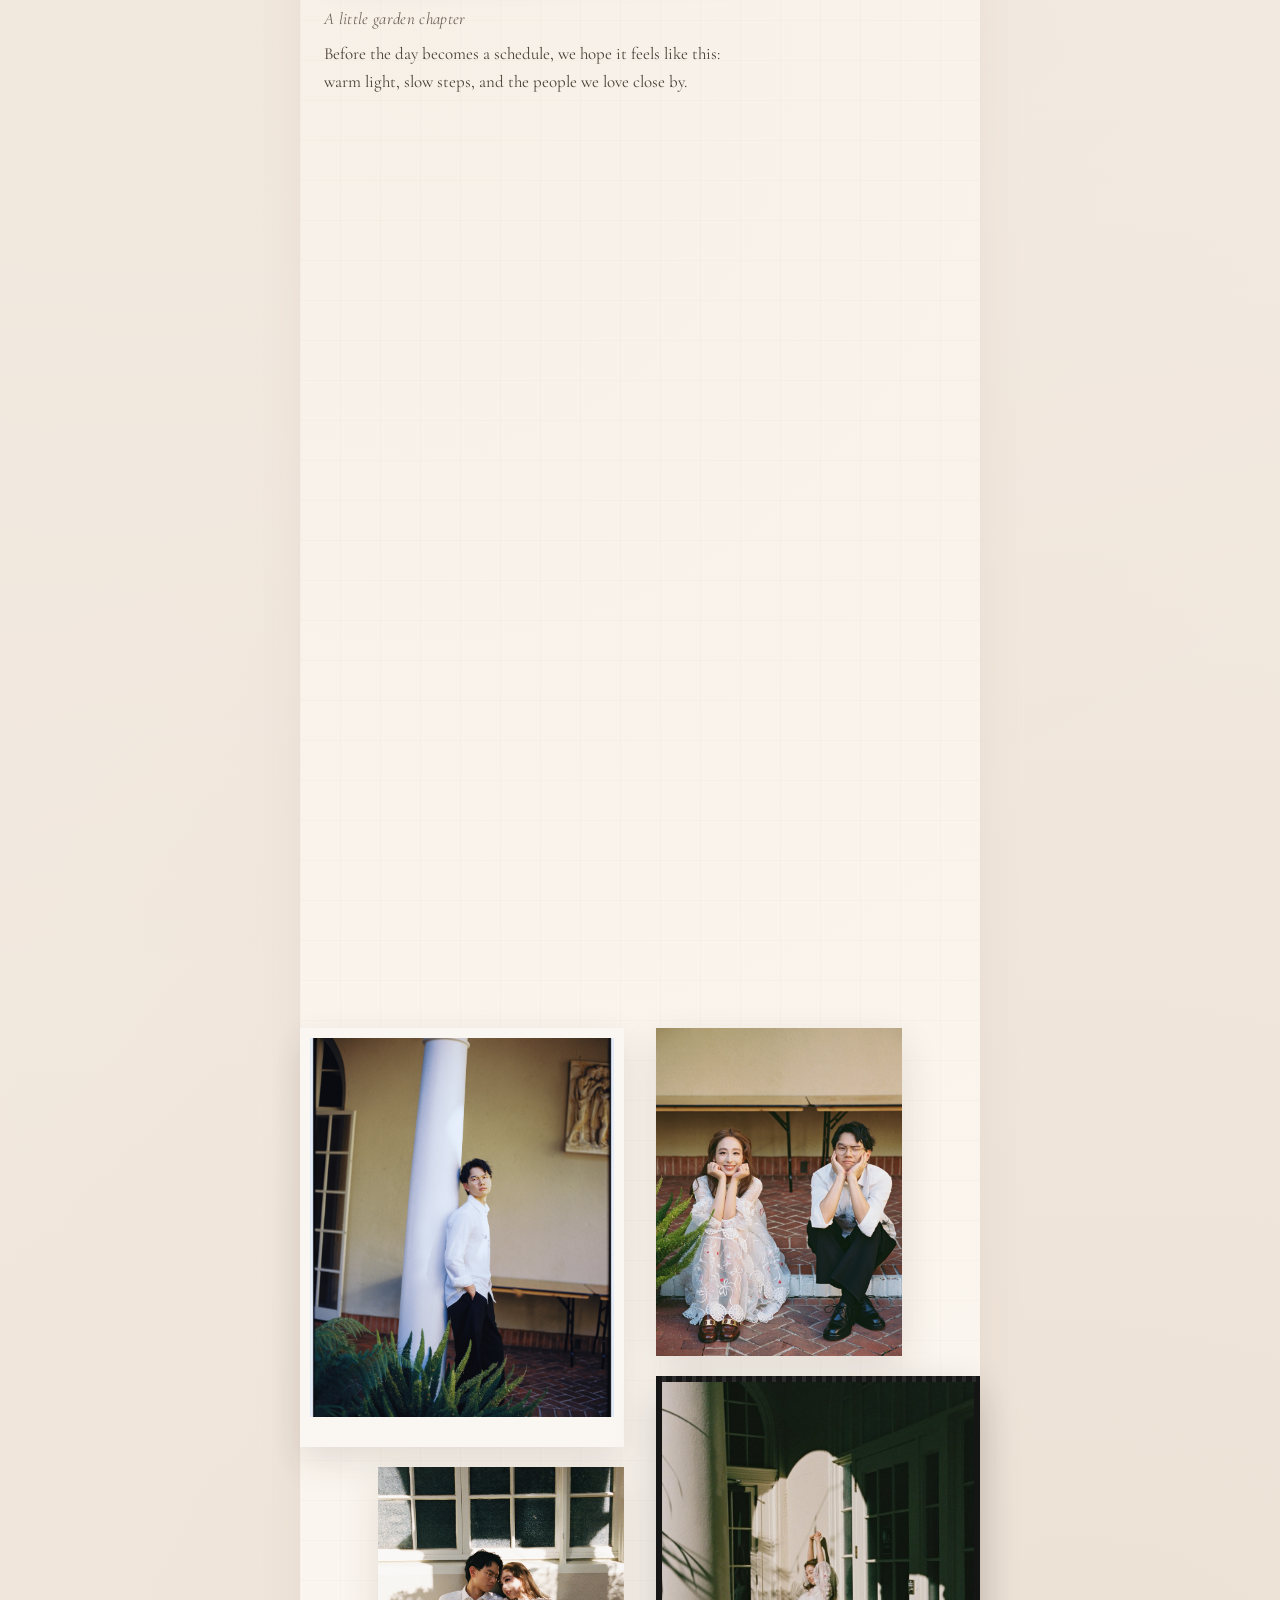
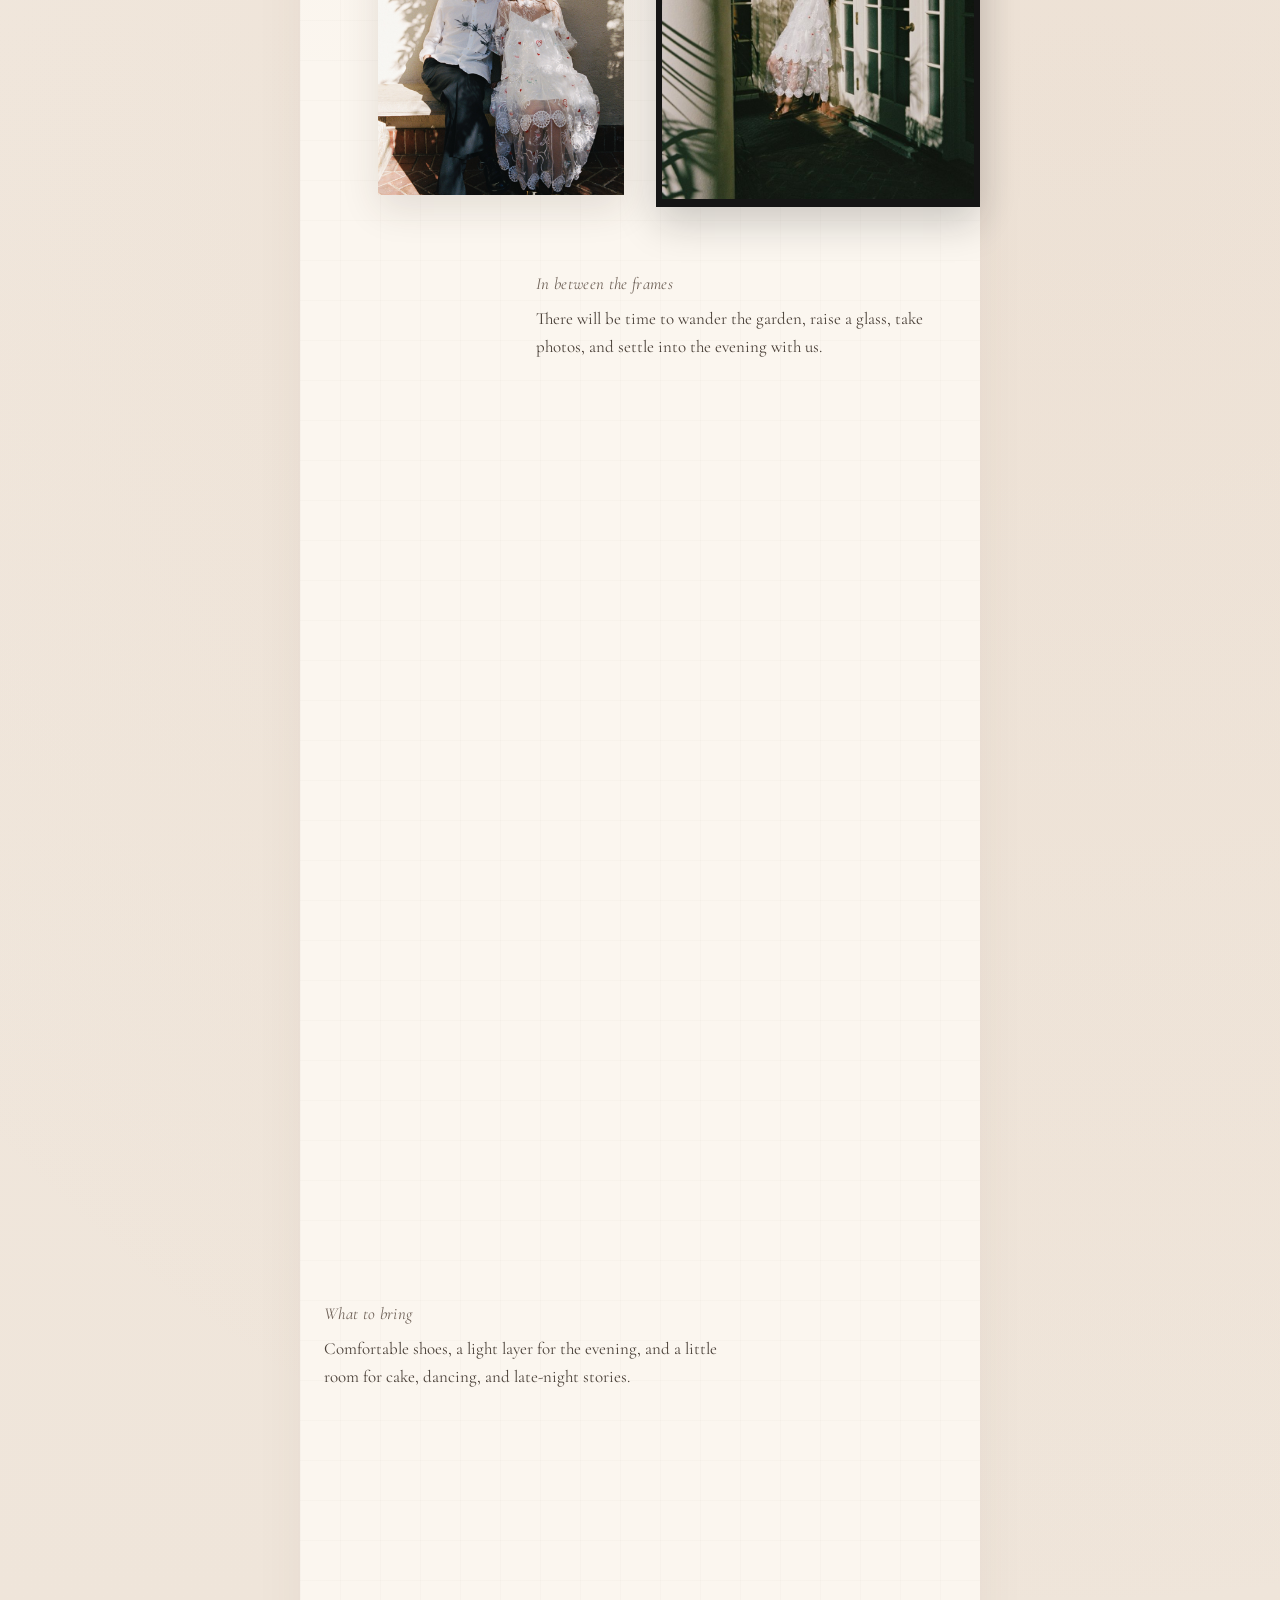
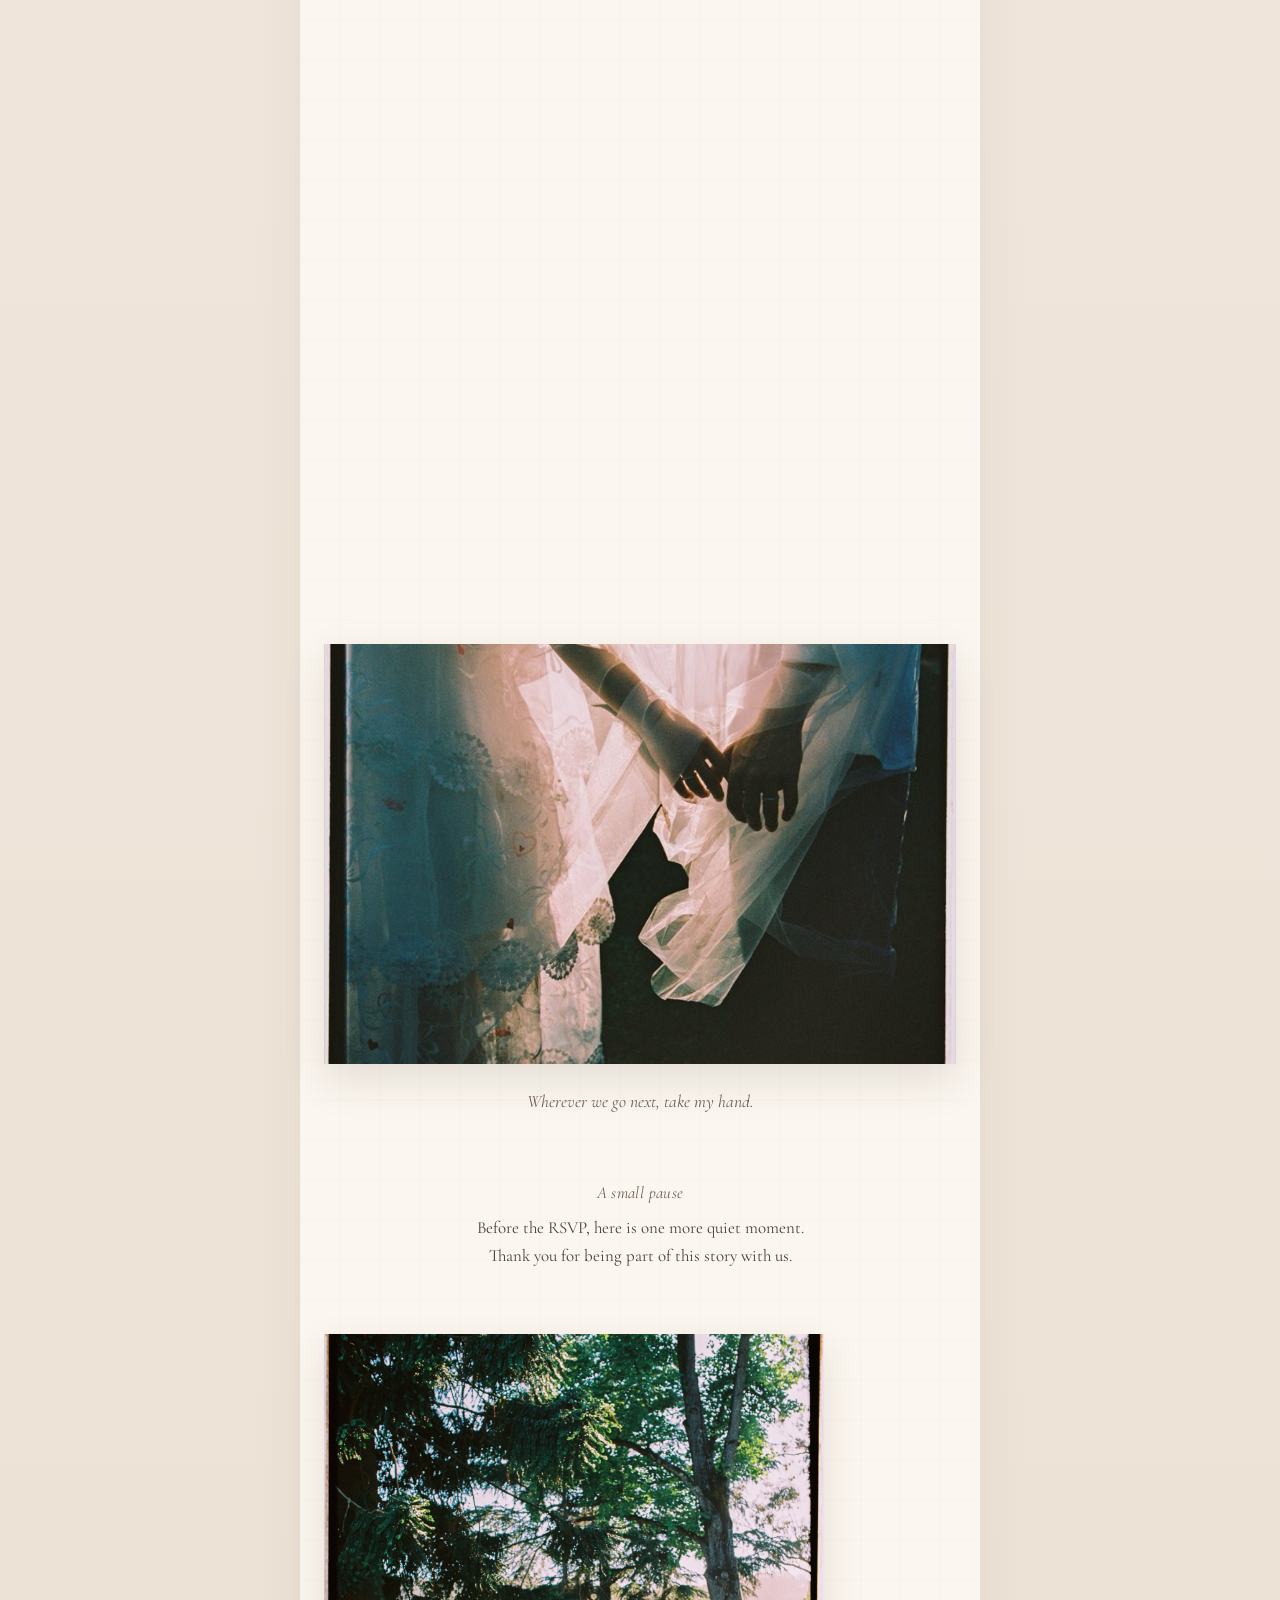
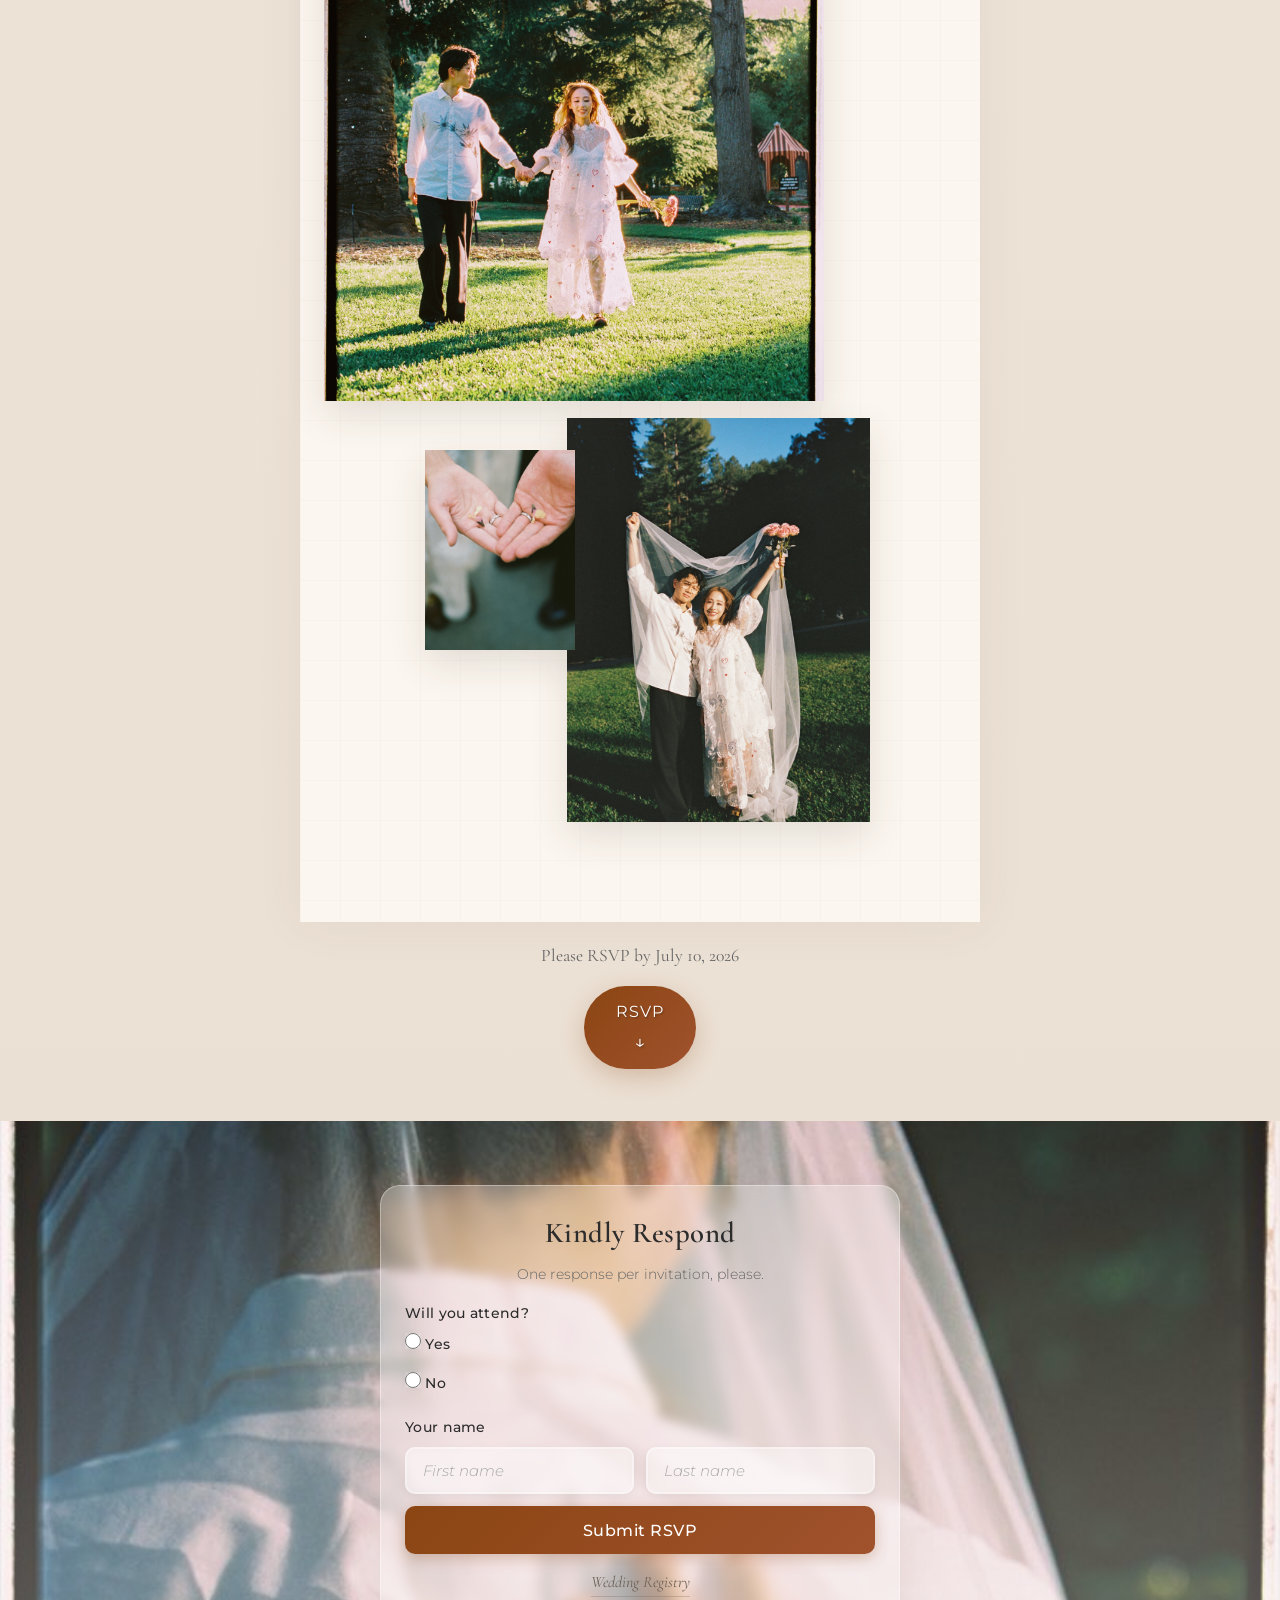
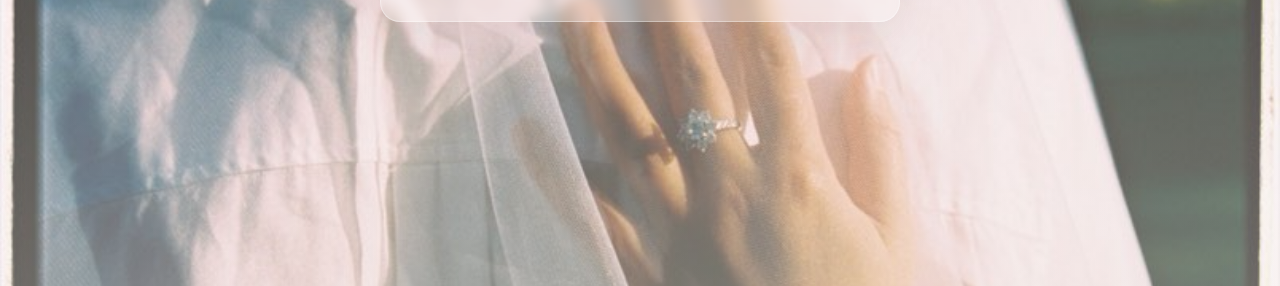
==== commit d7ce5586: "Update RSVP photos, hero, and collage layout tweaks. Set r13 as the hero image, swap replacement wed" ====
--- a/index.html
+++ b/index.html
@@ -14,15 +14,17 @@
     <section class="hero rsvp-hero">
         <div class="hero-overlay"></div>
         <div class="hero-content">
-            <div class="hero-text">
-                <div class="couple-names">
-                    <span class="name">Zhen Yu</span>
-                    <span class="ampersand">&</span>
-                    <span class="name">Yan Zhang</span>
-                </div>
-                <div class="wedding-details">
-                    <div class="date">Saturday, August 22, 2026</div>
-                    <div class="location">Allied Arts Guild <span class="location-separator">·</span> <span class="location-city">Menlo Park</span></div>
+            <div class="hero-intro">
+                <div class="hero-text">
+                    <div class="couple-names">
+                        <span class="name">Zhen Yu</span>
+                        <span class="ampersand">&</span>
+                        <span class="name">Yan Zhang</span>
+                    </div>
+                    <div class="wedding-details">
+                        <div class="date">Saturday, August 22, 2026</div>
+                        <div class="location">Allied Arts Guild <span class="location-separator">·</span> <span class="location-city">Menlo Park</span></div>
+                    </div>
                 </div>
                 <p class="invitation-text">We would be honored to celebrate this day with you.</p>
             </div>
@@ -72,10 +74,10 @@
             <div class="scatter editorial-collage">
                 <div class="editorial-collage__cluster editorial-collage__cluster--left">
                     <figure class="editorial-collage__polaroid">
+                        <img src="assets/images/wedding/18-moody-doorway-portrait.jpg" alt="">
+                    </figure>
+                    <figure class="editorial-collage__tile editorial-collage__tile--doorway">
                         <img src="assets/images/wedding/17-moody-groom-doorway.jpg" alt="">
-                    </figure>
-                    <figure class="editorial-collage__tile editorial-collage__tile--doorway">
-                        <img src="assets/images/wedding/18-moody-doorway-portrait.jpg" alt="">
                     </figure>
                 </div>
                 <div class="editorial-collage__cluster editorial-collage__cluster--right">
--- a/assets/css/rsvp.css
+++ b/assets/css/rsvp.css
@@ -6,9 +6,16 @@
         linear-gradient(180deg, #f5eee6 0%, #efe5da 58%, #eadfd2 100%);
 }
 
-.rsvp-hero {
-    background: linear-gradient(135deg, rgba(0,0,0,0.35), rgba(0,0,0,0.55)),
-                url('../images/wedding/06-outdoor-backlit-veil.jpg') center 40%/cover no-repeat;
+.hero.rsvp-hero {
+    --hero-image: url('../images/hero-candidates/r13.jpg');
+    --hero-position: center 40%;
+    background-color: #2a2018;
+    background-image:
+        linear-gradient(135deg, rgba(0, 0, 0, 0.35), rgba(0, 0, 0, 0.55)),
+        var(--hero-image);
+    background-position: center, var(--hero-position);
+    background-size: auto, cover;
+    background-repeat: no-repeat, no-repeat;
 }
 
 .rsvp-hero .invitation-text {
@@ -35,6 +42,10 @@
 
 .rsvp-hero .hero-button {
     transform: translateY(-2rem);
+}
+
+.rsvp-hero .hero-intro {
+    text-align: center;
 }
 
 .invitation-paper {
@@ -327,9 +338,10 @@
 }
 
 .stagger-pair--mixed .scatter-photo--landscape.scatter-photo--left {
-    width: 58%;
-    max-width: 360px;
+    width: 50%;
+    max-width: 280px;
     aspect-ratio: 1 / 1;
+    object-position: center top;
 }
 
 .polaroid {
@@ -893,9 +905,29 @@
         margin-top: 5.5rem;
     }
 
+    .rsvp-hero .hero-content {
+        padding-bottom: 10vh;
+    }
+
+    .rsvp-hero .hero-intro {
+        display: contents;
+    }
+
+    .rsvp-hero .hero-text {
+        flex: 1 1 auto;
+    }
+
     .rsvp-hero .invitation-text {
         font-size: 0.98rem;
         white-space: nowrap;
+        margin-top: auto;
+        margin-bottom: 0.85rem;
+        flex-shrink: 0;
+    }
+
+    .rsvp-hero .hero-button {
+        flex-shrink: 0;
+        transform: none;
     }
 
     .rsvp-hero .location-separator {
@@ -1051,8 +1083,7 @@
         grid-template-columns: 4rem 1fr;
     }
 
-    .rsvp-hero {
-        background: linear-gradient(135deg, rgba(0,0,0,0.35), rgba(0,0,0,0.55)),
-                    url('../images/wedding/06-outdoor-backlit-veil.jpg') center 35%/cover no-repeat;
-    }
-}
+    .hero.rsvp-hero {
+        --hero-position: center 35%;
+    }
+}
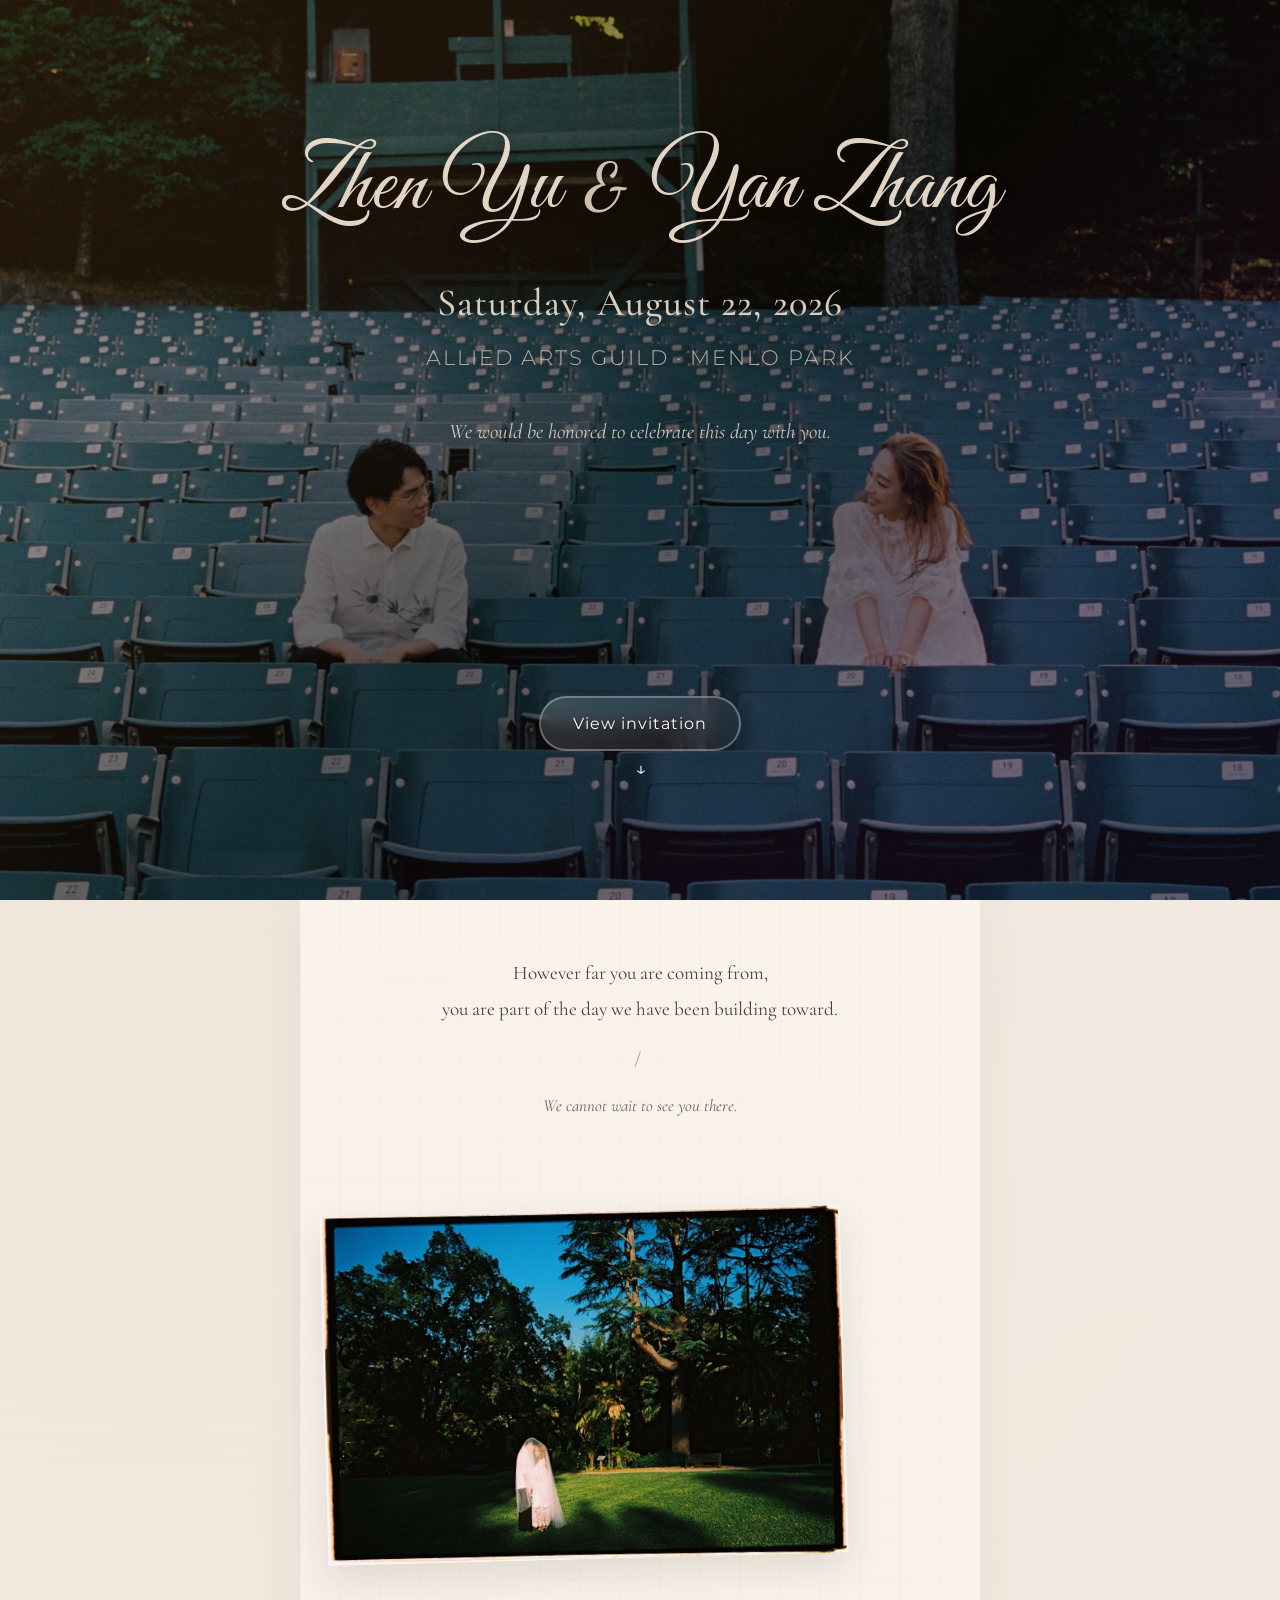
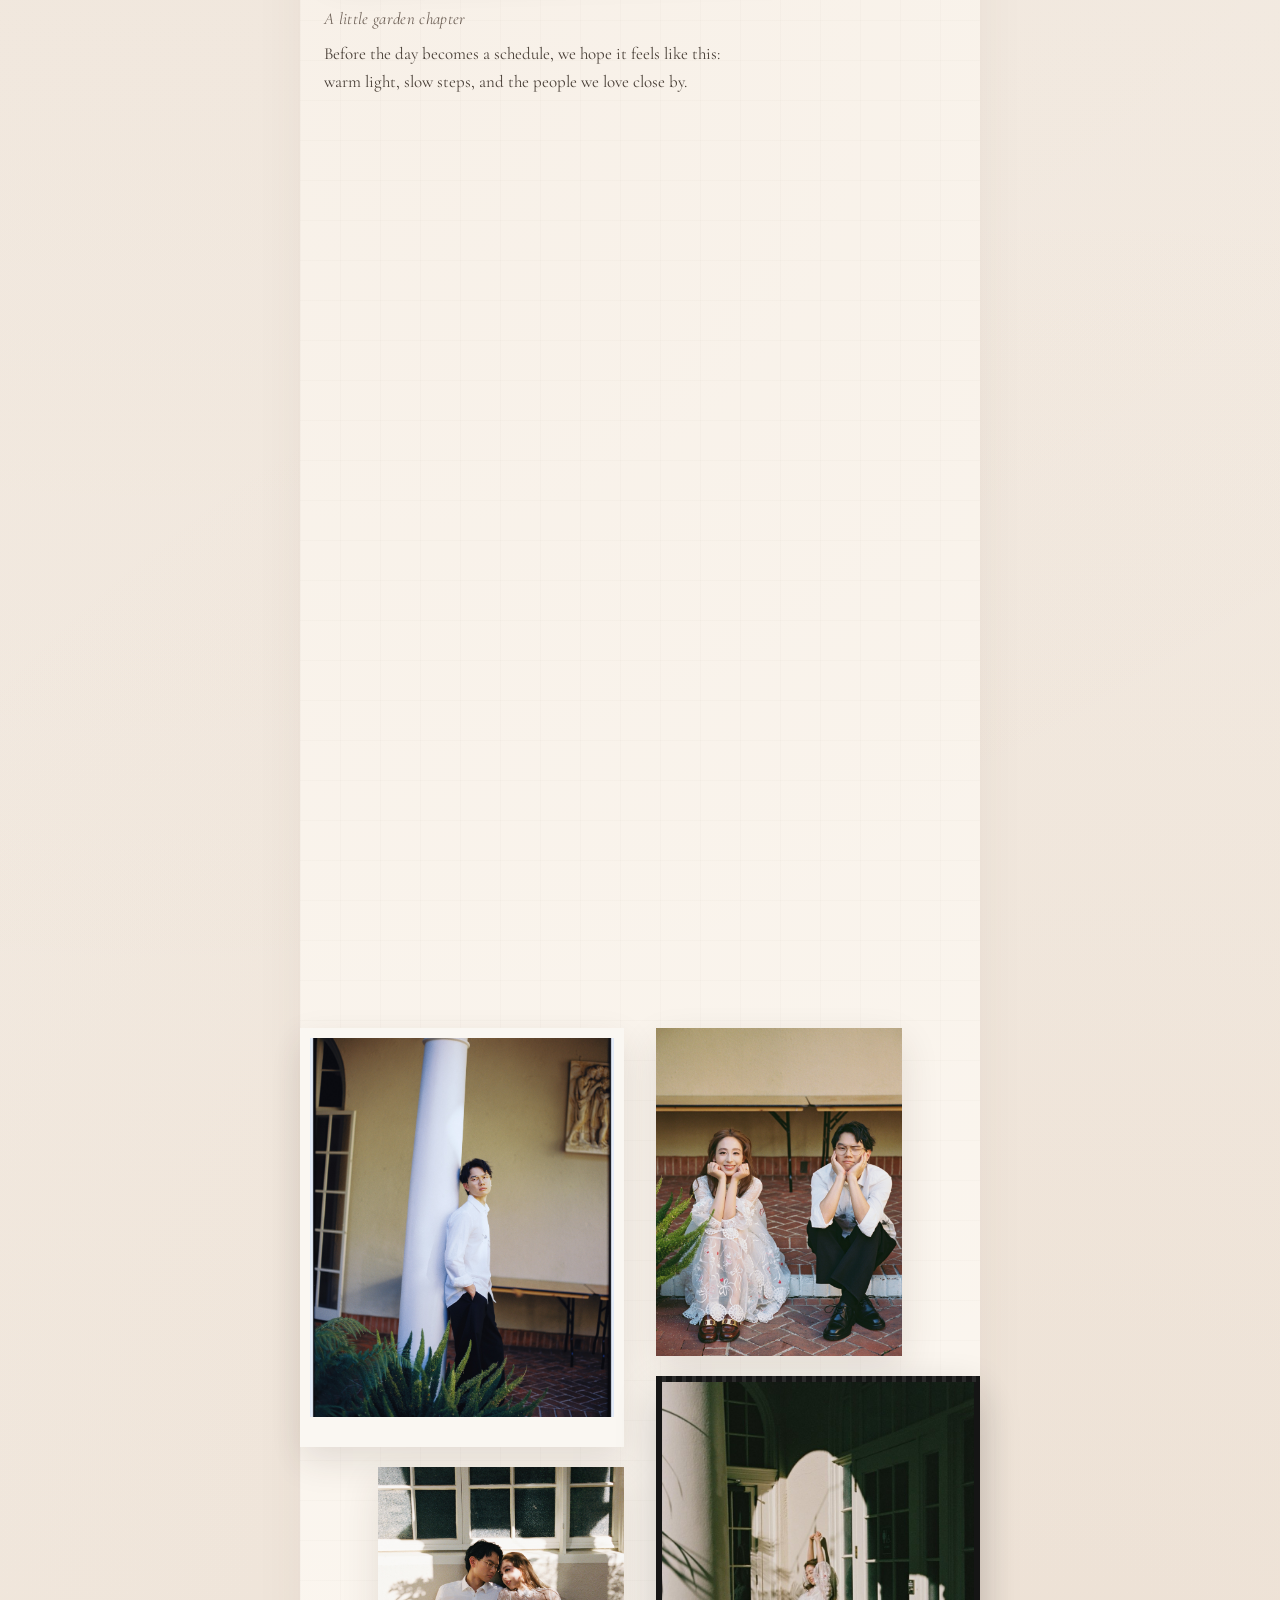
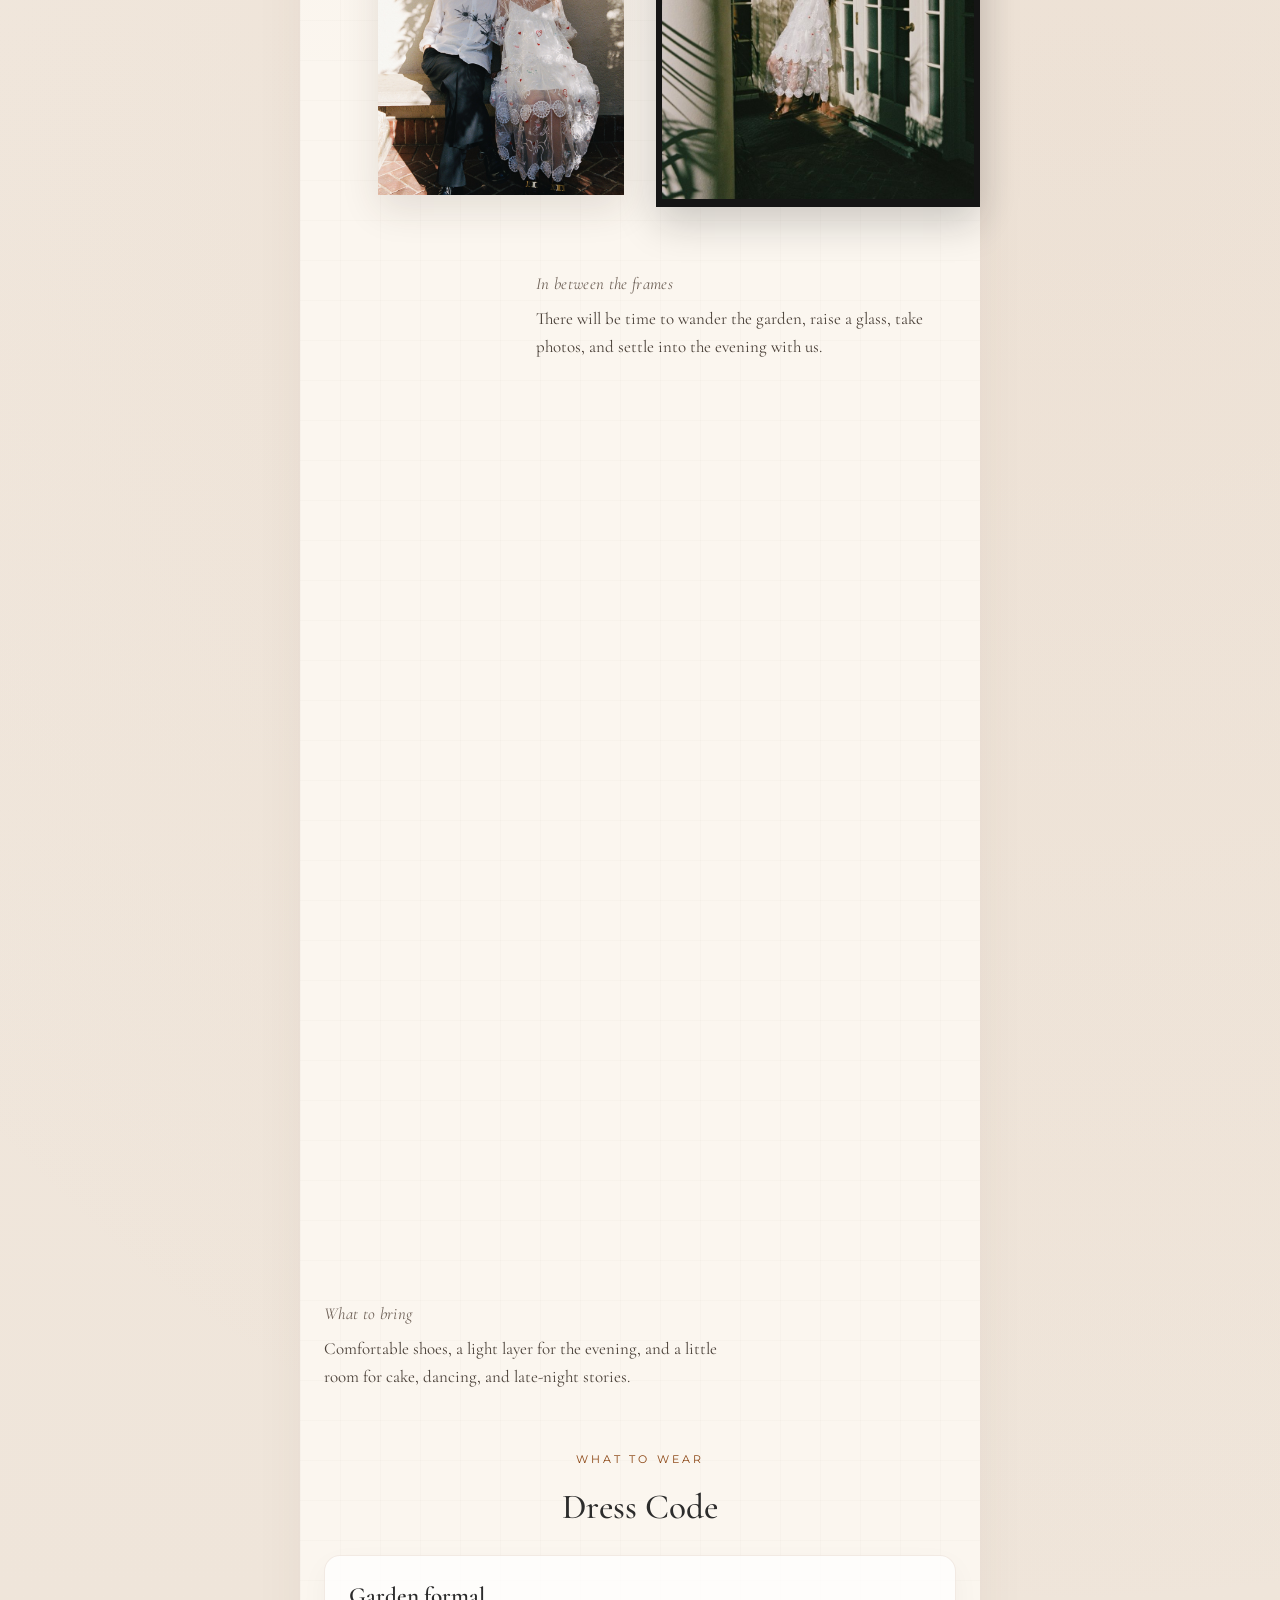
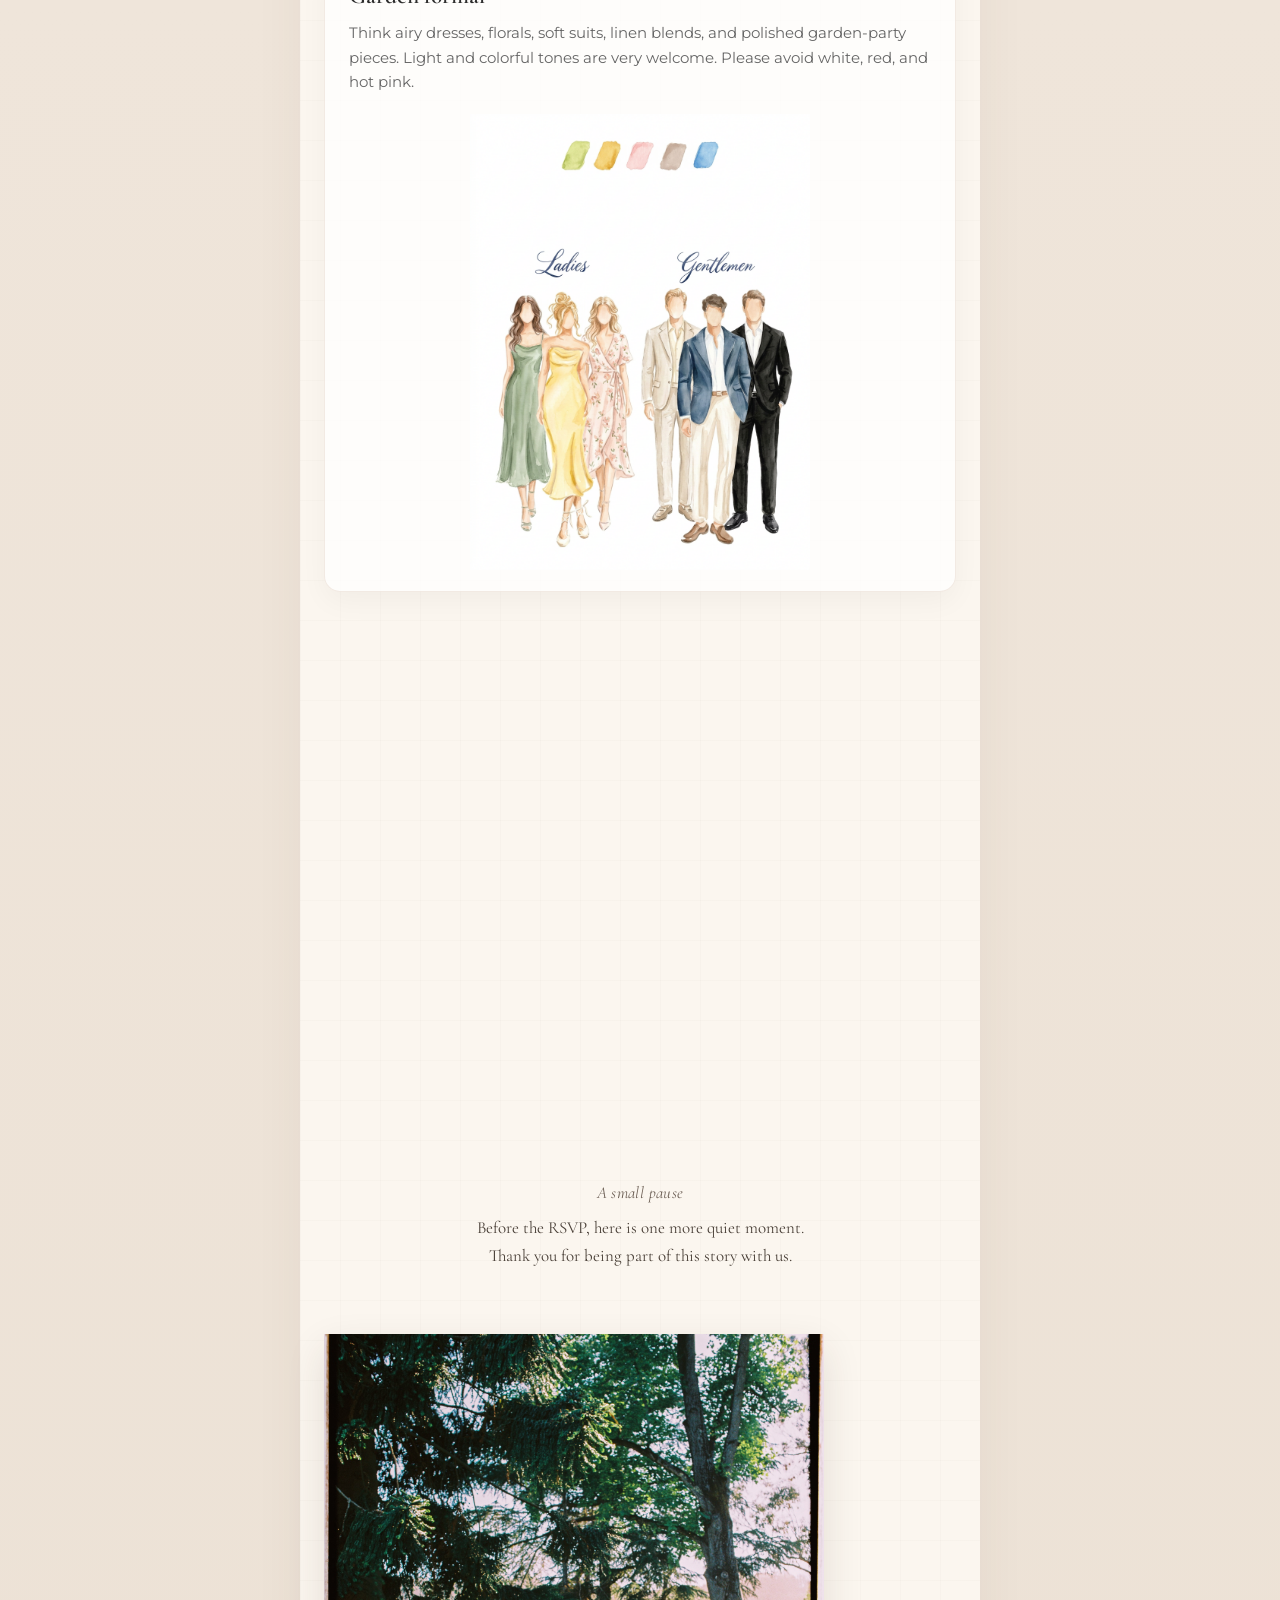
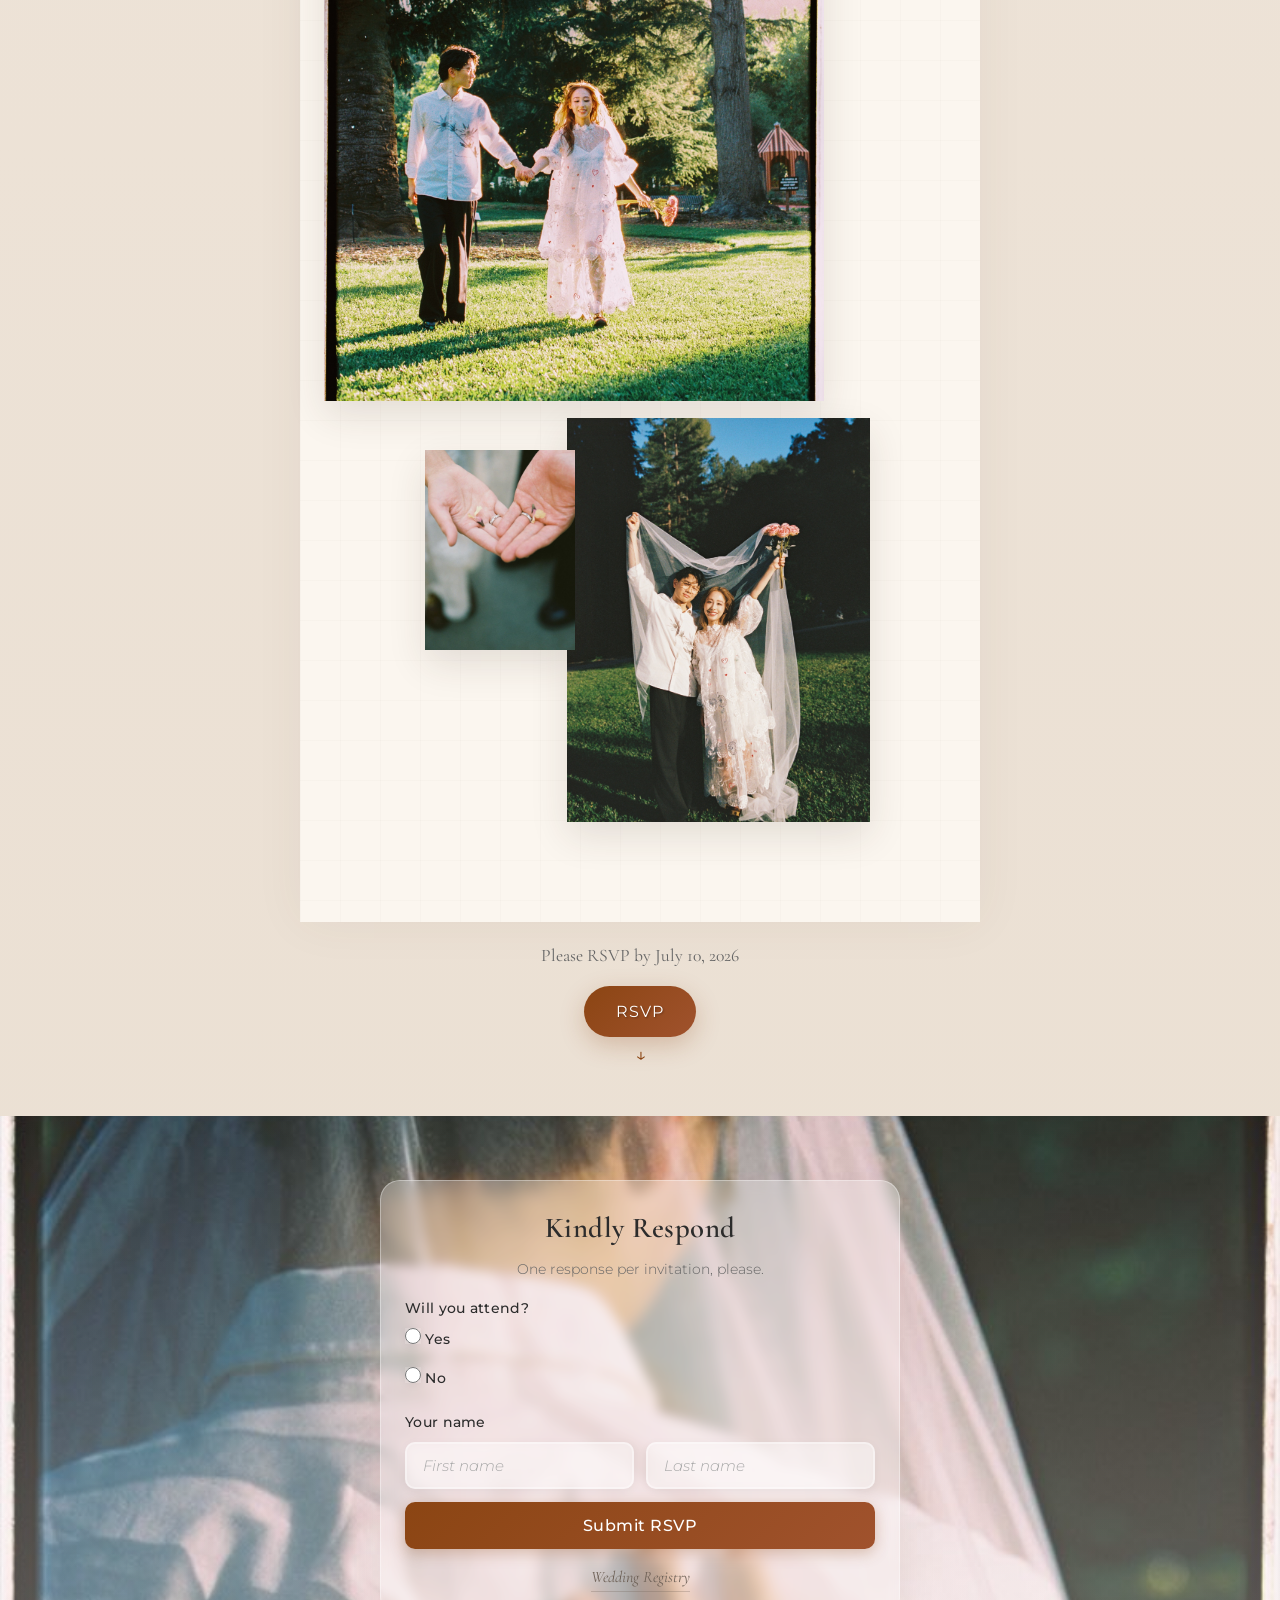
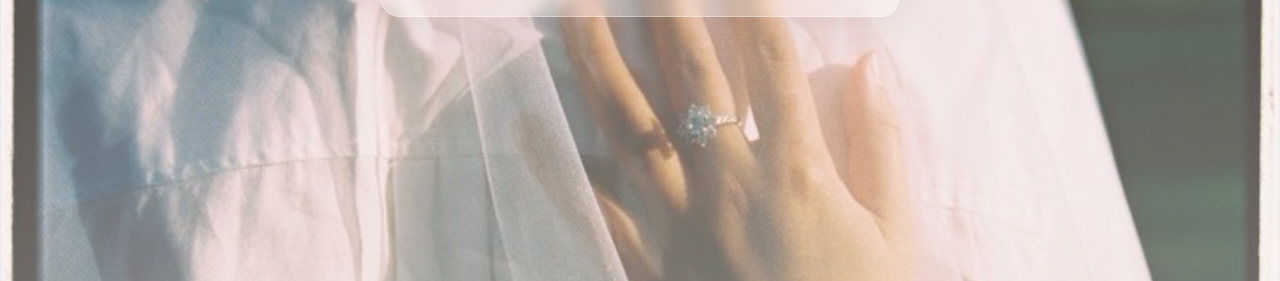
==== commit acf6a691: "Polish hero mobile layout, scroll buttons, and photo crops. Move hero title block higher on phone, p" ====
--- a/index.html
+++ b/index.html
@@ -29,10 +29,12 @@
                 <p class="invitation-text">We would be honored to celebrate this day with you.</p>
             </div>
             <div class="hero-button">
-                <button class="scroll-button" onclick="scrollToSection('invitation-paper')">
-                    <span>View invitation</span>
-                    <div class="scroll-arrow">↓</div>
-                </button>
+                <div class="scroll-cta">
+                    <button class="scroll-button" onclick="scrollToSection('invitation-paper')">
+                        <span>View invitation</span>
+                    </button>
+                    <div class="scroll-arrow" aria-hidden="true">↓</div>
+                </div>
             </div>
         </div>
     </section>
@@ -177,10 +179,12 @@
 
     <section class="rsvp-cta">
         <p class="rsvp-cta-text">Please RSVP by July 10, 2026</p>
-        <button class="scroll-button rsvp-cta-btn" onclick="scrollToRsvpForm()">
-            <span>RSVP</span>
-            <div class="scroll-arrow">↓</div>
-        </button>
+        <div class="scroll-cta">
+            <button class="scroll-button rsvp-cta-btn" onclick="scrollToRsvpForm()">
+                <span>RSVP</span>
+            </button>
+            <div class="scroll-arrow scroll-arrow--cta" aria-hidden="true">↓</div>
+        </div>
     </section>
 
     <section class="form-section rsvp-form-section" id="form-section">
--- a/assets/css/style.css
+++ b/assets/css/style.css
@@ -155,6 +155,13 @@
     align-self: center;
 }
 
+.scroll-cta {
+    display: inline-flex;
+    flex-direction: column;
+    align-items: center;
+    gap: 0.5rem;
+}
+
 .scroll-button {
     background: linear-gradient(135deg, rgba(255,255,255,0.15), rgba(255,255,255,0.05));
     border: 2px solid rgba(255,255,255,0.3);
@@ -168,8 +175,11 @@
     letter-spacing: 1px;
     transition: all 0.3s ease;
     backdrop-filter: blur(10px);
-    position: relative;
     text-shadow: 1px 1px 2px rgba(0,0,0,0.3);
+    display: inline-flex;
+    align-items: center;
+    justify-content: center;
+    text-align: center;
 }
 
 .scroll-button:hover {
@@ -180,9 +190,11 @@
 }
 
 .scroll-arrow {
-    margin-top: 0.5rem;
+    margin-top: 0;
     font-size: 1.2rem;
+    line-height: 1;
     animation: bounce 2s infinite;
+    pointer-events: none;
 }
 
 /* Form Section */
--- a/assets/css/rsvp.css
+++ b/assets/css/rsvp.css
@@ -341,7 +341,7 @@
     width: 50%;
     max-width: 280px;
     aspect-ratio: 1 / 1;
-    object-position: center top;
+    object-position: center 18%;
 }
 
 .polaroid {
@@ -424,6 +424,7 @@
 .editorial-collage__tile--doorway img {
     aspect-ratio: 3 / 4;
     height: auto;
+    object-position: center 75%;
 }
 
 .editorial-collage__cluster--right .editorial-collage__tile--arch {
@@ -659,6 +660,11 @@
     margin: 0 0 1rem;
 }
 
+.rsvp-cta .scroll-arrow--cta {
+    color: #8B4513;
+    text-shadow: none;
+}
+
 .rsvp-cta-btn {
     background: linear-gradient(135deg, #8B4513, #A0522D);
     border: none;
@@ -906,6 +912,7 @@
     }
 
     .rsvp-hero .hero-content {
+        padding-top: 6vh;
         padding-bottom: 10vh;
     }
 
@@ -915,6 +922,28 @@
 
     .rsvp-hero .hero-text {
         flex: 1 1 auto;
+        align-self: flex-start;
+        width: 100%;
+    }
+
+    .rsvp-hero .couple-names {
+        margin-bottom: 0.6rem;
+    }
+
+    .rsvp-hero .ampersand {
+        margin: 0.2rem 0;
+    }
+
+    .rsvp-hero .wedding-details {
+        margin-bottom: 0;
+    }
+
+    .rsvp-hero .date {
+        margin-bottom: 0.2rem;
+    }
+
+    .rsvp-hero .location {
+        line-height: 1.35;
     }
 
     .rsvp-hero .invitation-text {
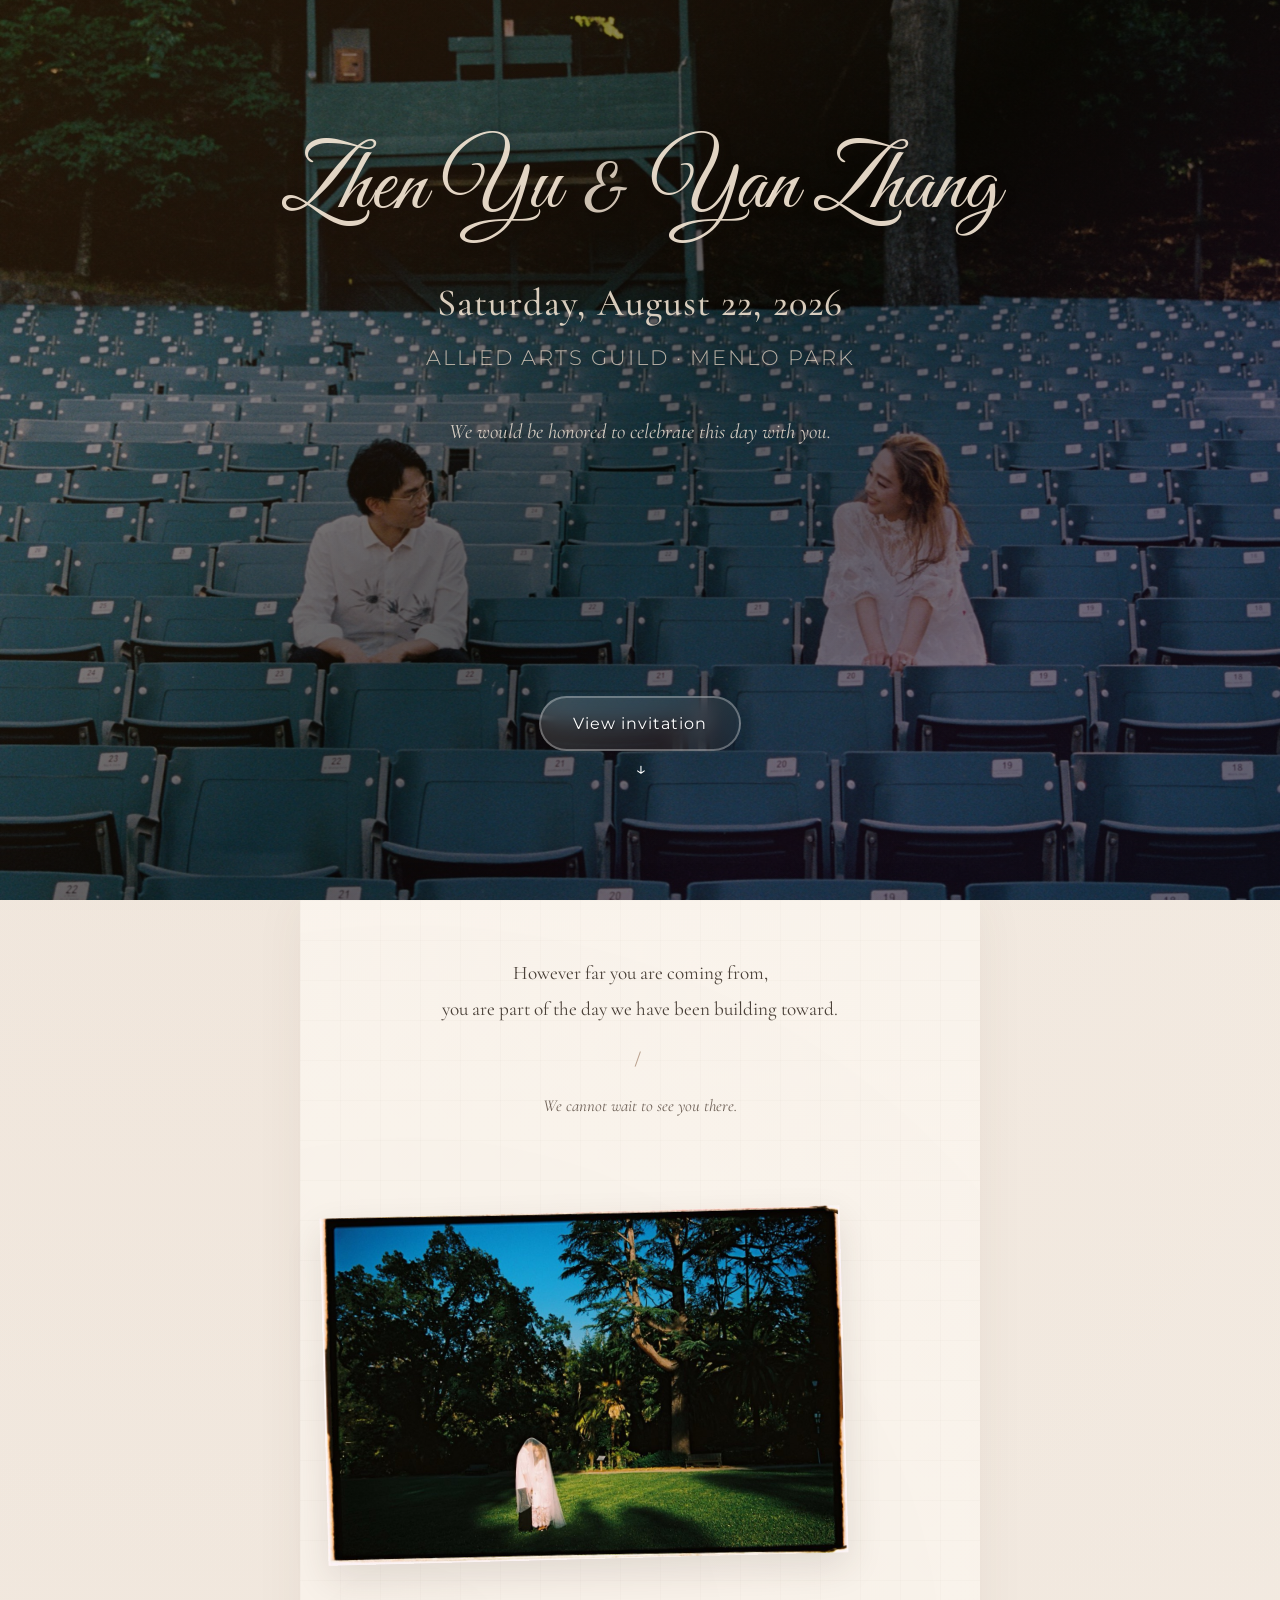
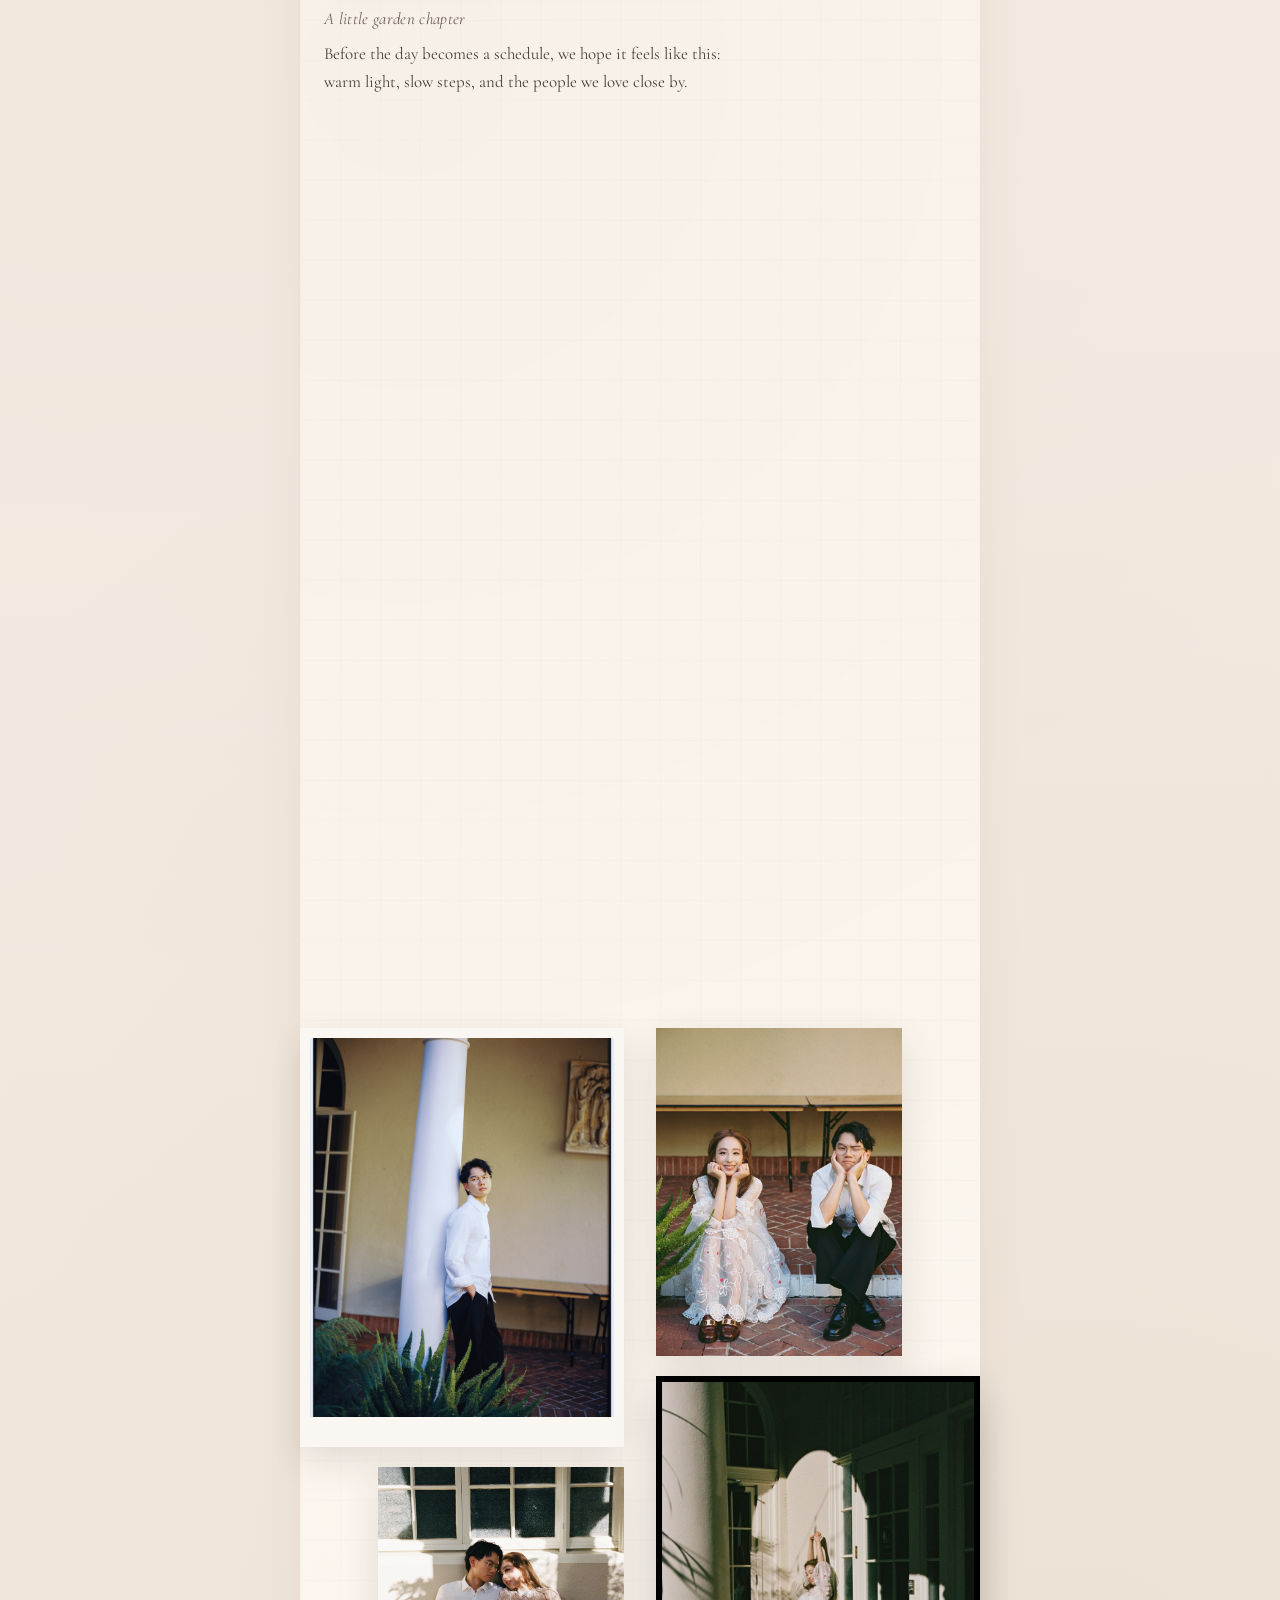
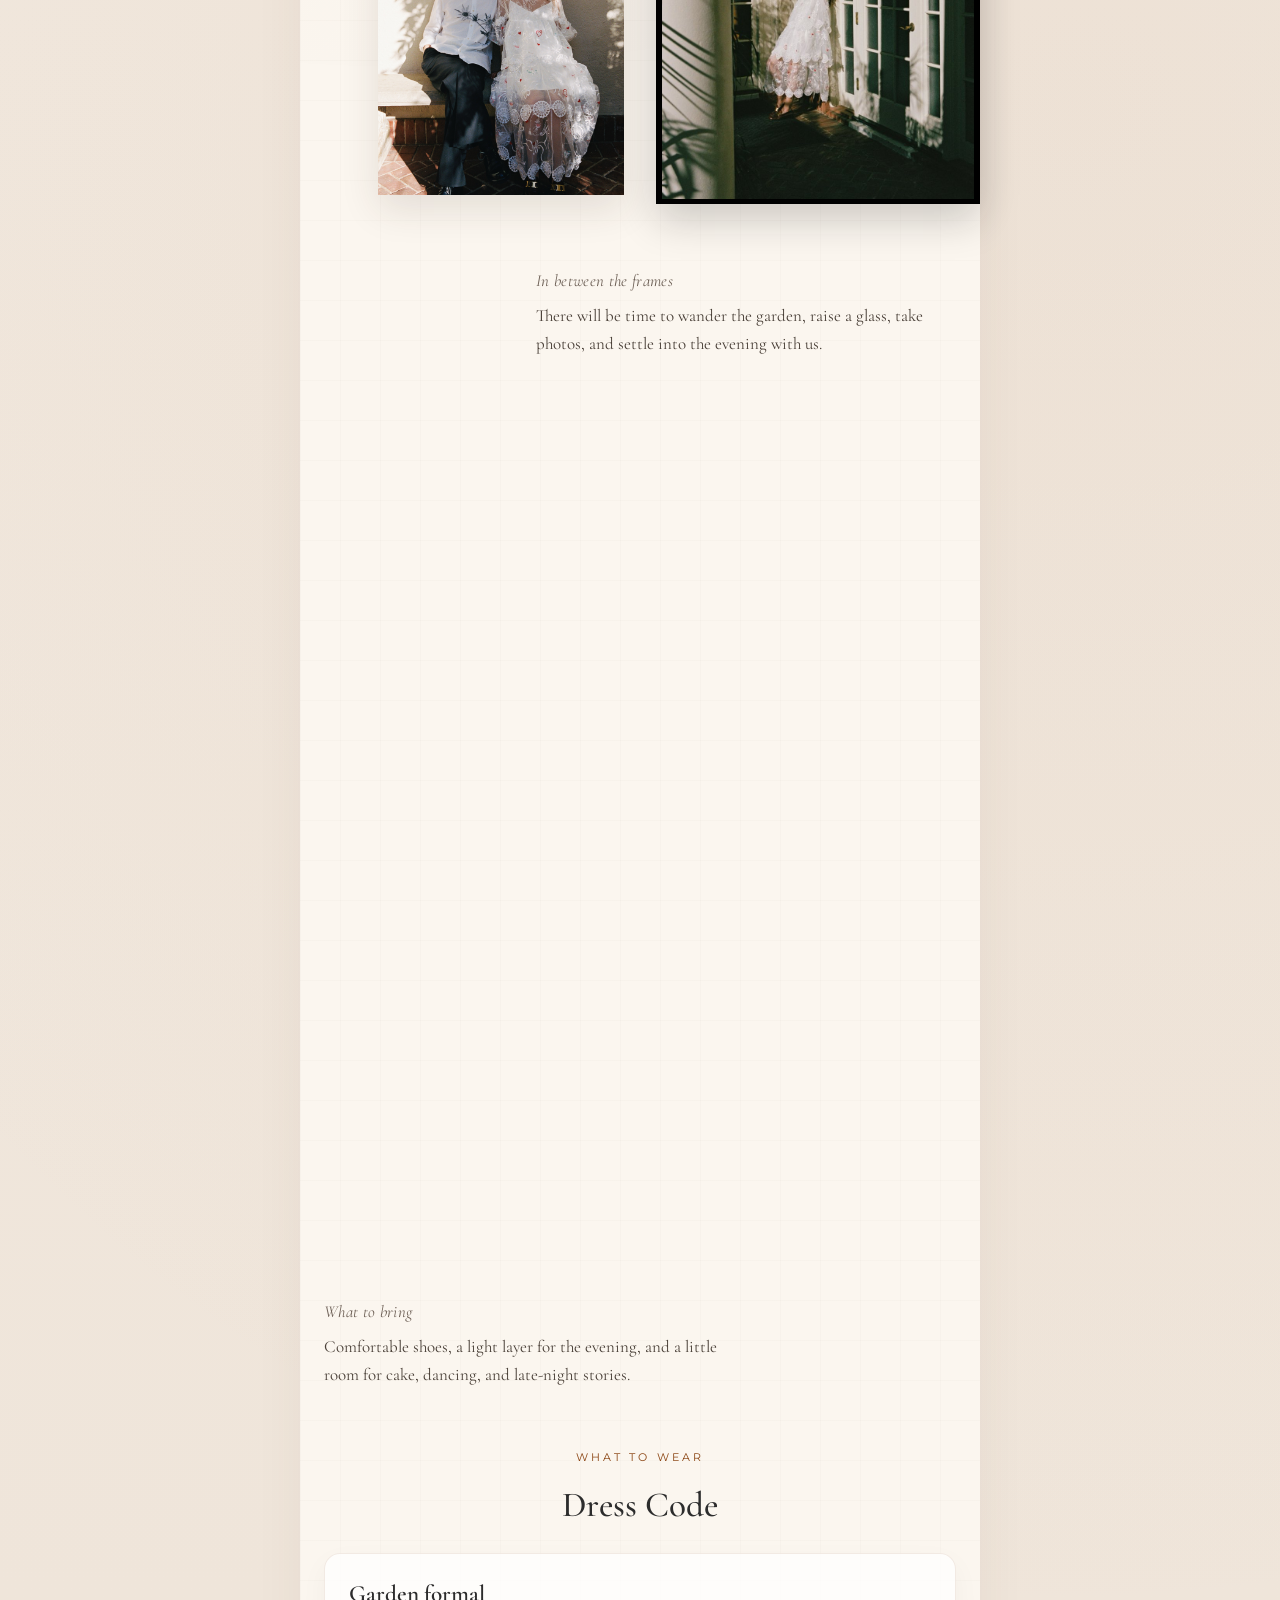
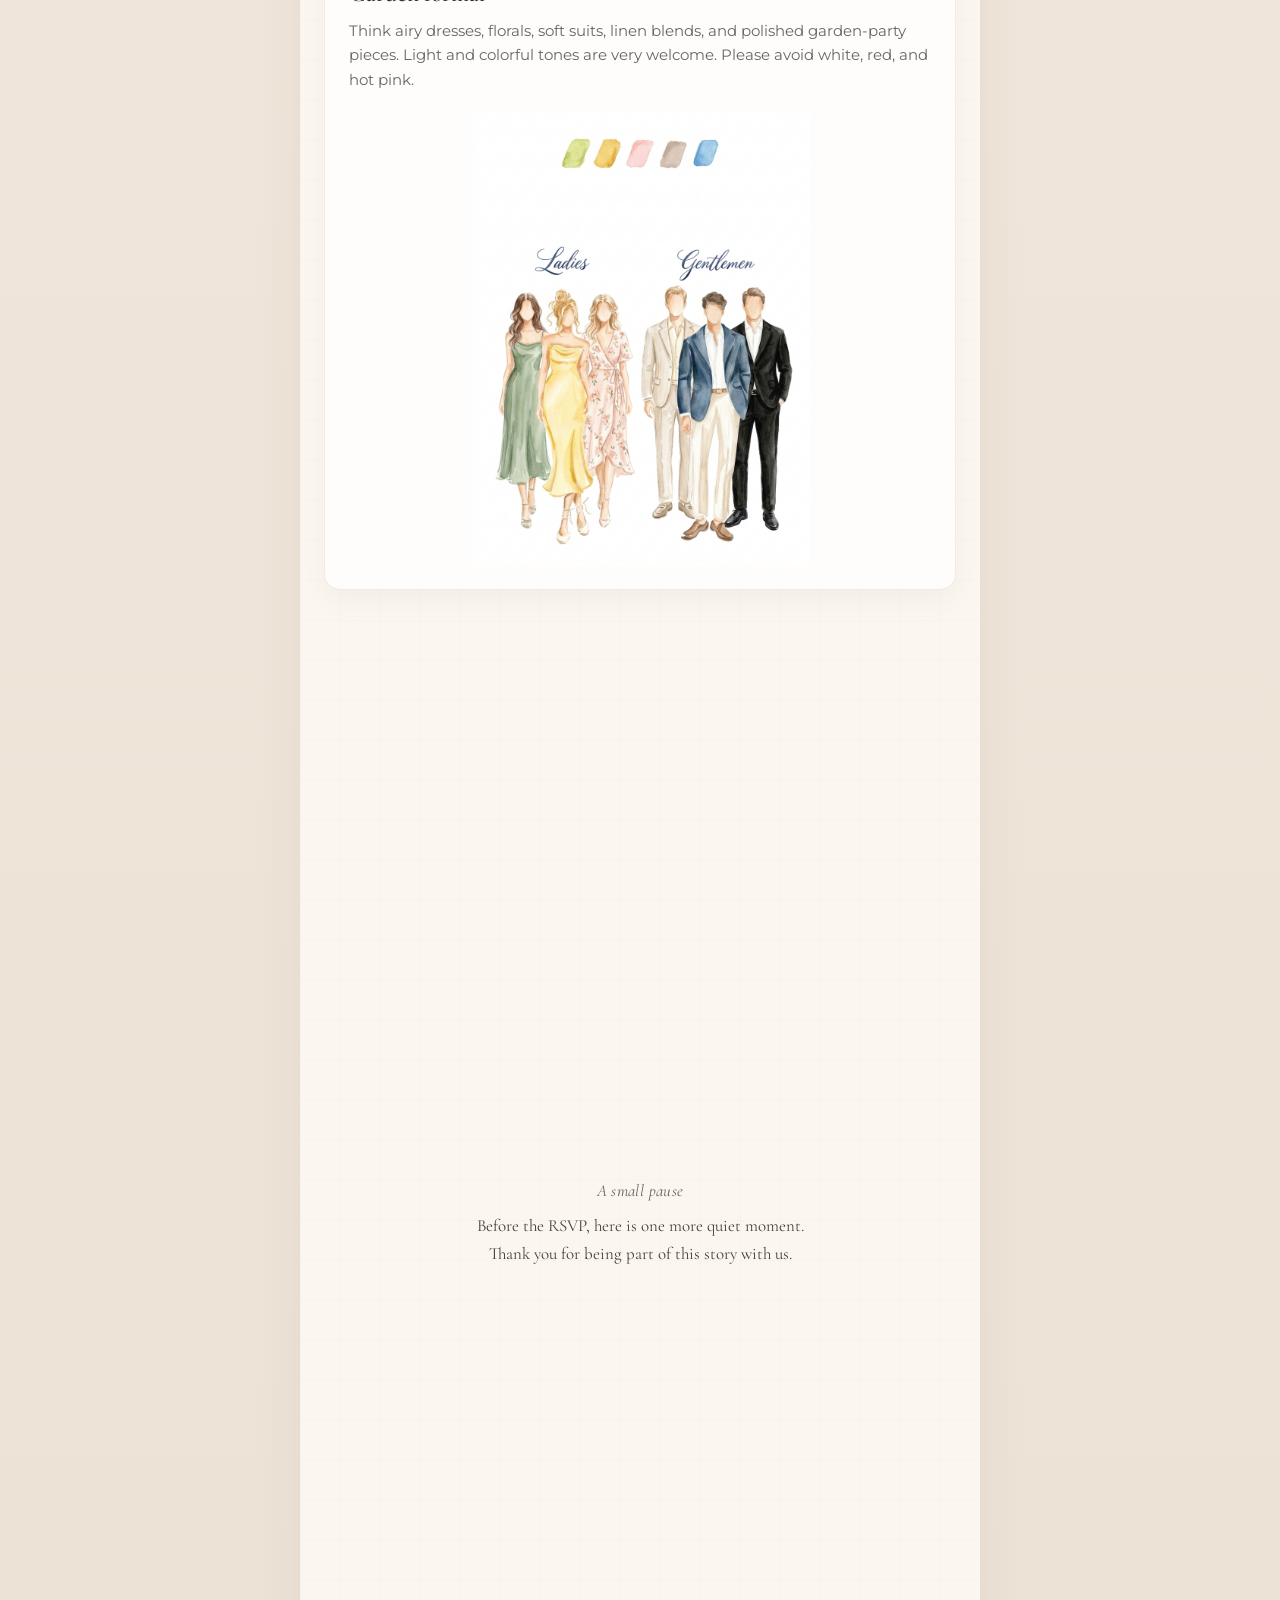
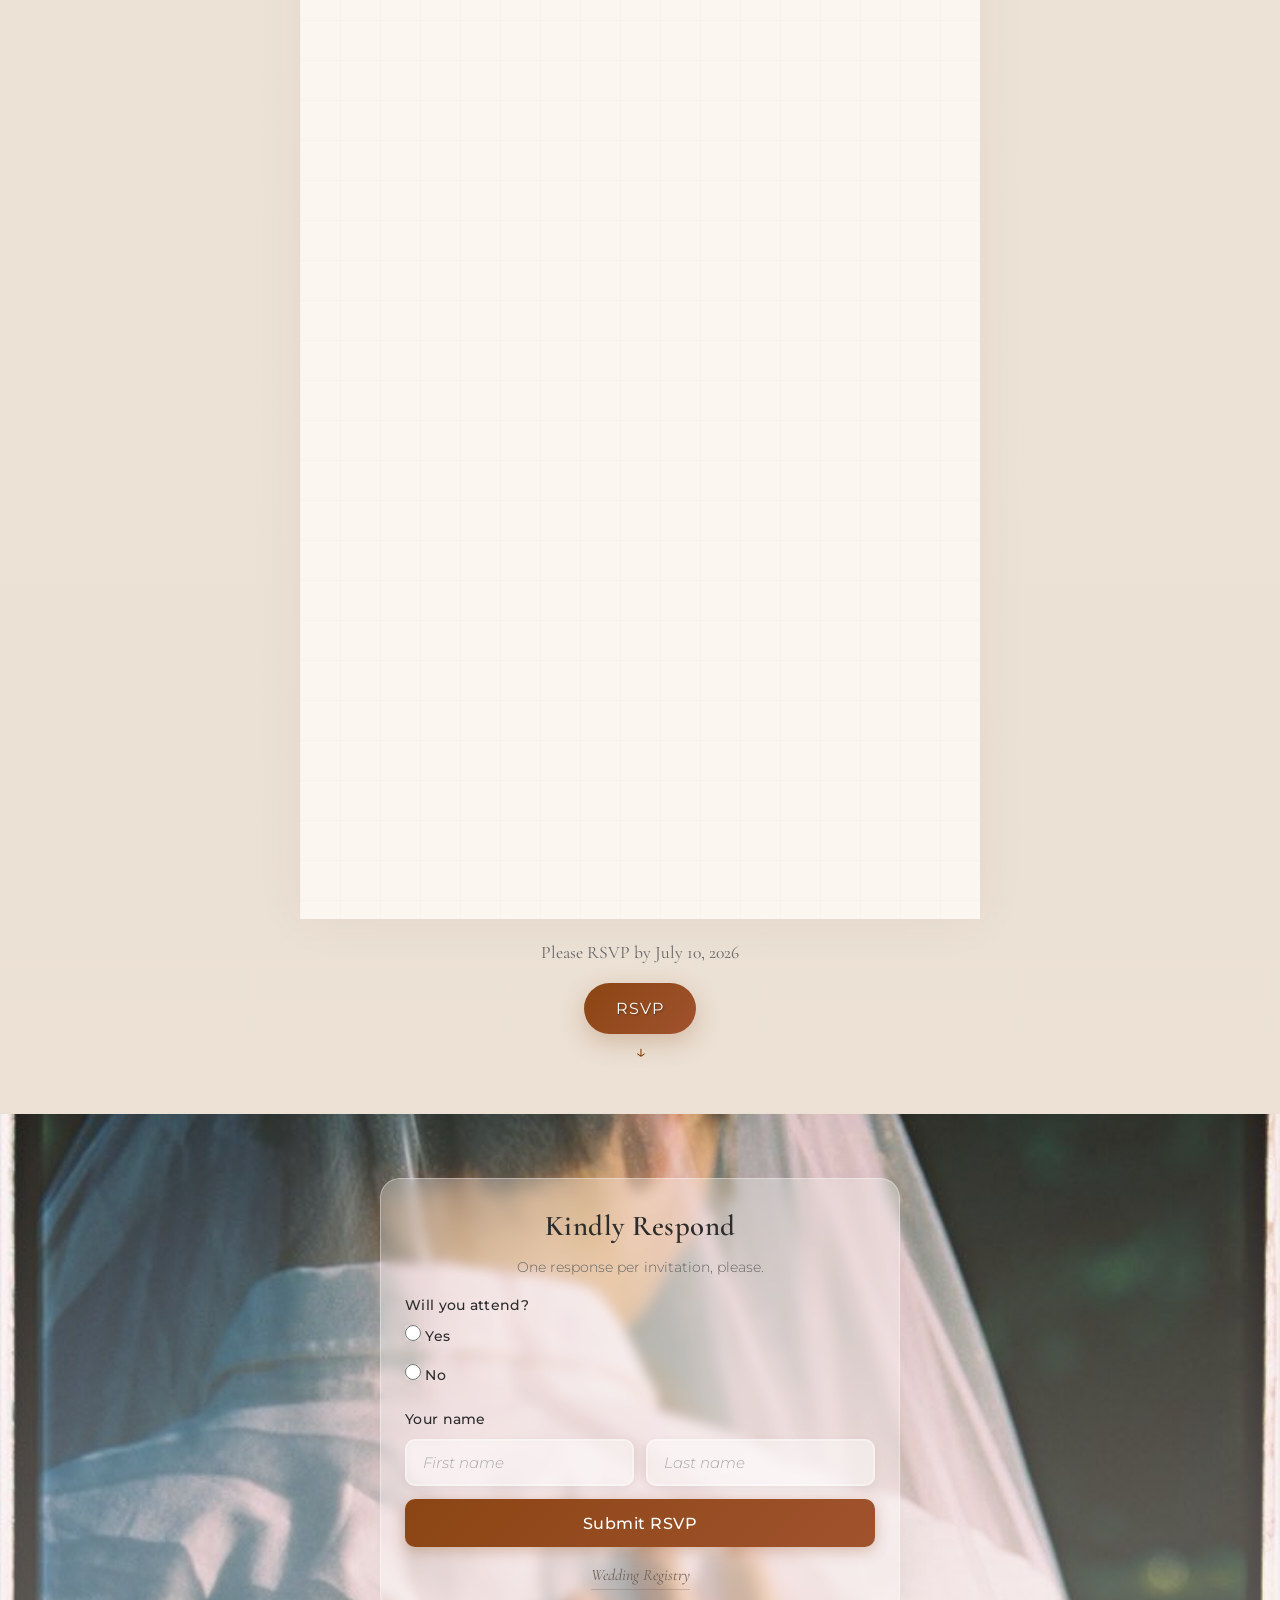
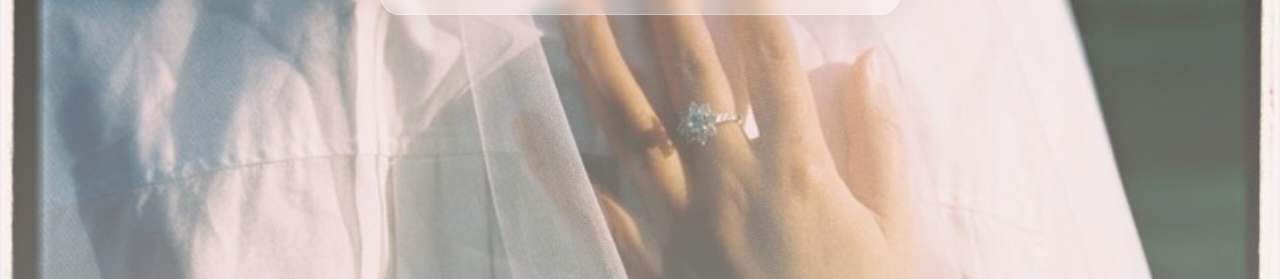
==== commit 80b53fd2: "Improve mobile line breaks in the quiet moment mini-note. Split the pre-RSVP copy into two lines and" ====
--- a/index.html
+++ b/index.html
@@ -163,7 +163,8 @@
 
         <section class="mini-note mini-note--center">
             <p class="mini-note__eyebrow">A small pause</p>
-            <p>Before the RSVP, here is one more quiet moment.<br>Thank you for being part of this story with us.</p>
+            <p class="mini-note__line">Before the RSVP, here is one more quiet moment.</p>
+            <p class="mini-note__line">Thank you for being part of this story with us.</p>
         </section>
 
         <div class="photo-group photo-group--detail" aria-hidden="true">
--- a/assets/css/rsvp.css
+++ b/assets/css/rsvp.css
@@ -229,12 +229,16 @@
     color: #6f6258;
 }
 
-.mini-note p:last-child {
+.mini-note p:not(.mini-note__eyebrow) {
     margin: 0;
     font-family: 'Cormorant Garamond', serif;
     font-size: 1.06rem;
     line-height: 1.65;
     color: #4a4038;
+}
+
+.mini-note__line + .mini-note__line {
+    margin-top: 0.65rem;
 }
 
 /* Scattered photos — wechat-inspired */
@@ -449,26 +453,9 @@
 }
 
 .editorial-collage__tile--film {
-    padding: 0.35rem 0.35rem 0.5rem;
-    background: #151515;
+    padding: 0.35rem;
+    background: #000;
     box-shadow: 0 16px 38px rgba(20, 20, 20, 0.2);
-}
-
-.editorial-collage__tile--film::before {
-    content: '';
-    position: absolute;
-    top: 0;
-    left: 0;
-    right: 0;
-    height: 0.35rem;
-    background: repeating-linear-gradient(
-        90deg,
-        #151515 0,
-        #151515 6px,
-        #2a2a2a 6px,
-        #2a2a2a 10px
-    );
-    z-index: 1;
 }
 
 @media (min-width: 769px) {
@@ -907,6 +894,19 @@
         padding: 2rem 1rem 2.5rem;
     }
 
+    .mini-note--center {
+        width: 100%;
+        max-width: none;
+        padding-left: 0.15rem;
+        padding-right: 0.15rem;
+    }
+
+    .mini-note--center .mini-note__line {
+        font-size: clamp(0.82rem, 3.4vw, 1.06rem);
+        line-height: 1.45;
+        text-wrap: balance;
+    }
+
     .photo-group + .info-section {
         margin-top: 5.5rem;
     }
@@ -921,8 +921,7 @@
     }
 
     .rsvp-hero .hero-text {
-        flex: 1 1 auto;
-        align-self: flex-start;
+        flex: 0 0 auto;
         width: 100%;
     }
 
@@ -935,11 +934,12 @@
     }
 
     .rsvp-hero .wedding-details {
+        margin-top: 2.3rem;
         margin-bottom: 0;
     }
 
     .rsvp-hero .date {
-        margin-bottom: 0.2rem;
+        margin-bottom: 0.5rem;
     }
 
     .rsvp-hero .location {
@@ -950,8 +950,7 @@
         font-size: 0.98rem;
         white-space: nowrap;
         margin-top: auto;
-        margin-bottom: 0.85rem;
-        flex-shrink: 0;
+        margin-bottom: 2.5rem;
     }
 
     .rsvp-hero .hero-button {
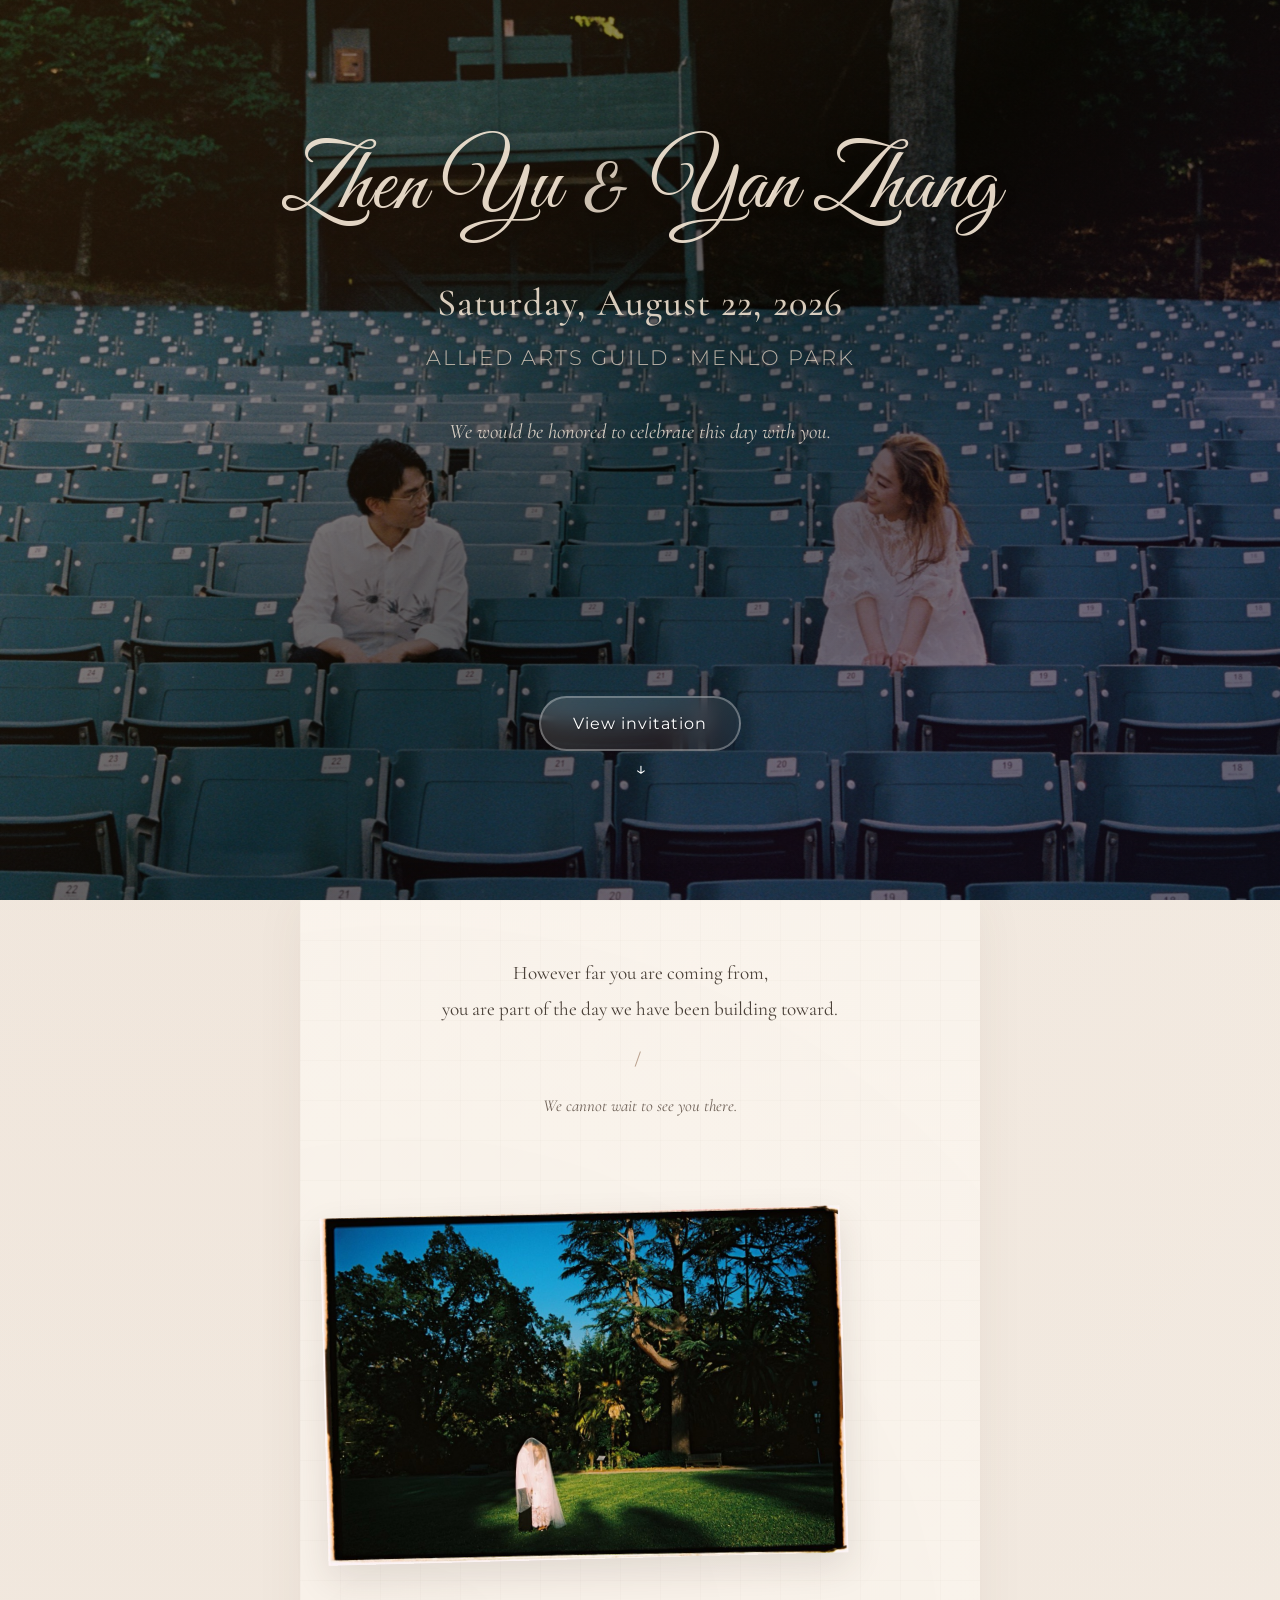
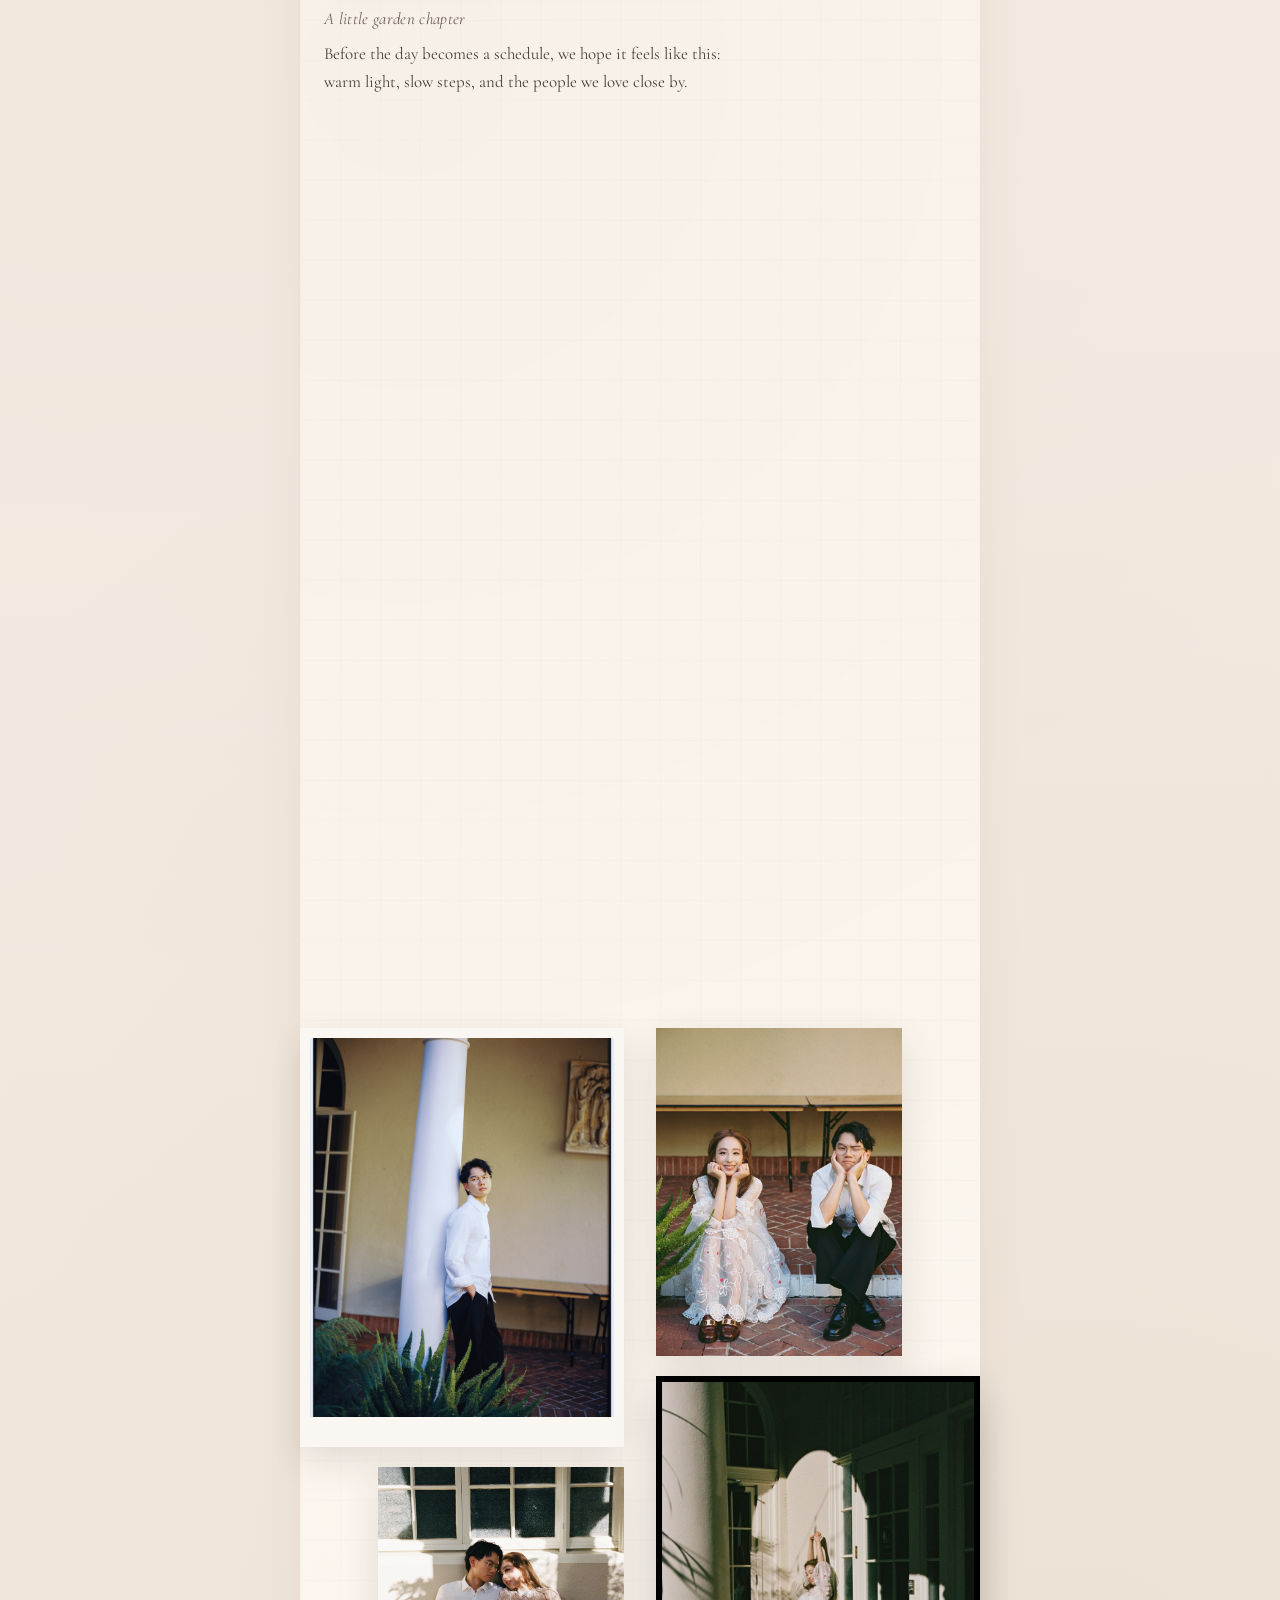
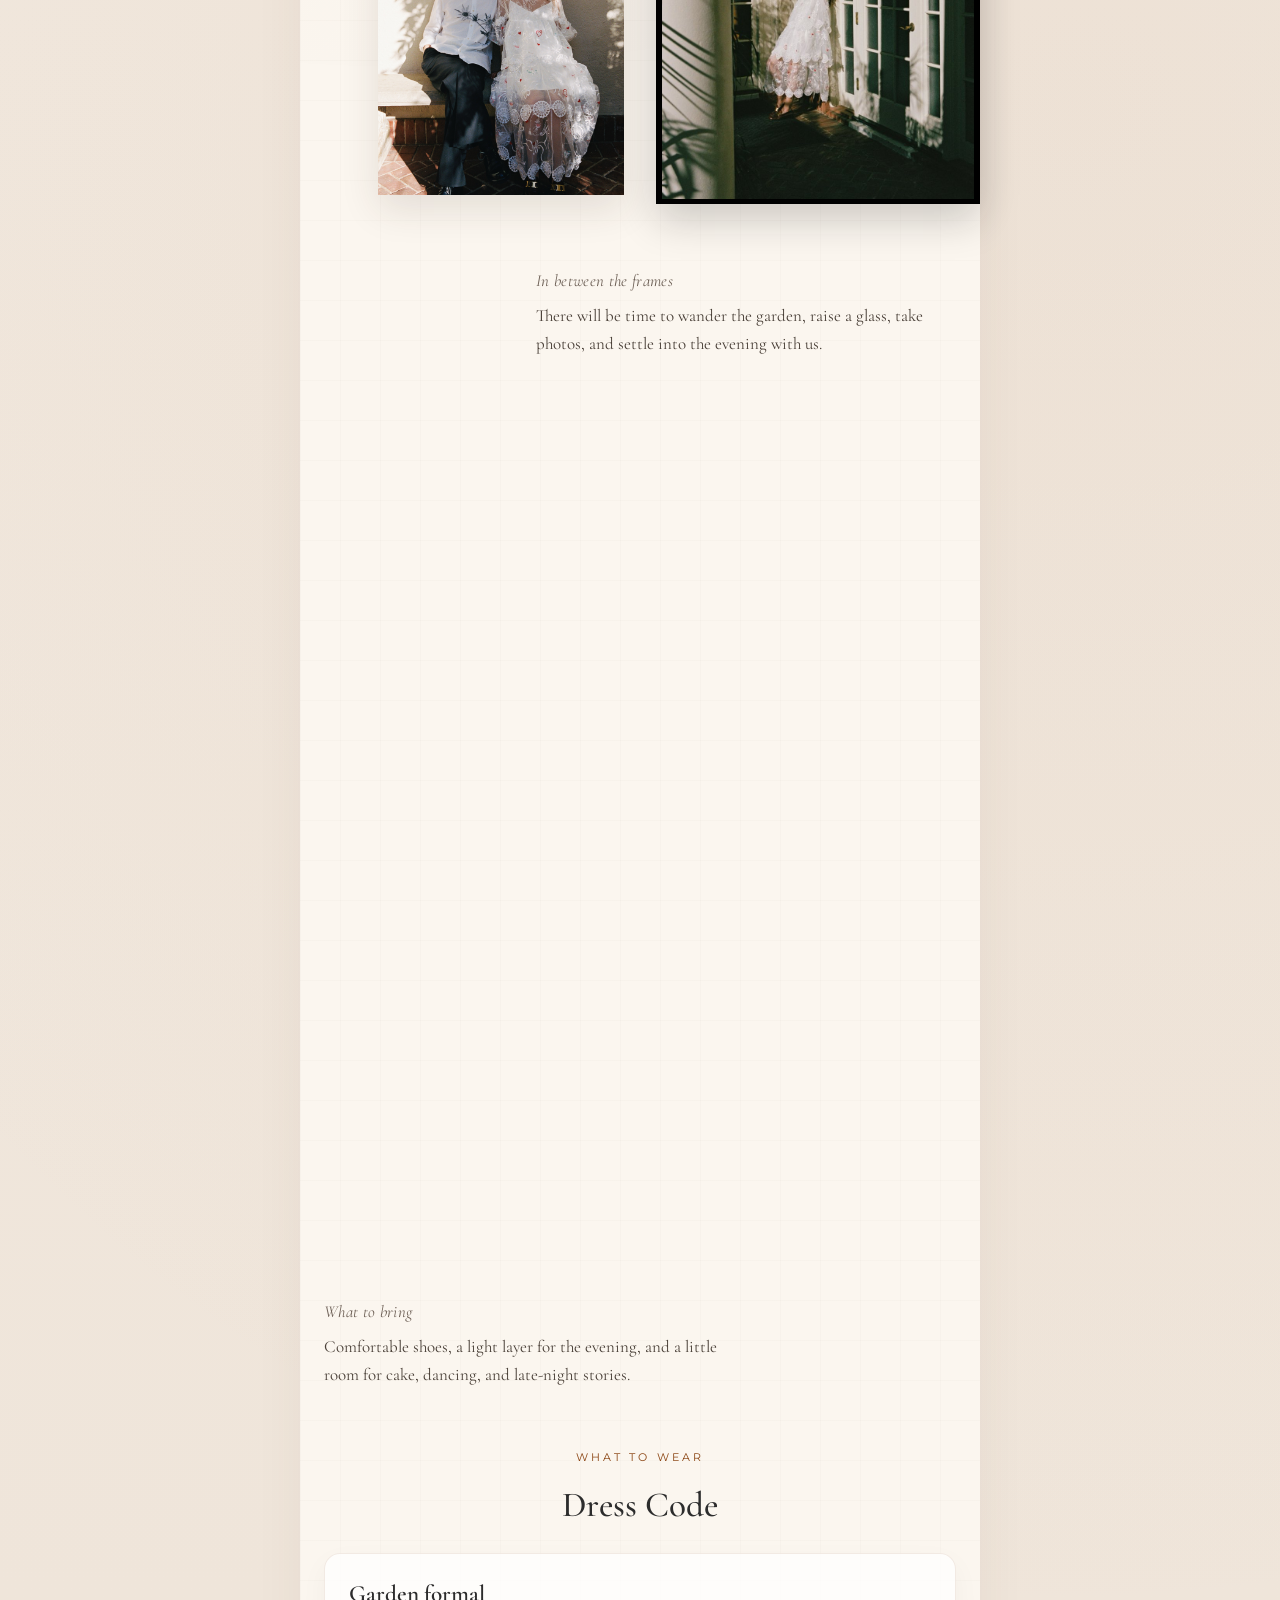
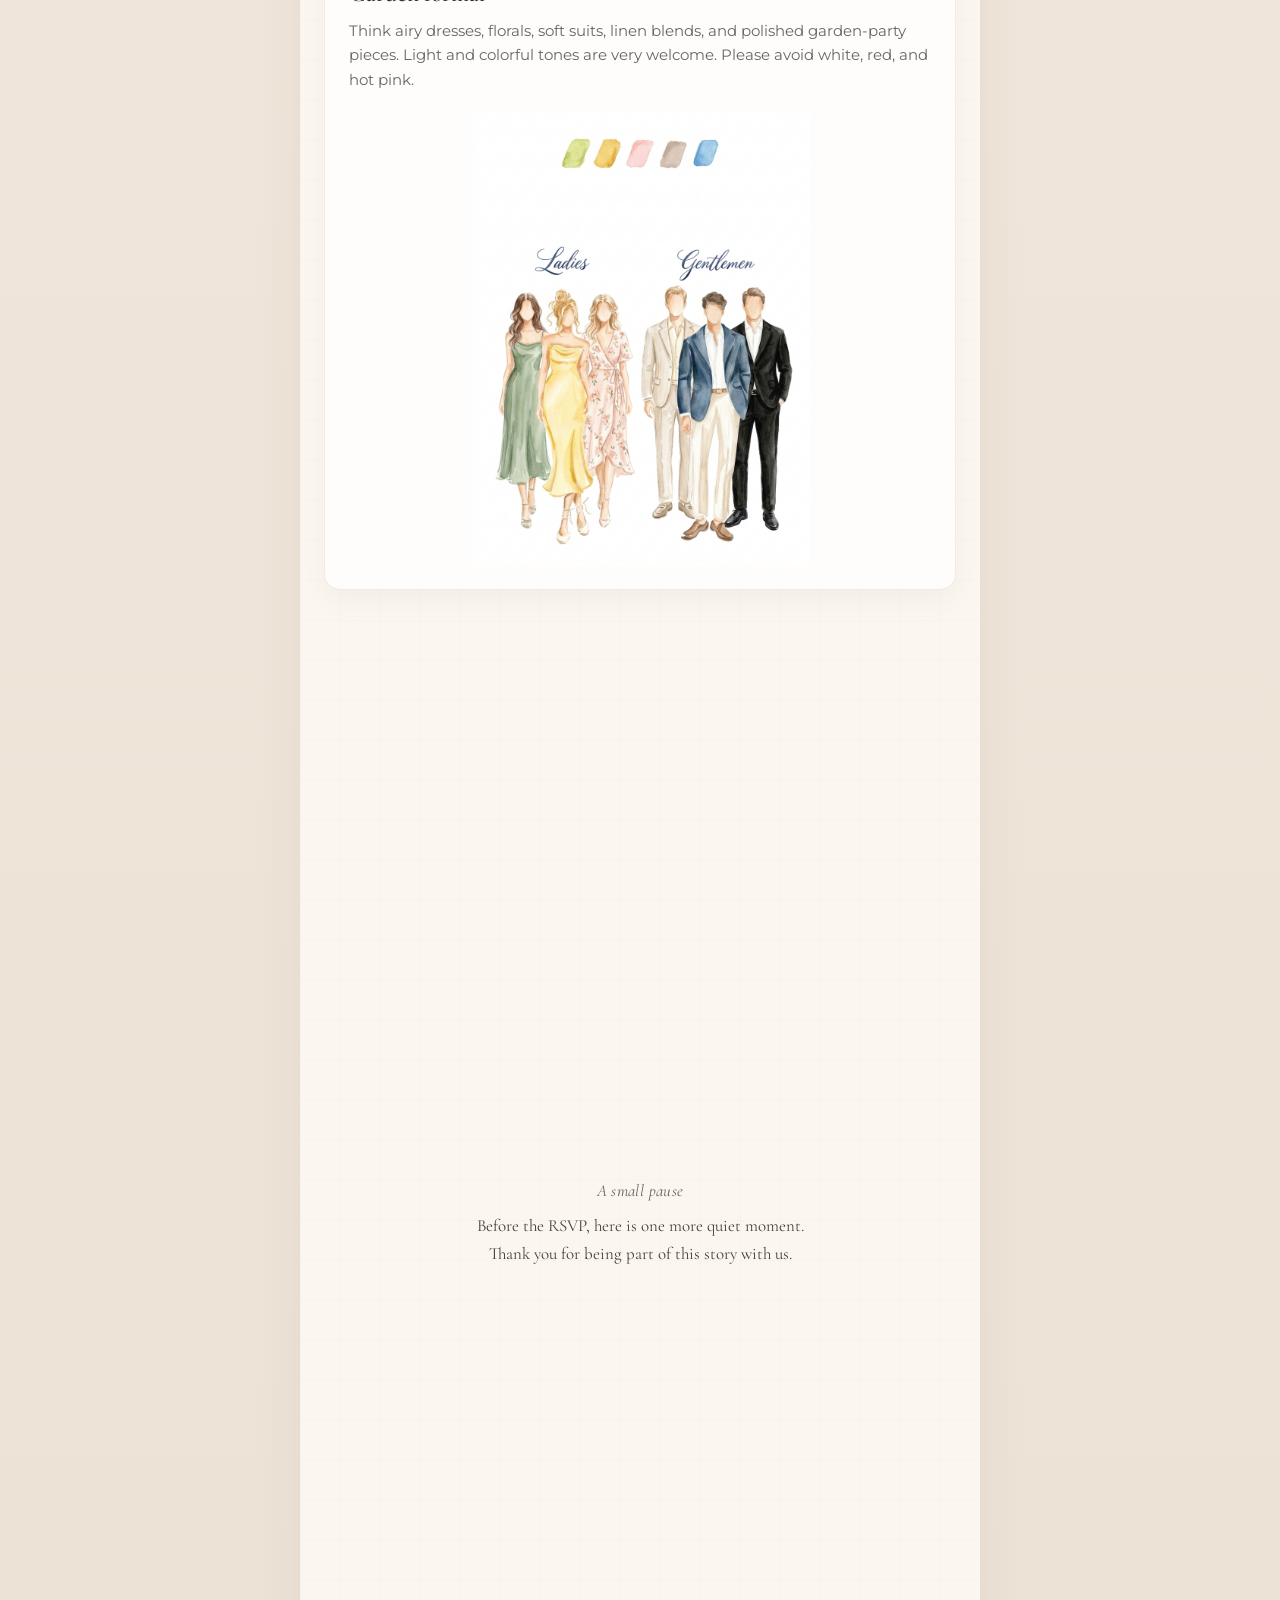
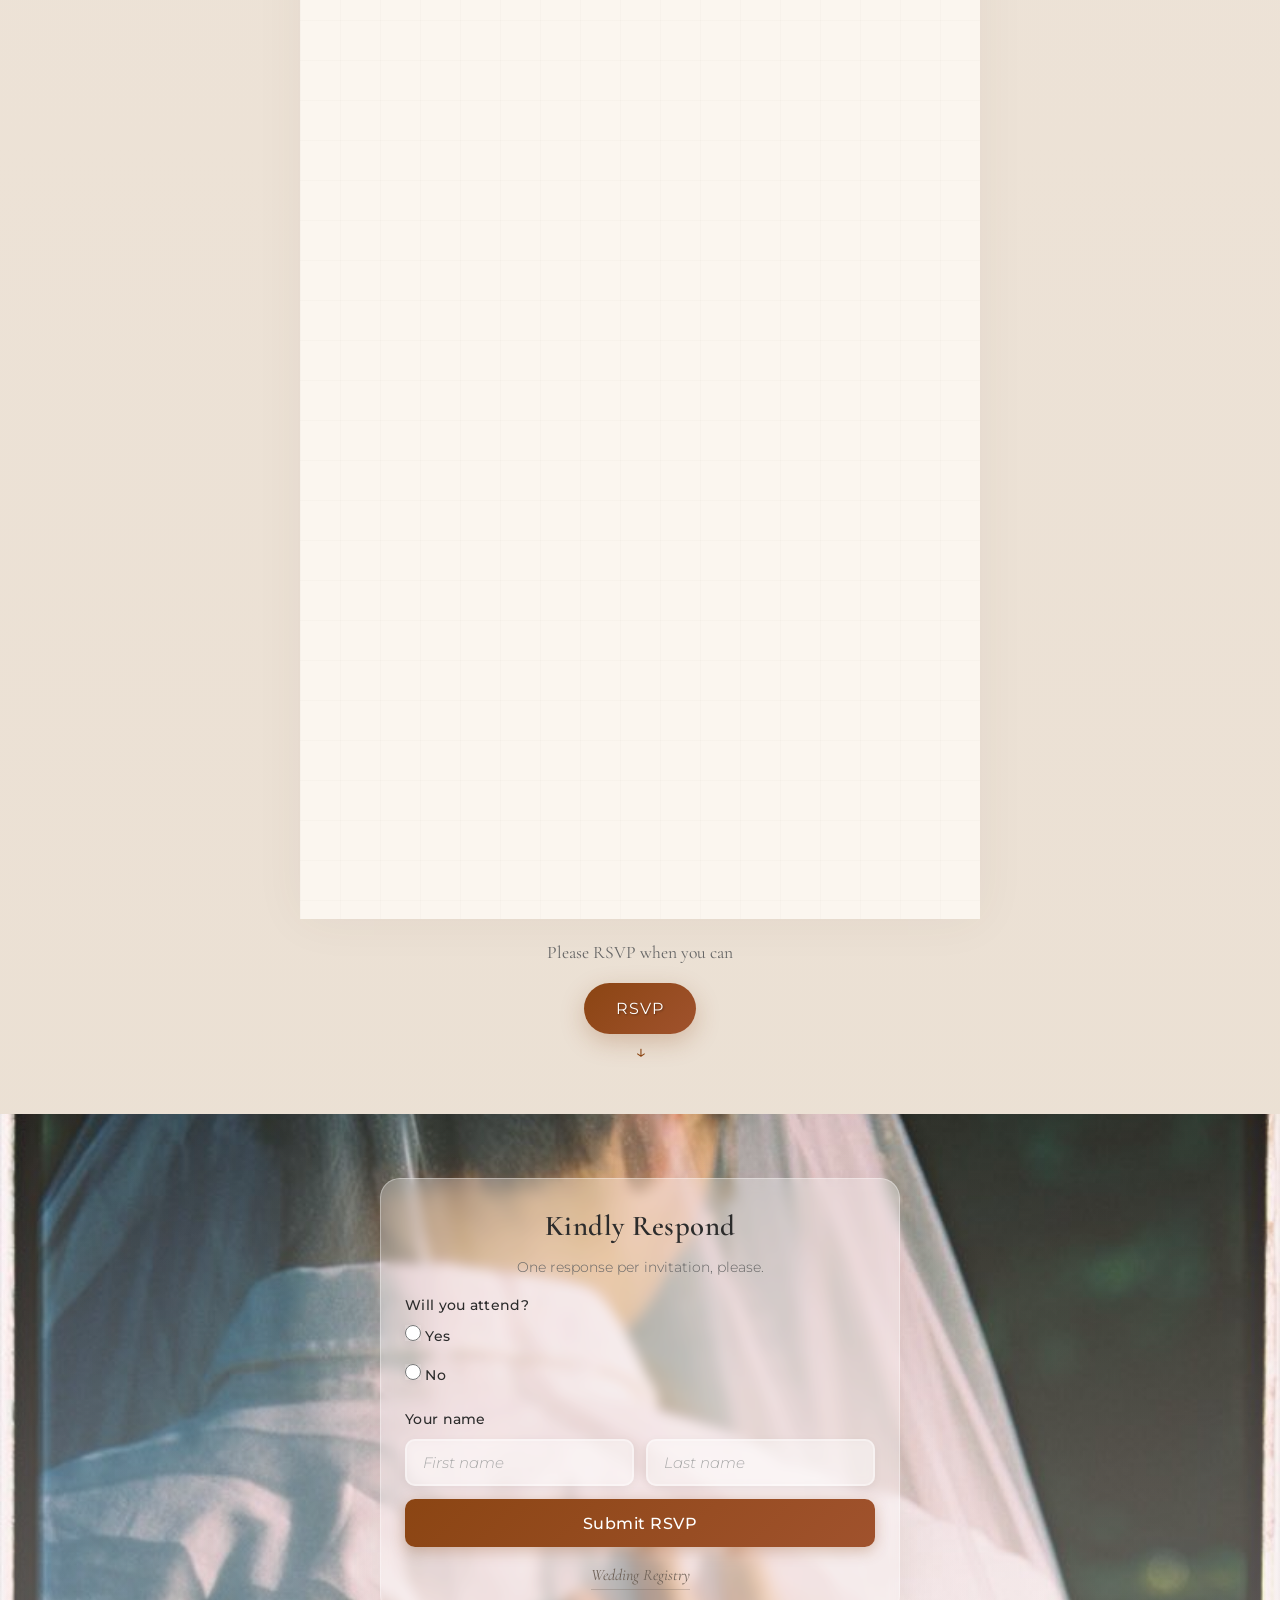
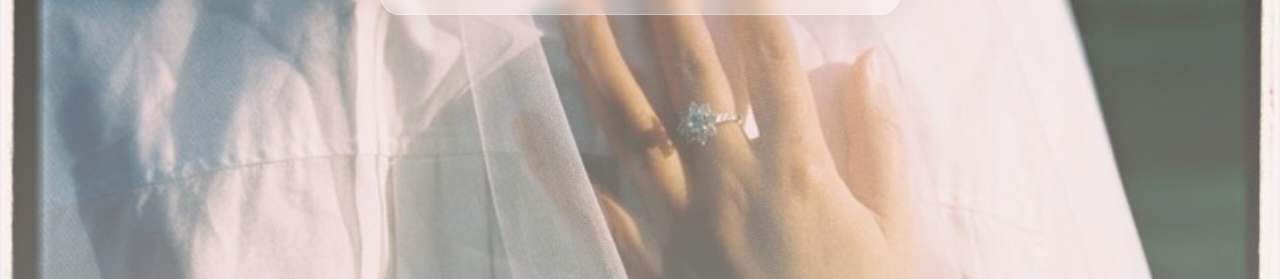
==== commit f1da0534: "Refresh RSVP and invitation email copy Remove the expired RSVP deadline from the site and update the" ====
--- a/index.html
+++ b/index.html
@@ -179,7 +179,7 @@
     </main>
 
     <section class="rsvp-cta">
-        <p class="rsvp-cta-text">Please RSVP by July 10, 2026</p>
+        <p class="rsvp-cta-text">Please RSVP when you can</p>
         <div class="scroll-cta">
             <button class="scroll-button rsvp-cta-btn" onclick="scrollToRsvpForm()">
                 <span>RSVP</span>
